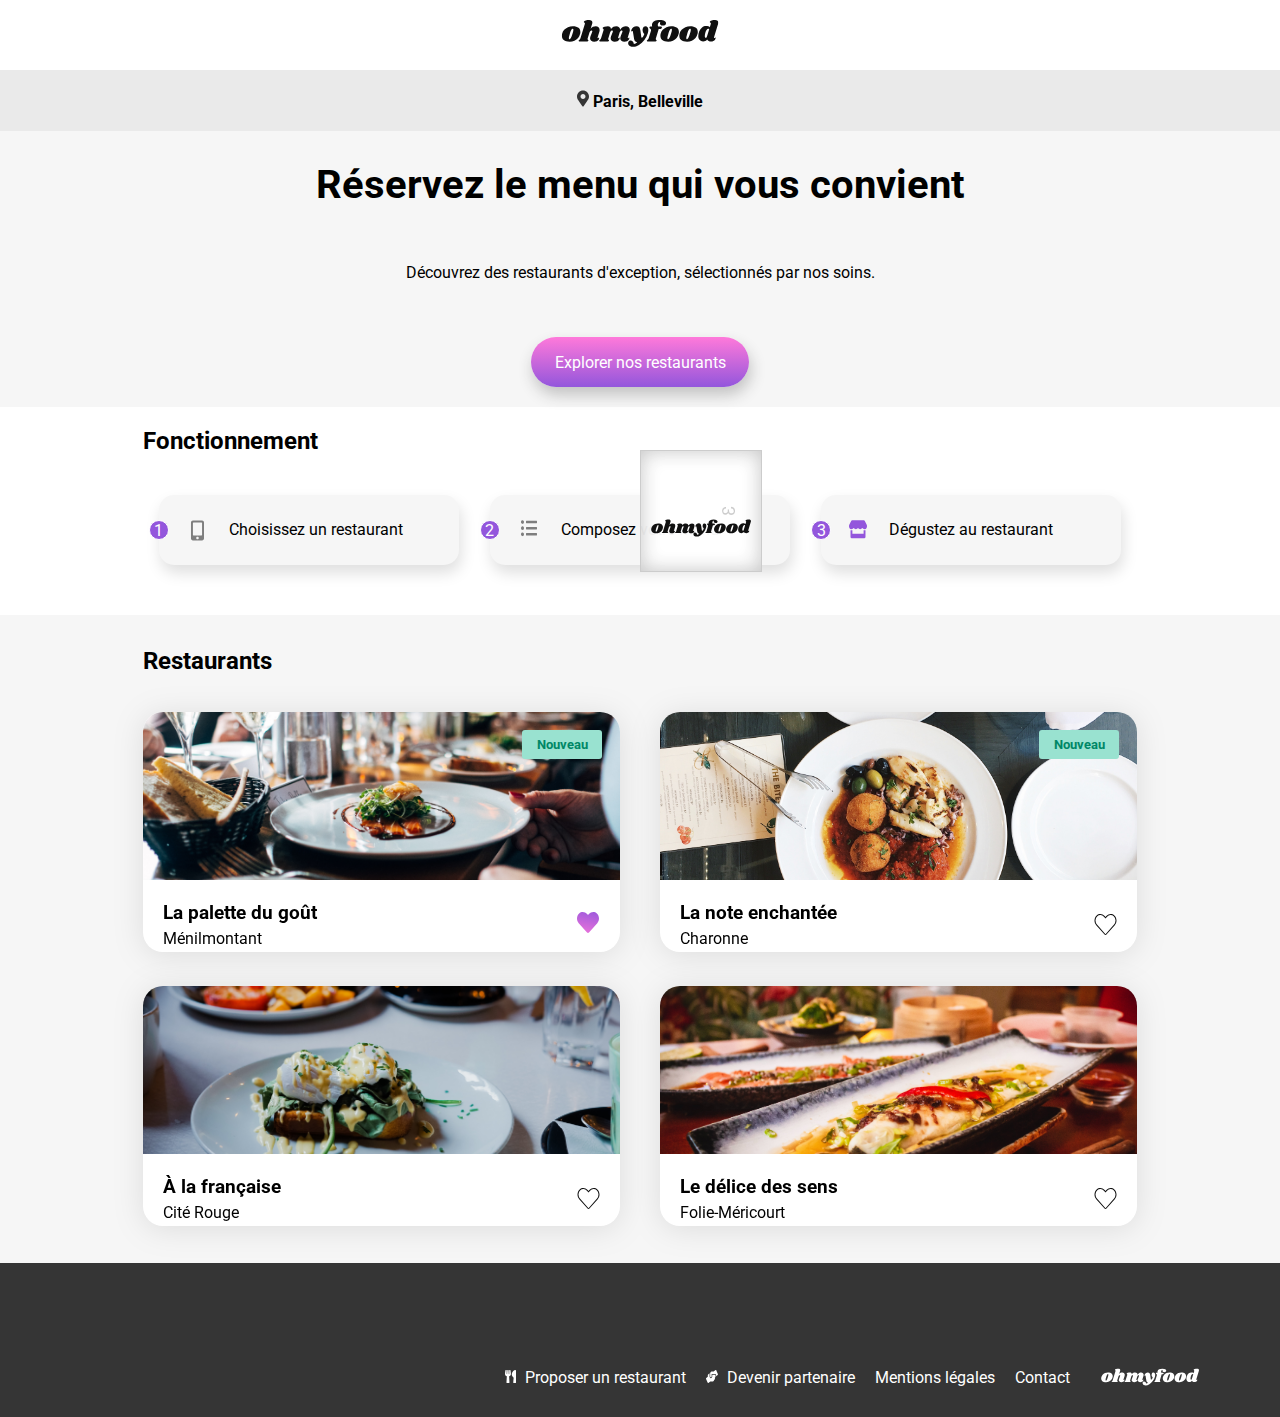
==== index.html @ 80d7685d "cube loading" ====
<!DOCTYPE html>
<html lang="en">
<head>
    <meta charset="UTF-8">
    <meta name="viewport" content="width=device-width, initial-scale=1.0">
    <link rel="stylesheet" href="assets/style/css/home.css">
    <title>Oh My Food !</title>
</head>
<body>
    <header>
        <nav class="navbar">
            <a href="index.html" class="navbar__home">
                <svg width="196" height="34" viewBox="0 0 196 34" fill="none" xmlns="http://www.w3.org/2000/svg">
                    <path d="M13.932 7.956C17.196 7.956 19.596 8.61599 21.132 9.936C22.692 11.256 23.472 12.984 23.472 15.12C23.472 15.84 23.376 16.644 23.184 17.532C22.728 19.5 21.876 21.228 20.628 22.716C19.38 24.18 17.844 25.32 16.02 26.136C14.22 26.928 12.264 27.324 10.152 27.324C6.81599 27.324 4.34399 26.664 2.73599 25.344C1.15199 24 0.359985 22.224 0.359985 20.016C0.359985 19.272 0.455985 18.444 0.647985 17.532C1.10399 15.66 1.96799 14.004 3.23999 12.564C4.53599 11.1 6.10799 9.972 7.95599 9.18C9.82799 8.364 11.82 7.956 13.932 7.956ZM13.824 11.16C13.32 11.16 12.78 11.616 12.204 12.528C11.652 13.416 10.992 15.108 10.224 17.604C9.45599 20.1 9.07199 21.852 9.07199 22.86C9.07199 23.388 9.15599 23.748 9.32399 23.94C9.49199 24.108 9.71999 24.192 10.008 24.192C10.512 24.24 11.028 23.808 11.556 22.896C12.108 21.984 12.792 20.208 13.608 17.568C14.352 15.24 14.724 13.548 14.724 12.492C14.724 11.988 14.64 11.64 14.472 11.448C14.328 11.256 14.112 11.16 13.824 11.16Z" fill="#101010"/>
                    <path d="M44.9899 22.032C44.9419 22.128 44.9179 22.272 44.9179 22.464C44.9179 22.632 44.9539 22.764 45.0259 22.86C45.1219 22.956 45.2419 23.004 45.3859 23.004C45.6739 23.004 45.9139 22.884 46.1059 22.644C46.3219 22.38 46.4659 22.248 46.5379 22.248C46.6579 22.248 46.7539 22.332 46.8259 22.5C46.8979 22.644 46.9339 22.824 46.9339 23.04C46.9579 23.736 46.7299 24.42 46.2499 25.092C45.7699 25.74 45.0619 26.28 44.1259 26.712C43.2139 27.12 42.1099 27.324 40.8139 27.324C39.2299 27.324 37.9699 26.964 37.0339 26.244C36.0979 25.5 35.6179 24.516 35.5939 23.292C35.5939 22.404 35.8099 21.408 36.2419 20.304L38.2219 15.12C38.3419 14.808 38.4019 14.556 38.4019 14.364C38.4019 14.052 38.2939 13.812 38.0779 13.644C37.8859 13.452 37.6459 13.356 37.3579 13.356C36.9019 13.356 36.4339 13.572 35.9539 14.004C35.4979 14.412 35.1259 15.084 34.8379 16.02V15.948L32.5699 23.256C32.4979 23.544 32.4619 23.796 32.4619 24.012C32.4619 24.324 32.5219 24.576 32.6419 24.768C32.7619 24.936 32.9299 25.104 33.1459 25.272C33.3139 25.44 33.4339 25.584 33.5059 25.704C33.5779 25.8 33.5899 25.932 33.5419 26.1C33.4219 26.412 33.1819 26.64 32.8219 26.784C32.4619 26.928 31.9099 27 31.1659 27H22.9579C22.3339 27 21.8779 26.904 21.5899 26.712C21.3019 26.496 21.2059 26.22 21.3019 25.884C21.3979 25.596 21.6499 25.344 22.0579 25.128C22.4179 24.936 22.7179 24.708 22.9579 24.444C23.1979 24.18 23.4019 23.76 23.5699 23.184L29.0419 5.22C29.1139 5.004 29.1499 4.824 29.1499 4.68C29.1499 4.416 29.0779 4.2 28.9339 4.032C28.8139 3.864 28.6459 3.696 28.4299 3.528C28.1899 3.336 28.0099 3.168 27.8899 3.024C27.7939 2.88 27.7819 2.688 27.8539 2.448C27.9979 1.896 28.7539 1.416 30.1219 1.00799C31.4899 0.599996 32.9179 0.395996 34.4059 0.395996C35.7979 0.395996 36.8179 0.659996 37.4659 1.188C38.1379 1.716 38.4739 2.436 38.4739 3.348C38.4739 3.876 38.3899 4.392 38.2219 4.896L36.2779 11.232C37.2139 10.008 38.1979 9.156 39.2299 8.676C40.2859 8.196 41.4259 7.956 42.6499 7.956C44.1139 7.956 45.2899 8.4 46.1779 9.288C47.0899 10.176 47.5459 11.328 47.5459 12.744C47.5459 13.488 47.4259 14.22 47.1859 14.94L44.9899 22.032Z" fill="#101010"/>
                    <path d="M82.7165 22.032C82.6685 22.128 82.6445 22.272 82.6445 22.464C82.6445 22.632 82.6805 22.764 82.7525 22.86C82.8485 22.956 82.9685 23.004 83.1125 23.004C83.4005 23.004 83.6405 22.884 83.8325 22.644C84.0485 22.38 84.1925 22.248 84.2645 22.248C84.3845 22.248 84.4805 22.332 84.5525 22.5C84.6245 22.644 84.6605 22.824 84.6605 23.04C84.6845 23.736 84.4565 24.42 83.9765 25.092C83.4965 25.74 82.7885 26.28 81.8525 26.712C80.9405 27.12 79.8365 27.324 78.5405 27.324C76.9565 27.324 75.6965 26.964 74.7605 26.244C73.8245 25.5 73.3445 24.516 73.3205 23.292C73.3205 22.404 73.5365 21.408 73.9685 20.304L75.9485 15.12C76.0685 14.808 76.1285 14.556 76.1285 14.364C76.1285 14.052 76.0205 13.812 75.8045 13.644C75.6125 13.452 75.3725 13.356 75.0845 13.356C74.6765 13.356 74.2565 13.536 73.8245 13.896C73.3925 14.256 73.0085 14.82 72.6725 15.588L70.6925 22.032C70.6445 22.128 70.6205 22.272 70.6205 22.464C70.6205 22.632 70.6565 22.764 70.7285 22.86C70.8245 22.956 70.9445 23.004 71.0885 23.004C71.3765 23.004 71.6165 22.884 71.8085 22.644C72.0245 22.38 72.1685 22.248 72.2405 22.248C72.3605 22.248 72.4565 22.332 72.5285 22.5C72.6005 22.644 72.6365 22.824 72.6365 23.04C72.6605 23.736 72.4325 24.42 71.9525 25.092C71.4725 25.74 70.7645 26.28 69.8285 26.712C68.9165 27.12 67.8125 27.324 66.5165 27.324C64.9325 27.324 63.6725 26.964 62.7365 26.244C61.8005 25.5 61.3205 24.516 61.2965 23.292C61.2965 22.404 61.5125 21.408 61.9445 20.304L63.9245 15.12C64.0445 14.808 64.1045 14.556 64.1045 14.364C64.1045 14.052 63.9965 13.812 63.7805 13.644C63.5885 13.452 63.3485 13.356 63.0605 13.356C62.6525 13.356 62.2325 13.536 61.8005 13.896C61.3685 14.232 61.0085 14.784 60.7205 15.552L58.3445 23.256C58.2485 23.52 58.2005 23.772 58.2005 24.012C58.2005 24.3 58.2605 24.54 58.3805 24.732C58.5005 24.9 58.6685 25.08 58.8845 25.272C59.0525 25.416 59.1725 25.548 59.2445 25.668C59.3165 25.788 59.3285 25.932 59.2805 26.1C59.1845 26.412 58.9565 26.64 58.5965 26.784C58.2365 26.928 57.6725 27 56.9045 27H48.6965C48.0725 27 47.6285 26.904 47.3645 26.712C47.0765 26.496 46.9685 26.22 47.0405 25.884C47.1365 25.596 47.3885 25.344 47.7965 25.128C48.1565 24.936 48.4565 24.708 48.6965 24.444C48.9365 24.18 49.1405 23.76 49.3085 23.184L52.5125 12.78C52.5605 12.66 52.5845 12.492 52.5845 12.276C52.5845 12.012 52.5245 11.808 52.4045 11.664C52.3085 11.52 52.1405 11.34 51.9005 11.124C51.6605 10.932 51.4925 10.764 51.3965 10.62C51.3005 10.476 51.2885 10.284 51.3605 10.044C51.5045 9.492 52.2605 9.012 53.6285 8.604C54.9965 8.172 56.4245 7.956 57.9125 7.956C59.0885 7.956 60.0125 8.28 60.6845 8.928C61.3805 9.576 61.7165 10.464 61.6925 11.592C62.6765 10.224 63.7085 9.276 64.7885 8.748C65.8925 8.22 67.0805 7.956 68.3525 7.956C69.7445 7.956 70.8725 8.364 71.7365 9.18C72.6245 9.972 73.1165 11.016 73.2125 12.312C74.2445 10.68 75.3485 9.552 76.5245 8.928C77.7005 8.28 78.9845 7.956 80.3765 7.956C81.8405 7.956 83.0165 8.4 83.9045 9.288C84.8165 10.176 85.2725 11.328 85.2725 12.744C85.2725 13.488 85.1525 14.22 84.9125 14.94L82.7165 22.032Z" fill="#101010"/>
                    <path d="M104.932 7.956C105.988 7.956 106.828 8.388 107.452 9.252C108.1 10.092 108.424 11.244 108.424 12.708C108.424 13.98 108.196 15.348 107.74 16.812C106.852 19.764 105.424 22.548 103.456 25.164C101.512 27.78 99.2675 29.88 96.7235 31.464C94.2035 33.048 91.6836 33.84 89.1636 33.84C87.9156 33.84 86.8355 33.624 85.9235 33.192C85.0355 32.76 84.3635 32.184 83.9075 31.464C83.4275 30.744 83.1875 29.976 83.1875 29.16C83.1875 28.8 83.2475 28.404 83.3675 27.972C83.5835 27.3 83.9435 26.784 84.4475 26.424C84.9515 26.064 85.5516 25.884 86.2476 25.884C87.3516 25.884 88.2515 26.256 88.9475 27C89.6675 27.768 90.1236 28.812 90.3156 30.132C91.8516 30.06 93.2675 29.4 94.5635 28.152C93.3395 27.936 92.4275 27.528 91.8275 26.928C91.2515 26.304 90.8555 25.344 90.6395 24.048L89.1995 15.228C89.1275 14.772 89.0195 14.46 88.8755 14.292C88.7555 14.1 88.5876 14.004 88.3716 14.004C88.2036 14.004 87.9995 14.088 87.7595 14.256C87.5435 14.424 87.3875 14.508 87.2915 14.508C87.0995 14.508 87.0035 14.304 87.0035 13.896C87.0035 13.56 87.0635 13.2 87.1835 12.816C87.6155 11.448 88.4196 10.296 89.5956 9.36C90.7716 8.4 92.1395 7.92 93.6995 7.92C95.2355 7.92 96.3635 8.376 97.0835 9.288C97.8275 10.2 98.3076 11.604 98.5236 13.5L99.6035 21.42C99.6755 22.02 99.8915 22.32 100.252 22.32C100.684 22.32 101.188 21.936 101.764 21.168C102.34 20.376 102.904 19.26 103.456 17.82C102.736 17.172 102.184 16.428 101.8 15.588C101.416 14.748 101.224 13.848 101.224 12.888C101.224 12.144 101.32 11.472 101.512 10.872C101.8 9.912 102.244 9.192 102.844 8.712C103.468 8.208 104.164 7.956 104.932 7.956Z" fill="#101010"/>
                    <path d="M122.864 0.395996C125.432 0.395996 127.352 0.791996 128.624 1.584C129.92 2.352 130.568 3.3 130.568 4.428C130.568 5.34 130.184 6.048 129.416 6.552C128.672 7.032 127.688 7.272 126.464 7.272C125.336 7.272 124.46 6.996 123.836 6.444C123.212 5.892 122.9 5.208 122.9 4.392C122.9 3.888 123.056 3.36 123.368 2.808C122.648 2.808 122.048 2.988 121.568 3.348C121.088 3.684 120.716 4.272 120.452 5.112C120.308 5.64 120.236 6.132 120.236 6.588C120.236 7.164 120.332 7.62 120.524 7.956C120.74 8.268 121.04 8.424 121.424 8.424H123.548C124.796 8.424 125.42 8.808 125.42 9.576C125.42 9.672 125.396 9.816 125.348 10.008C125.204 10.536 124.904 10.932 124.448 11.196C124.016 11.46 123.356 11.592 122.468 11.592H121.388L117.824 23.256C117.752 23.544 117.716 23.796 117.716 24.012C117.716 24.324 117.776 24.576 117.896 24.768C118.016 24.936 118.184 25.104 118.4 25.272C118.568 25.44 118.688 25.584 118.76 25.704C118.832 25.8 118.844 25.932 118.796 26.1C118.676 26.412 118.436 26.64 118.076 26.784C117.716 26.928 117.164 27 116.42 27H108.212C107.588 27 107.132 26.904 106.844 26.712C106.556 26.496 106.46 26.22 106.556 25.884C106.652 25.596 106.904 25.344 107.312 25.128C107.672 24.936 107.972 24.708 108.212 24.444C108.452 24.18 108.656 23.76 108.824 23.184L111.632 13.968C111.752 13.608 111.812 13.236 111.812 12.852C111.812 12.372 111.704 12 111.488 11.736C111.296 11.448 110.996 11.136 110.588 10.8C110.324 10.584 110.12 10.404 109.976 10.26C109.856 10.092 109.796 9.9 109.796 9.684C109.772 9.228 109.928 8.904 110.264 8.712C110.624 8.52 111.296 8.424 112.28 8.424H113.18C113.012 7.824 112.928 7.224 112.928 6.624C112.928 6.024 113.036 5.4 113.252 4.752C113.708 3.528 114.68 2.496 116.168 1.65599C117.68 0.815996 119.912 0.395996 122.864 0.395996Z" fill="#101010"/>
                    <path d="M137.084 7.956C140.348 7.956 142.748 8.61599 144.284 9.936C145.844 11.256 146.624 12.984 146.624 15.12C146.624 15.84 146.528 16.644 146.336 17.532C145.88 19.5 145.028 21.228 143.78 22.716C142.532 24.18 140.996 25.32 139.172 26.136C137.372 26.928 135.416 27.324 133.304 27.324C129.968 27.324 127.496 26.664 125.888 25.344C124.304 24 123.512 22.224 123.512 20.016C123.512 19.272 123.608 18.444 123.8 17.532C124.256 15.66 125.12 14.004 126.392 12.564C127.688 11.1 129.26 9.972 131.108 9.18C132.98 8.364 134.972 7.956 137.084 7.956ZM136.976 11.16C136.472 11.16 135.932 11.616 135.356 12.528C134.804 13.416 134.144 15.108 133.376 17.604C132.608 20.1 132.224 21.852 132.224 22.86C132.224 23.388 132.308 23.748 132.476 23.94C132.644 24.108 132.872 24.192 133.16 24.192C133.664 24.24 134.18 23.808 134.708 22.896C135.26 21.984 135.944 20.208 136.76 17.568C137.504 15.24 137.876 13.548 137.876 12.492C137.876 11.988 137.792 11.64 137.624 11.448C137.48 11.256 137.264 11.16 136.976 11.16Z" fill="#101010"/>
                    <path d="M160.709 7.956C163.973 7.956 166.373 8.61599 167.909 9.936C169.469 11.256 170.249 12.984 170.249 15.12C170.249 15.84 170.153 16.644 169.961 17.532C169.505 19.5 168.653 21.228 167.405 22.716C166.157 24.18 164.621 25.32 162.797 26.136C160.997 26.928 159.041 27.324 156.929 27.324C153.593 27.324 151.121 26.664 149.513 25.344C147.929 24 147.137 22.224 147.137 20.016C147.137 19.272 147.233 18.444 147.425 17.532C147.881 15.66 148.745 14.004 150.017 12.564C151.313 11.1 152.885 9.972 154.733 9.18C156.605 8.364 158.597 7.956 160.709 7.956ZM160.601 11.16C160.097 11.16 159.557 11.616 158.981 12.528C158.429 13.416 157.769 15.108 157.001 17.604C156.233 20.1 155.849 21.852 155.849 22.86C155.849 23.388 155.933 23.748 156.101 23.94C156.269 24.108 156.497 24.192 156.785 24.192C157.289 24.24 157.805 23.808 158.333 22.896C158.885 21.984 159.569 20.208 160.385 17.568C161.129 15.24 161.501 13.548 161.501 12.492C161.501 11.988 161.417 11.64 161.249 11.448C161.105 11.256 160.889 11.16 160.601 11.16Z" fill="#101010"/>
                    <path d="M190.526 21.816C190.478 22.008 190.454 22.14 190.454 22.212C190.454 22.38 190.502 22.512 190.598 22.608C190.694 22.704 190.814 22.752 190.958 22.752C191.246 22.752 191.486 22.632 191.678 22.392C191.894 22.128 192.038 21.996 192.11 21.996C192.23 21.996 192.326 22.08 192.398 22.248C192.47 22.416 192.506 22.608 192.506 22.824C192.53 23.472 192.278 24.132 191.75 24.804C191.246 25.476 190.562 26.028 189.698 26.46C188.834 26.892 187.898 27.108 186.89 27.108C185.69 27.108 184.646 26.88 183.758 26.424C182.87 25.968 182.258 25.368 181.922 24.624C181.274 25.464 180.53 26.088 179.69 26.496C178.85 26.904 177.962 27.108 177.026 27.108C175.922 27.108 174.89 26.832 173.93 26.28C172.994 25.728 172.238 24.948 171.662 23.94C171.11 22.908 170.834 21.744 170.834 20.448C170.834 18.264 171.242 16.212 172.058 14.292C172.898 12.348 174.062 10.788 175.55 9.612C177.038 8.412 178.73 7.812 180.626 7.812C181.658 7.812 182.534 7.932 183.254 8.172C183.998 8.412 184.67 8.772 185.27 9.252L186.494 5.22C186.566 5.004 186.602 4.824 186.602 4.68C186.602 4.416 186.53 4.2 186.386 4.032C186.266 3.864 186.098 3.696 185.882 3.528C185.642 3.336 185.462 3.168 185.342 3.024C185.246 2.88 185.234 2.688 185.306 2.448C185.45 1.896 186.206 1.416 187.574 1.00799C188.942 0.599996 190.37 0.395996 191.858 0.395996C193.25 0.395996 194.27 0.659996 194.918 1.188C195.59 1.716 195.926 2.436 195.926 3.348C195.926 3.876 195.842 4.392 195.674 4.896L190.526 21.816ZM184.514 11.7C184.13 11.364 183.71 11.196 183.254 11.196C182.558 11.196 181.874 11.712 181.202 12.744C180.53 13.776 179.99 15.024 179.582 16.488C179.174 17.952 178.982 19.272 179.006 20.448C179.006 21.768 179.438 22.428 180.302 22.428C180.614 22.428 180.878 22.308 181.094 22.068C181.31 21.804 181.514 21.384 181.706 20.808L184.514 11.7Z" fill="#101010"/>
                </svg>
            </a>
        </nav>
    </header>
    <main>
        <section>
            <input type="checkbox" id="loading-control" hidden>
            <label for="loading-control" class="loading">
                <div  class="loading__cube">
                    <div class="face1">
                        <svg class="loading__cube__logo" width="196" height="34" viewBox="0 0 196 34" fill="none" xmlns="http://www.w3.org/2000/svg">
                            <path d="M13.932 7.956C17.196 7.956 19.596 8.61599 21.132 9.936C22.692 11.256 23.472 12.984 23.472 15.12C23.472 15.84 23.376 16.644 23.184 17.532C22.728 19.5 21.876 21.228 20.628 22.716C19.38 24.18 17.844 25.32 16.02 26.136C14.22 26.928 12.264 27.324 10.152 27.324C6.81599 27.324 4.34399 26.664 2.73599 25.344C1.15199 24 0.359985 22.224 0.359985 20.016C0.359985 19.272 0.455985 18.444 0.647985 17.532C1.10399 15.66 1.96799 14.004 3.23999 12.564C4.53599 11.1 6.10799 9.972 7.95599 9.18C9.82799 8.364 11.82 7.956 13.932 7.956ZM13.824 11.16C13.32 11.16 12.78 11.616 12.204 12.528C11.652 13.416 10.992 15.108 10.224 17.604C9.45599 20.1 9.07199 21.852 9.07199 22.86C9.07199 23.388 9.15599 23.748 9.32399 23.94C9.49199 24.108 9.71999 24.192 10.008 24.192C10.512 24.24 11.028 23.808 11.556 22.896C12.108 21.984 12.792 20.208 13.608 17.568C14.352 15.24 14.724 13.548 14.724 12.492C14.724 11.988 14.64 11.64 14.472 11.448C14.328 11.256 14.112 11.16 13.824 11.16Z" fill="#101010"/>
                            <path d="M44.9899 22.032C44.9419 22.128 44.9179 22.272 44.9179 22.464C44.9179 22.632 44.9539 22.764 45.0259 22.86C45.1219 22.956 45.2419 23.004 45.3859 23.004C45.6739 23.004 45.9139 22.884 46.1059 22.644C46.3219 22.38 46.4659 22.248 46.5379 22.248C46.6579 22.248 46.7539 22.332 46.8259 22.5C46.8979 22.644 46.9339 22.824 46.9339 23.04C46.9579 23.736 46.7299 24.42 46.2499 25.092C45.7699 25.74 45.0619 26.28 44.1259 26.712C43.2139 27.12 42.1099 27.324 40.8139 27.324C39.2299 27.324 37.9699 26.964 37.0339 26.244C36.0979 25.5 35.6179 24.516 35.5939 23.292C35.5939 22.404 35.8099 21.408 36.2419 20.304L38.2219 15.12C38.3419 14.808 38.4019 14.556 38.4019 14.364C38.4019 14.052 38.2939 13.812 38.0779 13.644C37.8859 13.452 37.6459 13.356 37.3579 13.356C36.9019 13.356 36.4339 13.572 35.9539 14.004C35.4979 14.412 35.1259 15.084 34.8379 16.02V15.948L32.5699 23.256C32.4979 23.544 32.4619 23.796 32.4619 24.012C32.4619 24.324 32.5219 24.576 32.6419 24.768C32.7619 24.936 32.9299 25.104 33.1459 25.272C33.3139 25.44 33.4339 25.584 33.5059 25.704C33.5779 25.8 33.5899 25.932 33.5419 26.1C33.4219 26.412 33.1819 26.64 32.8219 26.784C32.4619 26.928 31.9099 27 31.1659 27H22.9579C22.3339 27 21.8779 26.904 21.5899 26.712C21.3019 26.496 21.2059 26.22 21.3019 25.884C21.3979 25.596 21.6499 25.344 22.0579 25.128C22.4179 24.936 22.7179 24.708 22.9579 24.444C23.1979 24.18 23.4019 23.76 23.5699 23.184L29.0419 5.22C29.1139 5.004 29.1499 4.824 29.1499 4.68C29.1499 4.416 29.0779 4.2 28.9339 4.032C28.8139 3.864 28.6459 3.696 28.4299 3.528C28.1899 3.336 28.0099 3.168 27.8899 3.024C27.7939 2.88 27.7819 2.688 27.8539 2.448C27.9979 1.896 28.7539 1.416 30.1219 1.00799C31.4899 0.599996 32.9179 0.395996 34.4059 0.395996C35.7979 0.395996 36.8179 0.659996 37.4659 1.188C38.1379 1.716 38.4739 2.436 38.4739 3.348C38.4739 3.876 38.3899 4.392 38.2219 4.896L36.2779 11.232C37.2139 10.008 38.1979 9.156 39.2299 8.676C40.2859 8.196 41.4259 7.956 42.6499 7.956C44.1139 7.956 45.2899 8.4 46.1779 9.288C47.0899 10.176 47.5459 11.328 47.5459 12.744C47.5459 13.488 47.4259 14.22 47.1859 14.94L44.9899 22.032Z" fill="#101010"/>
                            <path d="M82.7165 22.032C82.6685 22.128 82.6445 22.272 82.6445 22.464C82.6445 22.632 82.6805 22.764 82.7525 22.86C82.8485 22.956 82.9685 23.004 83.1125 23.004C83.4005 23.004 83.6405 22.884 83.8325 22.644C84.0485 22.38 84.1925 22.248 84.2645 22.248C84.3845 22.248 84.4805 22.332 84.5525 22.5C84.6245 22.644 84.6605 22.824 84.6605 23.04C84.6845 23.736 84.4565 24.42 83.9765 25.092C83.4965 25.74 82.7885 26.28 81.8525 26.712C80.9405 27.12 79.8365 27.324 78.5405 27.324C76.9565 27.324 75.6965 26.964 74.7605 26.244C73.8245 25.5 73.3445 24.516 73.3205 23.292C73.3205 22.404 73.5365 21.408 73.9685 20.304L75.9485 15.12C76.0685 14.808 76.1285 14.556 76.1285 14.364C76.1285 14.052 76.0205 13.812 75.8045 13.644C75.6125 13.452 75.3725 13.356 75.0845 13.356C74.6765 13.356 74.2565 13.536 73.8245 13.896C73.3925 14.256 73.0085 14.82 72.6725 15.588L70.6925 22.032C70.6445 22.128 70.6205 22.272 70.6205 22.464C70.6205 22.632 70.6565 22.764 70.7285 22.86C70.8245 22.956 70.9445 23.004 71.0885 23.004C71.3765 23.004 71.6165 22.884 71.8085 22.644C72.0245 22.38 72.1685 22.248 72.2405 22.248C72.3605 22.248 72.4565 22.332 72.5285 22.5C72.6005 22.644 72.6365 22.824 72.6365 23.04C72.6605 23.736 72.4325 24.42 71.9525 25.092C71.4725 25.74 70.7645 26.28 69.8285 26.712C68.9165 27.12 67.8125 27.324 66.5165 27.324C64.9325 27.324 63.6725 26.964 62.7365 26.244C61.8005 25.5 61.3205 24.516 61.2965 23.292C61.2965 22.404 61.5125 21.408 61.9445 20.304L63.9245 15.12C64.0445 14.808 64.1045 14.556 64.1045 14.364C64.1045 14.052 63.9965 13.812 63.7805 13.644C63.5885 13.452 63.3485 13.356 63.0605 13.356C62.6525 13.356 62.2325 13.536 61.8005 13.896C61.3685 14.232 61.0085 14.784 60.7205 15.552L58.3445 23.256C58.2485 23.52 58.2005 23.772 58.2005 24.012C58.2005 24.3 58.2605 24.54 58.3805 24.732C58.5005 24.9 58.6685 25.08 58.8845 25.272C59.0525 25.416 59.1725 25.548 59.2445 25.668C59.3165 25.788 59.3285 25.932 59.2805 26.1C59.1845 26.412 58.9565 26.64 58.5965 26.784C58.2365 26.928 57.6725 27 56.9045 27H48.6965C48.0725 27 47.6285 26.904 47.3645 26.712C47.0765 26.496 46.9685 26.22 47.0405 25.884C47.1365 25.596 47.3885 25.344 47.7965 25.128C48.1565 24.936 48.4565 24.708 48.6965 24.444C48.9365 24.18 49.1405 23.76 49.3085 23.184L52.5125 12.78C52.5605 12.66 52.5845 12.492 52.5845 12.276C52.5845 12.012 52.5245 11.808 52.4045 11.664C52.3085 11.52 52.1405 11.34 51.9005 11.124C51.6605 10.932 51.4925 10.764 51.3965 10.62C51.3005 10.476 51.2885 10.284 51.3605 10.044C51.5045 9.492 52.2605 9.012 53.6285 8.604C54.9965 8.172 56.4245 7.956 57.9125 7.956C59.0885 7.956 60.0125 8.28 60.6845 8.928C61.3805 9.576 61.7165 10.464 61.6925 11.592C62.6765 10.224 63.7085 9.276 64.7885 8.748C65.8925 8.22 67.0805 7.956 68.3525 7.956C69.7445 7.956 70.8725 8.364 71.7365 9.18C72.6245 9.972 73.1165 11.016 73.2125 12.312C74.2445 10.68 75.3485 9.552 76.5245 8.928C77.7005 8.28 78.9845 7.956 80.3765 7.956C81.8405 7.956 83.0165 8.4 83.9045 9.288C84.8165 10.176 85.2725 11.328 85.2725 12.744C85.2725 13.488 85.1525 14.22 84.9125 14.94L82.7165 22.032Z" fill="#101010"/>
                            <path d="M104.932 7.956C105.988 7.956 106.828 8.388 107.452 9.252C108.1 10.092 108.424 11.244 108.424 12.708C108.424 13.98 108.196 15.348 107.74 16.812C106.852 19.764 105.424 22.548 103.456 25.164C101.512 27.78 99.2675 29.88 96.7235 31.464C94.2035 33.048 91.6836 33.84 89.1636 33.84C87.9156 33.84 86.8355 33.624 85.9235 33.192C85.0355 32.76 84.3635 32.184 83.9075 31.464C83.4275 30.744 83.1875 29.976 83.1875 29.16C83.1875 28.8 83.2475 28.404 83.3675 27.972C83.5835 27.3 83.9435 26.784 84.4475 26.424C84.9515 26.064 85.5516 25.884 86.2476 25.884C87.3516 25.884 88.2515 26.256 88.9475 27C89.6675 27.768 90.1236 28.812 90.3156 30.132C91.8516 30.06 93.2675 29.4 94.5635 28.152C93.3395 27.936 92.4275 27.528 91.8275 26.928C91.2515 26.304 90.8555 25.344 90.6395 24.048L89.1995 15.228C89.1275 14.772 89.0195 14.46 88.8755 14.292C88.7555 14.1 88.5876 14.004 88.3716 14.004C88.2036 14.004 87.9995 14.088 87.7595 14.256C87.5435 14.424 87.3875 14.508 87.2915 14.508C87.0995 14.508 87.0035 14.304 87.0035 13.896C87.0035 13.56 87.0635 13.2 87.1835 12.816C87.6155 11.448 88.4196 10.296 89.5956 9.36C90.7716 8.4 92.1395 7.92 93.6995 7.92C95.2355 7.92 96.3635 8.376 97.0835 9.288C97.8275 10.2 98.3076 11.604 98.5236 13.5L99.6035 21.42C99.6755 22.02 99.8915 22.32 100.252 22.32C100.684 22.32 101.188 21.936 101.764 21.168C102.34 20.376 102.904 19.26 103.456 17.82C102.736 17.172 102.184 16.428 101.8 15.588C101.416 14.748 101.224 13.848 101.224 12.888C101.224 12.144 101.32 11.472 101.512 10.872C101.8 9.912 102.244 9.192 102.844 8.712C103.468 8.208 104.164 7.956 104.932 7.956Z" fill="#101010"/>
                            <path d="M122.864 0.395996C125.432 0.395996 127.352 0.791996 128.624 1.584C129.92 2.352 130.568 3.3 130.568 4.428C130.568 5.34 130.184 6.048 129.416 6.552C128.672 7.032 127.688 7.272 126.464 7.272C125.336 7.272 124.46 6.996 123.836 6.444C123.212 5.892 122.9 5.208 122.9 4.392C122.9 3.888 123.056 3.36 123.368 2.808C122.648 2.808 122.048 2.988 121.568 3.348C121.088 3.684 120.716 4.272 120.452 5.112C120.308 5.64 120.236 6.132 120.236 6.588C120.236 7.164 120.332 7.62 120.524 7.956C120.74 8.268 121.04 8.424 121.424 8.424H123.548C124.796 8.424 125.42 8.808 125.42 9.576C125.42 9.672 125.396 9.816 125.348 10.008C125.204 10.536 124.904 10.932 124.448 11.196C124.016 11.46 123.356 11.592 122.468 11.592H121.388L117.824 23.256C117.752 23.544 117.716 23.796 117.716 24.012C117.716 24.324 117.776 24.576 117.896 24.768C118.016 24.936 118.184 25.104 118.4 25.272C118.568 25.44 118.688 25.584 118.76 25.704C118.832 25.8 118.844 25.932 118.796 26.1C118.676 26.412 118.436 26.64 118.076 26.784C117.716 26.928 117.164 27 116.42 27H108.212C107.588 27 107.132 26.904 106.844 26.712C106.556 26.496 106.46 26.22 106.556 25.884C106.652 25.596 106.904 25.344 107.312 25.128C107.672 24.936 107.972 24.708 108.212 24.444C108.452 24.18 108.656 23.76 108.824 23.184L111.632 13.968C111.752 13.608 111.812 13.236 111.812 12.852C111.812 12.372 111.704 12 111.488 11.736C111.296 11.448 110.996 11.136 110.588 10.8C110.324 10.584 110.12 10.404 109.976 10.26C109.856 10.092 109.796 9.9 109.796 9.684C109.772 9.228 109.928 8.904 110.264 8.712C110.624 8.52 111.296 8.424 112.28 8.424H113.18C113.012 7.824 112.928 7.224 112.928 6.624C112.928 6.024 113.036 5.4 113.252 4.752C113.708 3.528 114.68 2.496 116.168 1.65599C117.68 0.815996 119.912 0.395996 122.864 0.395996Z" fill="#101010"/>
                            <path d="M137.084 7.956C140.348 7.956 142.748 8.61599 144.284 9.936C145.844 11.256 146.624 12.984 146.624 15.12C146.624 15.84 146.528 16.644 146.336 17.532C145.88 19.5 145.028 21.228 143.78 22.716C142.532 24.18 140.996 25.32 139.172 26.136C137.372 26.928 135.416 27.324 133.304 27.324C129.968 27.324 127.496 26.664 125.888 25.344C124.304 24 123.512 22.224 123.512 20.016C123.512 19.272 123.608 18.444 123.8 17.532C124.256 15.66 125.12 14.004 126.392 12.564C127.688 11.1 129.26 9.972 131.108 9.18C132.98 8.364 134.972 7.956 137.084 7.956ZM136.976 11.16C136.472 11.16 135.932 11.616 135.356 12.528C134.804 13.416 134.144 15.108 133.376 17.604C132.608 20.1 132.224 21.852 132.224 22.86C132.224 23.388 132.308 23.748 132.476 23.94C132.644 24.108 132.872 24.192 133.16 24.192C133.664 24.24 134.18 23.808 134.708 22.896C135.26 21.984 135.944 20.208 136.76 17.568C137.504 15.24 137.876 13.548 137.876 12.492C137.876 11.988 137.792 11.64 137.624 11.448C137.48 11.256 137.264 11.16 136.976 11.16Z" fill="#101010"/>
                            <path d="M160.709 7.956C163.973 7.956 166.373 8.61599 167.909 9.936C169.469 11.256 170.249 12.984 170.249 15.12C170.249 15.84 170.153 16.644 169.961 17.532C169.505 19.5 168.653 21.228 167.405 22.716C166.157 24.18 164.621 25.32 162.797 26.136C160.997 26.928 159.041 27.324 156.929 27.324C153.593 27.324 151.121 26.664 149.513 25.344C147.929 24 147.137 22.224 147.137 20.016C147.137 19.272 147.233 18.444 147.425 17.532C147.881 15.66 148.745 14.004 150.017 12.564C151.313 11.1 152.885 9.972 154.733 9.18C156.605 8.364 158.597 7.956 160.709 7.956ZM160.601 11.16C160.097 11.16 159.557 11.616 158.981 12.528C158.429 13.416 157.769 15.108 157.001 17.604C156.233 20.1 155.849 21.852 155.849 22.86C155.849 23.388 155.933 23.748 156.101 23.94C156.269 24.108 156.497 24.192 156.785 24.192C157.289 24.24 157.805 23.808 158.333 22.896C158.885 21.984 159.569 20.208 160.385 17.568C161.129 15.24 161.501 13.548 161.501 12.492C161.501 11.988 161.417 11.64 161.249 11.448C161.105 11.256 160.889 11.16 160.601 11.16Z" fill="#101010"/>
                            <path d="M190.526 21.816C190.478 22.008 190.454 22.14 190.454 22.212C190.454 22.38 190.502 22.512 190.598 22.608C190.694 22.704 190.814 22.752 190.958 22.752C191.246 22.752 191.486 22.632 191.678 22.392C191.894 22.128 192.038 21.996 192.11 21.996C192.23 21.996 192.326 22.08 192.398 22.248C192.47 22.416 192.506 22.608 192.506 22.824C192.53 23.472 192.278 24.132 191.75 24.804C191.246 25.476 190.562 26.028 189.698 26.46C188.834 26.892 187.898 27.108 186.89 27.108C185.69 27.108 184.646 26.88 183.758 26.424C182.87 25.968 182.258 25.368 181.922 24.624C181.274 25.464 180.53 26.088 179.69 26.496C178.85 26.904 177.962 27.108 177.026 27.108C175.922 27.108 174.89 26.832 173.93 26.28C172.994 25.728 172.238 24.948 171.662 23.94C171.11 22.908 170.834 21.744 170.834 20.448C170.834 18.264 171.242 16.212 172.058 14.292C172.898 12.348 174.062 10.788 175.55 9.612C177.038 8.412 178.73 7.812 180.626 7.812C181.658 7.812 182.534 7.932 183.254 8.172C183.998 8.412 184.67 8.772 185.27 9.252L186.494 5.22C186.566 5.004 186.602 4.824 186.602 4.68C186.602 4.416 186.53 4.2 186.386 4.032C186.266 3.864 186.098 3.696 185.882 3.528C185.642 3.336 185.462 3.168 185.342 3.024C185.246 2.88 185.234 2.688 185.306 2.448C185.45 1.896 186.206 1.416 187.574 1.00799C188.942 0.599996 190.37 0.395996 191.858 0.395996C193.25 0.395996 194.27 0.659996 194.918 1.188C195.59 1.716 195.926 2.436 195.926 3.348C195.926 3.876 195.842 4.392 195.674 4.896L190.526 21.816ZM184.514 11.7C184.13 11.364 183.71 11.196 183.254 11.196C182.558 11.196 181.874 11.712 181.202 12.744C180.53 13.776 179.99 15.024 179.582 16.488C179.174 17.952 178.982 19.272 179.006 20.448C179.006 21.768 179.438 22.428 180.302 22.428C180.614 22.428 180.878 22.308 181.094 22.068C181.31 21.804 181.514 21.384 181.706 20.808L184.514 11.7Z" fill="#101010"/>
                        </svg>
                    </div>
                    <div class="face2">
                        <span class="loading__cube__txt">is</span>
                    </div>
                    <div class="face3">
                        <span class="loading__cube__txt">loading</span>
                    </div>
                    <div class="face4">
                        <span class="loading__cube__txt">3</span>
                    </div>
                    <div class="face5">
                        <span class="loading__cube__txt">2</span>
                    </div> 
                    <div class="face6">
                    <span class="loading__cube__txt">1</span>
                    </div>
                </div>
            </label>
        </section>
        <section class="location">
            <svg class="location__icon" width="12" height="17" viewBox="0 0 12 17" fill="none" xmlns="http://www.w3.org/2000/svg">
                <path d="M5.38337 16.1772C0.842812 9.59472 0 8.91915 0 6.5C0 3.18628 2.68628 0.5 6 0.5C9.31372 0.5 12 3.18628 12 6.5C12 8.91915 11.1572 9.59472 6.61662 16.1772C6.31865 16.6076 5.68131 16.6076 5.38337 16.1772ZM6 9C7.38072 9 8.5 7.88072 8.5 6.5C8.5 5.11928 7.38072 4 6 4C4.61928 4 3.5 5.11928 3.5 6.5C3.5 7.88072 4.61928 9 6 9Z" fill="#353535"/>
            </svg>
            <span class="location__name">Paris, Belleville</span>
        </section>
        <section  class="reservation">
            <h1 class="reservation__title">Réservez le menu qui vous convient</h1>
            <p class="reservation__content">Découvrez des restaurants d'exception, sélectionnés par nos soins.</p>
            <a role="button" href="#mon_ancre" class="btn reservation__button"><span>Explorer nos restaurants</span> </a>
        </section>
        <section class="tutorial">
            <h2 class="tutorial__title">Fonctionnement</h2>
            <div class="tutorial__container">
                <div class="tutorial__container__stage">
                    <span class="tutorial__container__stage__number">1</span>
                    <div>
                        <svg class="tutorial__container__stage__logo" id="phone" width="15" height="21" viewBox="0 0 15 21" fill="none" xmlns="http://www.w3.org/2000/svg">
                        <path d="M12.0487 0.543091H2.9356C1.85748 0.543091 0.982788 1.37885 0.982788 2.40898V18.58C0.982788 19.6101 1.85748 20.4459 2.9356 20.4459H12.0487C13.1268 20.4459 14.0015 19.6101 14.0015 18.58V2.40898C14.0015 1.37885 13.1268 0.543091 12.0487 0.543091ZM7.49216 19.202C6.77206 19.202 6.19028 18.6461 6.19028 17.958C6.19028 17.27 6.77206 16.7141 7.49216 16.7141C8.21226 16.7141 8.79403 17.27 8.79403 17.958C8.79403 18.6461 8.21226 19.202 7.49216 19.202ZM12.0487 15.0037C12.0487 15.2603 11.829 15.4702 11.5605 15.4702H3.4238C3.15529 15.4702 2.9356 15.2603 2.9356 15.0037V2.87545C2.9356 2.61889 3.15529 2.40898 3.4238 2.40898H11.5605C11.829 2.40898 12.0487 2.61889 12.0487 2.87545V15.0037Z" fill="#7E7E7E"/>
                        </svg>
                        <span id="phone-txt">Choisissez un restaurant</span>
                    </div>
                </div>
                <div class="tutorial__container__stage">
                    <span class="tutorial__container__stage__number">2</span>
                    <div>
                        <svg class="tutorial__container__stage__logo" width="16" height="17" viewBox="0 0 16 17" fill="none" xmlns="http://www.w3.org/2000/svg">
                            <path d="M1.5 0.209595C1.20333 0.209595 0.913319 0.317343 0.666645 0.519215C0.419972 0.721087 0.227713 1.00802 0.114181 1.34372C0.000649929 1.67942 -0.0290551 2.04881 0.0288228 2.40519C0.0867006 2.76157 0.229562 3.08892 0.439341 3.34586C0.649119 3.60279 0.916394 3.77777 1.20737 3.84865C1.49834 3.91954 1.79994 3.88316 2.07403 3.74411C2.34811 3.60506 2.58238 3.36958 2.74721 3.06746C2.91203 2.76533 3 2.41013 3 2.04677C3 1.55952 2.84197 1.09223 2.56066 0.747692C2.27936 0.403154 1.89783 0.209595 1.5 0.209595ZM1.5 6.33353C1.20333 6.33353 0.913319 6.44128 0.666645 6.64315C0.419972 6.84502 0.227713 7.13195 0.114181 7.46765C0.000649929 7.80335 -0.0290551 8.17275 0.0288228 8.52912C0.0867006 8.8855 0.229562 9.21286 0.439341 9.46979C0.649119 9.72672 0.916394 9.9017 1.20737 9.97259C1.49834 10.0435 1.79994 10.0071 2.07403 9.86804C2.34811 9.72899 2.58238 9.49351 2.74721 9.19139C2.91203 8.88927 3 8.53407 3 8.17071C3 7.68346 2.84197 7.21616 2.56066 6.87163C2.27936 6.52709 1.89783 6.33353 1.5 6.33353ZM1.5 12.4575C1.20333 12.4575 0.913319 12.5652 0.666645 12.7671C0.419972 12.969 0.227713 13.2559 0.114181 13.5916C0.000649929 13.9273 -0.0290551 14.2967 0.0288228 14.6531C0.0867006 15.0094 0.229562 15.3368 0.439341 15.5937C0.649119 15.8507 0.916394 16.0256 1.20737 16.0965C1.49834 16.1674 1.79994 16.131 2.07403 15.992C2.34811 15.8529 2.58238 15.6174 2.74721 15.3153C2.91203 15.0132 3 14.658 3 14.2946C3 13.8074 2.84197 13.3401 2.56066 12.9956C2.27936 12.651 1.89783 12.4575 1.5 12.4575ZM15.5 13.0699H5.5C5.36739 13.0699 5.24022 13.1344 5.14645 13.2492C5.05268 13.3641 5 13.5198 5 13.6822V14.907C5 15.0695 5.05268 15.2252 5.14645 15.3401C5.24022 15.4549 5.36739 15.5194 5.5 15.5194H15.5C15.6326 15.5194 15.7598 15.4549 15.8536 15.3401C15.9473 15.2252 16 15.0695 16 14.907V13.6822C16 13.5198 15.9473 13.3641 15.8536 13.2492C15.7598 13.1344 15.6326 13.0699 15.5 13.0699ZM15.5 0.821988H5.5C5.36739 0.821988 5.24022 0.886508 5.14645 1.00135C5.05268 1.1162 5 1.27196 5 1.43438V2.65917C5 2.82158 5.05268 2.97735 5.14645 3.0922C5.24022 3.20704 5.36739 3.27156 5.5 3.27156H15.5C15.6326 3.27156 15.7598 3.20704 15.8536 3.0922C15.9473 2.97735 16 2.82158 16 2.65917V1.43438C16 1.27196 15.9473 1.1162 15.8536 1.00135C15.7598 0.886508 15.6326 0.821988 15.5 0.821988ZM15.5 6.94592H5.5C5.36739 6.94592 5.24022 7.01044 5.14645 7.12529C5.05268 7.24013 5 7.3959 5 7.55831V8.7831C5 8.94552 5.05268 9.10128 5.14645 9.21613C5.24022 9.33098 5.36739 9.39549 5.5 9.39549H15.5C15.6326 9.39549 15.7598 9.33098 15.8536 9.21613C15.9473 9.10128 16 8.94552 16 8.7831V7.55831C16 7.3959 15.9473 7.24013 15.8536 7.12529C15.7598 7.01044 15.6326 6.94592 15.5 6.94592Z" fill="#7E7E7E"/>
                        </svg>                            
                        <span>Composez votre menu</span>
                    </div>
                </div>
                <div class="tutorial__container__stage">
                    <span class="tutorial__container__stage__number">3</span>
                    <div>
                        <svg class="tutorial__container__stage__logo" width="18" height="19" viewBox="0 0 18 19" fill="none" xmlns="http://www.w3.org/2000/svg">
                            <path d="M17.5914 4.43686L15.6947 0.812378C15.5252 0.487014 15.2242 0.287598 14.9027 0.287598H3.09613C2.77466 0.287598 2.47365 0.487014 2.30415 0.812378L0.407495 4.43686C-0.571518 6.30858 0.296443 8.91149 2.12588 9.20887C2.25739 9.22986 2.39182 9.24035 2.52625 9.24035C3.39129 9.24035 4.15697 8.78554 4.683 8.08234C5.20904 8.78554 5.97764 9.24035 6.83976 9.24035C7.70479 9.24035 8.47047 8.78554 8.99651 8.08234C9.52254 8.78554 10.2911 9.24035 11.1533 9.24035C12.0183 9.24035 12.784 8.78554 13.31 8.08234C13.839 8.78554 14.6046 9.24035 15.4668 9.24035C15.6041 9.24035 15.7356 9.22986 15.8671 9.20887C17.7024 8.91499 18.5733 6.31208 17.5914 4.43686ZM15.4726 10.3634C15.1804 10.3634 14.891 10.3109 14.6105 10.2304V13.722H3.38837V10.2304C3.10782 10.3074 2.8185 10.3634 2.52625 10.3634C2.35091 10.3634 2.17264 10.3494 2.00022 10.3214C1.83656 10.2934 1.67583 10.2479 1.52094 10.1955V17.0806C1.52094 17.6998 1.93885 18.2001 2.45612 18.2001H15.5486C16.0659 18.2001 16.4838 17.6998 16.4838 17.0806V10.1955C16.326 10.2514 16.1681 10.2969 16.0045 10.3214C15.8262 10.3494 15.6509 10.3634 15.4726 10.3634Z" fill="#9356DC"/>
                        </svg>
                        <span>Dégustez au restaurant</span>
                    </div>
                </div>
            </div>
        </section>
        <section  class="restaurants">
            <h2 id="mon_ancre" class="restaurants__title">Restaurants</h2>
            <div class="restaurants__container">
                <article class="restaurants__container__card card">
                    <a href="restaurants/la_palette_du_gout.html">
                        <img class="card-image" src="assets/images/restaurants/jay-wennington-N_Y88TWmGwA-unsplash.jpg" alt="la palette du gout">
                        <div class="card-content">
                            <div class="card-txt">
                                <h3 class="card-title">La palette du goût</h3>
                                <p class="card-subtitle">Ménilmontant</p>
                            </div>
                            <div class="card-new">Nouveau</div>
                            
                            <div class="card-like">
                                <input type="checkbox"  name="like1" id="like1" hidden checked disabled>
                                <label  for="like1" class="menu__content__logo" >
                                    <svg class="heart unliked" width="23" height="21" viewBox="0 0 23 21" fill="none" xmlns="http://www.w3.org/2000/svg">
                                        <mask id="path-1-inside-1_25368_773" fill="white">
                                        <path d="M20.365 1.43593C18.0103 -0.753131 14.5083 -0.359381 12.347 2.07343L11.5005 3.02499L10.654 2.07343C8.49701 -0.359381 4.99076 -0.753131 2.63607 1.43593C-0.0623634 3.94843 -0.204161 8.45781 2.21068 11.1812L10.5251 20.5469C11.0622 21.1516 11.9345 21.1516 12.4716 20.5469L20.7861 11.1812C23.2052 8.45781 23.0634 3.94843 20.365 1.43593Z"/>
                                        </mask>
                                        <path d="M20.365 1.43593C18.0103 -0.753131 14.5083 -0.359381 12.347 2.07343L11.5005 3.02499L10.654 2.07343C8.49701 -0.359381 4.99076 -0.753131 2.63607 1.43593C-0.0623634 3.94843 -0.204161 8.45781 2.21068 11.1812L10.5251 20.5469C11.0622 21.1516 11.9345 21.1516 12.4716 20.5469L20.7861 11.1812C23.2052 8.45781 23.0634 3.94843 20.365 1.43593Z" stroke="#101010" stroke-width="2" mask="url(#path-1-inside-1_25368_773)"/>
                                    </svg>   
                                    <svg class="like liked" width="22" height="21" viewBox="0 0 22 21" fill="none" xmlns="http://www.w3.org/2000/svg">
                                        <path d="M19.865 1.43593C17.5103 -0.753131 14.0083 -0.359381 11.847 2.07343L11.0005 3.02499L10.154 2.07343C7.99701 -0.359381 4.49076 -0.753131 2.13607 1.43593C-0.562363 3.94843 -0.704161 8.45781 1.71068 11.1812L10.0251 20.5469C10.5622 21.1516 11.4345 21.1516 11.9716 20.5469L20.2861 11.1812C22.7052 8.45781 22.5634 3.94843 19.865 1.43593Z" fill="url(#paint0_linear_87783_528)"/>
                                        <defs>
                                        <linearGradient id="paint0_linear_87783_528" x1="11.0002" y1="-5.4601" x2="3.43443" y2="27.9923" gradientUnits="userSpaceOnUse">
                                        <stop stop-color="#9356DC"/>
                                        <stop offset="1" stop-color="#FF79DA"/>
                                        </linearGradient>
                                        </defs>
                                    </svg>
                                </label>                                
                            </div>
                        </div>
                    </a>
                </article>
                <article class="restaurants__container__card card">
                    <a href="restaurants/la_note_enchantee.html">
                        <img class="card-image" src="assets/images/restaurants/stil-u2Lp8tXIcjw-unsplash.jpg" alt="la palette du gout">
                        <div class="card-content">
                            <div class="card-txt">
                                <h3 class="card-title">La note enchantée</h3>
                                <p class="card-subtitle">Charonne</p>
                            </div>
                            <div class="card-new">Nouveau</div>
                            <div class="card-like">
                                <input type="checkbox" name="like2" id="like2" hidden>
                                <label for="like2" class="menu__content__logo" >
                                    <svg class="heart unliked" width="23" height="21" viewBox="0 0 23 21" fill="none" xmlns="http://www.w3.org/2000/svg">
                                        <mask id="path-1-inside-1_25368_773" fill="white">
                                        <path d="M20.365 1.43593C18.0103 -0.753131 14.5083 -0.359381 12.347 2.07343L11.5005 3.02499L10.654 2.07343C8.49701 -0.359381 4.99076 -0.753131 2.63607 1.43593C-0.0623634 3.94843 -0.204161 8.45781 2.21068 11.1812L10.5251 20.5469C11.0622 21.1516 11.9345 21.1516 12.4716 20.5469L20.7861 11.1812C23.2052 8.45781 23.0634 3.94843 20.365 1.43593Z"/>
                                        </mask>
                                        <path d="M20.365 1.43593C18.0103 -0.753131 14.5083 -0.359381 12.347 2.07343L11.5005 3.02499L10.654 2.07343C8.49701 -0.359381 4.99076 -0.753131 2.63607 1.43593C-0.0623634 3.94843 -0.204161 8.45781 2.21068 11.1812L10.5251 20.5469C11.0622 21.1516 11.9345 21.1516 12.4716 20.5469L20.7861 11.1812C23.2052 8.45781 23.0634 3.94843 20.365 1.43593Z" stroke="#101010" stroke-width="2" mask="url(#path-1-inside-1_25368_773)"/>
                                    </svg>   
                                    <svg class="like liked" width="22" height="21" viewBox="0 0 22 21" fill="none" xmlns="http://www.w3.org/2000/svg">
                                        <path d="M19.865 1.43593C17.5103 -0.753131 14.0083 -0.359381 11.847 2.07343L11.0005 3.02499L10.154 2.07343C7.99701 -0.359381 4.49076 -0.753131 2.13607 1.43593C-0.562363 3.94843 -0.704161 8.45781 1.71068 11.1812L10.0251 20.5469C10.5622 21.1516 11.4345 21.1516 11.9716 20.5469L20.2861 11.1812C22.7052 8.45781 22.5634 3.94843 19.865 1.43593Z" fill="url(#paint0_linear_87783_528)"/>
                                        <defs>
                                        <linearGradient id="paint0_linear_87783_528" x1="11.0002" y1="-5.4601" x2="3.43443" y2="27.9923" gradientUnits="userSpaceOnUse">
                                        <stop stop-color="#9356DC"/>
                                        <stop offset="1" stop-color="#FF79DA"/>
                                        </linearGradient>
                                        </defs>
                                    </svg>
                                </label>                                
                            </div>
                        </div>
                    </a>
                </article>
                <article class="restaurants__container__card card">
                    <a href="restaurants/a_la_francaise.html">
                        <img class="card-image" src="assets/images/restaurants/toa-heftiba-DQKerTsQwi0-unsplash.jpg" alt="la palette du gout">
                        <div class="card-content">
                            <div class="card-txt">
                                <h3 class="card-title">À la française</h3>
                                <p class="card-subtitle">Cité Rouge</p>
                            </div>
                            <div class="card-like">
                                <input type="checkbox" name="like3" id="like3" hidden>
                                <label for="like3" class="menu__content__logo" >
                                    <svg class="heart unliked" width="23" height="21" viewBox="0 0 23 21" fill="none" xmlns="http://www.w3.org/2000/svg">
                                        <mask id="path-1-inside-1_25368_773" fill="white">
                                        <path d="M20.365 1.43593C18.0103 -0.753131 14.5083 -0.359381 12.347 2.07343L11.5005 3.02499L10.654 2.07343C8.49701 -0.359381 4.99076 -0.753131 2.63607 1.43593C-0.0623634 3.94843 -0.204161 8.45781 2.21068 11.1812L10.5251 20.5469C11.0622 21.1516 11.9345 21.1516 12.4716 20.5469L20.7861 11.1812C23.2052 8.45781 23.0634 3.94843 20.365 1.43593Z"/>
                                        </mask>
                                        <path d="M20.365 1.43593C18.0103 -0.753131 14.5083 -0.359381 12.347 2.07343L11.5005 3.02499L10.654 2.07343C8.49701 -0.359381 4.99076 -0.753131 2.63607 1.43593C-0.0623634 3.94843 -0.204161 8.45781 2.21068 11.1812L10.5251 20.5469C11.0622 21.1516 11.9345 21.1516 12.4716 20.5469L20.7861 11.1812C23.2052 8.45781 23.0634 3.94843 20.365 1.43593Z" stroke="#101010" stroke-width="2" mask="url(#path-1-inside-1_25368_773)"/>
                                    </svg>   
                                    <svg class="like liked" width="22" height="21" viewBox="0 0 22 21" fill="none" xmlns="http://www.w3.org/2000/svg">
                                        <path d="M19.865 1.43593C17.5103 -0.753131 14.0083 -0.359381 11.847 2.07343L11.0005 3.02499L10.154 2.07343C7.99701 -0.359381 4.49076 -0.753131 2.13607 1.43593C-0.562363 3.94843 -0.704161 8.45781 1.71068 11.1812L10.0251 20.5469C10.5622 21.1516 11.4345 21.1516 11.9716 20.5469L20.2861 11.1812C22.7052 8.45781 22.5634 3.94843 19.865 1.43593Z" fill="url(#paint0_linear_87783_528)"/>
                                        <defs>
                                        <linearGradient id="paint0_linear_87783_528" x1="11.0002" y1="-5.4601" x2="3.43443" y2="27.9923" gradientUnits="userSpaceOnUse">
                                        <stop stop-color="#9356DC"/>
                                        <stop offset="1" stop-color="#FF79DA"/>
                                        </linearGradient>
                                        </defs>
                                    </svg>
                                </label>                                                               
                            </div>
                        </div>
                    </a>
                </article>
                <article class="restaurants__container__card card">
                    <a href="restaurants/le_delice_des_sens.html">
                        <img class="card-image" src="assets/images/restaurants/louis-hansel-shotsoflouis-qNBGVyOCY8Q-unsplash.jpg" alt="la palette du gout">
                        <div class="card-content">
                            <div class="card-txt">
                                <h3 class="card-title">Le délice des sens</h3>
                                <p class="card-subtitle">Folie-Méricourt</p>
                            </div>
                            <div class="card-like">
                                <input type="checkbox" name="like4" id="like4" hidden>
                                <label for="like4" class="menu__content__logo" >
                                    <svg class="heart unliked" width="23" height="21" viewBox="0 0 23 21" fill="none" xmlns="http://www.w3.org/2000/svg">
                                        <mask id="path-1-inside-1_25368_773" fill="white">
                                        <path d="M20.365 1.43593C18.0103 -0.753131 14.5083 -0.359381 12.347 2.07343L11.5005 3.02499L10.654 2.07343C8.49701 -0.359381 4.99076 -0.753131 2.63607 1.43593C-0.0623634 3.94843 -0.204161 8.45781 2.21068 11.1812L10.5251 20.5469C11.0622 21.1516 11.9345 21.1516 12.4716 20.5469L20.7861 11.1812C23.2052 8.45781 23.0634 3.94843 20.365 1.43593Z"/>
                                        </mask>
                                        <path d="M20.365 1.43593C18.0103 -0.753131 14.5083 -0.359381 12.347 2.07343L11.5005 3.02499L10.654 2.07343C8.49701 -0.359381 4.99076 -0.753131 2.63607 1.43593C-0.0623634 3.94843 -0.204161 8.45781 2.21068 11.1812L10.5251 20.5469C11.0622 21.1516 11.9345 21.1516 12.4716 20.5469L20.7861 11.1812C23.2052 8.45781 23.0634 3.94843 20.365 1.43593Z" stroke="#101010" stroke-width="2" mask="url(#path-1-inside-1_25368_773)"/>
                                    </svg>   
                                    <svg class="like liked" width="22" height="21" viewBox="0 0 22 21" fill="none" xmlns="http://www.w3.org/2000/svg">
                                        <path d="M19.865 1.43593C17.5103 -0.753131 14.0083 -0.359381 11.847 2.07343L11.0005 3.02499L10.154 2.07343C7.99701 -0.359381 4.49076 -0.753131 2.13607 1.43593C-0.562363 3.94843 -0.704161 8.45781 1.71068 11.1812L10.0251 20.5469C10.5622 21.1516 11.4345 21.1516 11.9716 20.5469L20.2861 11.1812C22.7052 8.45781 22.5634 3.94843 19.865 1.43593Z" fill="url(#paint0_linear_87783_528)"/>
                                        <defs>
                                        <linearGradient id="paint0_linear_87783_528" x1="11.0002" y1="-5.4601" x2="3.43443" y2="27.9923" gradientUnits="userSpaceOnUse">
                                        <stop stop-color="#9356DC"/>
                                        <stop offset="1" stop-color="#FF79DA"/>
                                        </linearGradient>
                                        </defs>
                                    </svg>
                                </label>
                            </div>
                        </div>
                    </a>
                </article>                                                               
            </div>
        </section>
    </main>
    <footer class="footer">
        <a href="index.html"><svg class="footer__logo" width="139" height="27" viewBox="0 0 139 27" fill="none" xmlns="http://www.w3.org/2000/svg">
        <path d="M6.966 8.478C8.598 8.478 9.798 8.808 10.566 9.468C11.346 10.128 11.736 10.992 11.736 12.06C11.736 12.42 11.688 12.822 11.592 13.266C11.364 14.25 10.938 15.114 10.314 15.858C9.69 16.59 8.922 17.16 8.01 17.568C7.11 17.964 6.132 18.162 5.076 18.162C3.408 18.162 2.172 17.832 1.368 17.172C0.576 16.5 0.18 15.612 0.18 14.508C0.18 14.136 0.228 13.722 0.324 13.266C0.552 12.33 0.984 11.502 1.62 10.782C2.268 10.05 3.054 9.486 3.978 9.09C4.914 8.682 5.91 8.478 6.966 8.478ZM6.912 10.08C6.66 10.08 6.39 10.308 6.102 10.764C5.826 11.208 5.496 12.054 5.112 13.302C4.728 14.55 4.536 15.426 4.536 15.93C4.536 16.194 4.578 16.374 4.662 16.47C4.746 16.554 4.86 16.596 5.004 16.596C5.256 16.62 5.514 16.404 5.778 15.948C6.054 15.492 6.396 14.604 6.804 13.284C7.176 12.12 7.362 11.274 7.362 10.746C7.362 10.494 7.32 10.32 7.236 10.224C7.164 10.128 7.056 10.08 6.912 10.08ZM22.4949 15.516C22.4709 15.564 22.4589 15.636 22.4589 15.732C22.4589 15.816 22.4769 15.882 22.5129 15.93C22.5609 15.978 22.6209 16.002 22.6929 16.002C22.8369 16.002 22.9569 15.942 23.0529 15.822C23.1609 15.69 23.2329 15.624 23.2689 15.624C23.3289 15.624 23.3769 15.666 23.4129 15.75C23.4489 15.822 23.4669 15.912 23.4669 16.02C23.4789 16.368 23.3649 16.71 23.1249 17.046C22.8849 17.37 22.5309 17.64 22.0629 17.856C21.6069 18.06 21.0549 18.162 20.4069 18.162C19.6149 18.162 18.9849 17.982 18.5169 17.622C18.0489 17.25 17.8089 16.758 17.7969 16.146C17.7969 15.702 17.9049 15.204 18.1209 14.652L19.1109 12.06C19.1709 11.904 19.2009 11.778 19.2009 11.682C19.2009 11.526 19.1469 11.406 19.0389 11.322C18.9429 11.226 18.8229 11.178 18.6789 11.178C18.4509 11.178 18.2169 11.286 17.9769 11.502C17.7489 11.706 17.5629 12.042 17.4189 12.51V12.474L16.2849 16.128C16.2489 16.272 16.2309 16.398 16.2309 16.506C16.2309 16.662 16.2609 16.788 16.3209 16.884C16.3809 16.968 16.4649 17.052 16.5729 17.136C16.6569 17.22 16.7169 17.292 16.7529 17.352C16.7889 17.4 16.7949 17.466 16.7709 17.55C16.7109 17.706 16.5909 17.82 16.4109 17.892C16.2309 17.964 15.9549 18 15.5829 18H11.4789C11.1669 18 10.9389 17.952 10.7949 17.856C10.6509 17.748 10.6029 17.61 10.6509 17.442C10.6989 17.298 10.8249 17.172 11.0289 17.064C11.2089 16.968 11.3589 16.854 11.4789 16.722C11.5989 16.59 11.7009 16.38 11.7849 16.092L14.5209 7.11C14.5569 7.002 14.5749 6.912 14.5749 6.84C14.5749 6.708 14.5389 6.6 14.4669 6.516C14.4069 6.432 14.3229 6.348 14.2149 6.264C14.0949 6.168 14.0049 6.084 13.9449 6.012C13.8969 5.94 13.8909 5.844 13.9269 5.724C13.9989 5.448 14.3769 5.208 15.0609 5.004C15.7449 4.8 16.4589 4.698 17.2029 4.698C17.8989 4.698 18.4089 4.83 18.7329 5.094C19.0689 5.358 19.2369 5.718 19.2369 6.174C19.2369 6.438 19.1949 6.696 19.1109 6.948L18.1389 10.116C18.6069 9.504 19.0989 9.078 19.6149 8.838C20.1429 8.598 20.7129 8.478 21.3249 8.478C22.0569 8.478 22.6449 8.7 23.0889 9.144C23.5449 9.588 23.7729 10.164 23.7729 10.872C23.7729 11.244 23.7129 11.61 23.5929 11.97L22.4949 15.516ZM41.3582 15.516C41.3342 15.564 41.3222 15.636 41.3222 15.732C41.3222 15.816 41.3402 15.882 41.3762 15.93C41.4242 15.978 41.4842 16.002 41.5562 16.002C41.7002 16.002 41.8202 15.942 41.9162 15.822C42.0242 15.69 42.0962 15.624 42.1322 15.624C42.1922 15.624 42.2402 15.666 42.2762 15.75C42.3122 15.822 42.3302 15.912 42.3302 16.02C42.3422 16.368 42.2282 16.71 41.9882 17.046C41.7482 17.37 41.3942 17.64 40.9262 17.856C40.4702 18.06 39.9182 18.162 39.2702 18.162C38.4782 18.162 37.8482 17.982 37.3802 17.622C36.9122 17.25 36.6722 16.758 36.6602 16.146C36.6602 15.702 36.7682 15.204 36.9842 14.652L37.9742 12.06C38.0342 11.904 38.0642 11.778 38.0642 11.682C38.0642 11.526 38.0102 11.406 37.9022 11.322C37.8062 11.226 37.6862 11.178 37.5422 11.178C37.3382 11.178 37.1282 11.268 36.9122 11.448C36.6962 11.628 36.5042 11.91 36.3362 12.294L35.3462 15.516C35.3222 15.564 35.3102 15.636 35.3102 15.732C35.3102 15.816 35.3282 15.882 35.3642 15.93C35.4122 15.978 35.4722 16.002 35.5442 16.002C35.6882 16.002 35.8082 15.942 35.9042 15.822C36.0122 15.69 36.0842 15.624 36.1202 15.624C36.1802 15.624 36.2282 15.666 36.2642 15.75C36.3002 15.822 36.3182 15.912 36.3182 16.02C36.3302 16.368 36.2162 16.71 35.9762 17.046C35.7362 17.37 35.3822 17.64 34.9142 17.856C34.4582 18.06 33.9062 18.162 33.2582 18.162C32.4662 18.162 31.8362 17.982 31.3682 17.622C30.9002 17.25 30.6602 16.758 30.6482 16.146C30.6482 15.702 30.7562 15.204 30.9722 14.652L31.9622 12.06C32.0222 11.904 32.0522 11.778 32.0522 11.682C32.0522 11.526 31.9982 11.406 31.8902 11.322C31.7942 11.226 31.6742 11.178 31.5302 11.178C31.3262 11.178 31.1162 11.268 30.9002 11.448C30.6842 11.616 30.5042 11.892 30.3602 12.276L29.1722 16.128C29.1242 16.26 29.1002 16.386 29.1002 16.506C29.1002 16.65 29.1302 16.77 29.1902 16.866C29.2502 16.95 29.3342 17.04 29.4422 17.136C29.5262 17.208 29.5862 17.274 29.6222 17.334C29.6582 17.394 29.6642 17.466 29.6402 17.55C29.5922 17.706 29.4782 17.82 29.2982 17.892C29.1182 17.964 28.8362 18 28.4522 18H24.3482C24.0362 18 23.8142 17.952 23.6822 17.856C23.5382 17.748 23.4842 17.61 23.5202 17.442C23.5682 17.298 23.6942 17.172 23.8982 17.064C24.0782 16.968 24.2282 16.854 24.3482 16.722C24.4682 16.59 24.5702 16.38 24.6542 16.092L26.2562 10.89C26.2802 10.83 26.2922 10.746 26.2922 10.638C26.2922 10.506 26.2622 10.404 26.2022 10.332C26.1542 10.26 26.0702 10.17 25.9502 10.062C25.8302 9.966 25.7462 9.882 25.6982 9.81C25.6502 9.738 25.6442 9.642 25.6802 9.522C25.7522 9.246 26.1302 9.006 26.8142 8.802C27.4982 8.586 28.2122 8.478 28.9562 8.478C29.5442 8.478 30.0062 8.64 30.3422 8.964C30.6902 9.288 30.8582 9.732 30.8462 10.296C31.3382 9.612 31.8542 9.138 32.3942 8.874C32.9462 8.61 33.5402 8.478 34.1762 8.478C34.8722 8.478 35.4362 8.682 35.8682 9.09C36.3122 9.486 36.5582 10.008 36.6062 10.656C37.1222 9.84 37.6742 9.276 38.2622 8.964C38.8502 8.64 39.4922 8.478 40.1882 8.478C40.9202 8.478 41.5082 8.7 41.9522 9.144C42.4082 9.588 42.6362 10.164 42.6362 10.872C42.6362 11.244 42.5762 11.61 42.4562 11.97L41.3582 15.516ZM52.4658 8.478C52.9938 8.478 53.4138 8.694 53.7258 9.126C54.0498 9.546 54.2118 10.122 54.2118 10.854C54.2118 11.49 54.0978 12.174 53.8698 12.906C53.4258 14.382 52.7118 15.774 51.7278 17.082C50.7558 18.39 49.6338 19.44 48.3618 20.232C47.1018 21.024 45.8418 21.42 44.5818 21.42C43.9578 21.42 43.4178 21.312 42.9618 21.096C42.5178 20.88 42.1818 20.592 41.9538 20.232C41.7138 19.872 41.5938 19.488 41.5938 19.08C41.5938 18.9 41.6238 18.702 41.6838 18.486C41.7918 18.15 41.9718 17.892 42.2238 17.712C42.4758 17.532 42.7758 17.442 43.1238 17.442C43.6758 17.442 44.1258 17.628 44.4738 18C44.8338 18.384 45.0618 18.906 45.1578 19.566C45.9258 19.53 46.6338 19.2 47.2818 18.576C46.6698 18.468 46.2138 18.264 45.9138 17.964C45.6258 17.652 45.4278 17.172 45.3198 16.524L44.5998 12.114C44.5638 11.886 44.5098 11.73 44.4378 11.646C44.3778 11.55 44.2938 11.502 44.1858 11.502C44.1018 11.502 43.9998 11.544 43.8798 11.628C43.7718 11.712 43.6938 11.754 43.6458 11.754C43.5498 11.754 43.5018 11.652 43.5018 11.448C43.5018 11.28 43.5318 11.1 43.5918 10.908C43.8078 10.224 44.2098 9.648 44.7978 9.18C45.3858 8.7 46.0698 8.46 46.8498 8.46C47.6178 8.46 48.1818 8.688 48.5418 9.144C48.9138 9.6 49.1538 10.302 49.2618 11.25L49.8018 15.21C49.8378 15.51 49.9458 15.66 50.1258 15.66C50.3418 15.66 50.5938 15.468 50.8818 15.084C51.1698 14.688 51.4518 14.13 51.7278 13.41C51.3678 13.086 51.0918 12.714 50.8998 12.294C50.7078 11.874 50.6118 11.424 50.6118 10.944C50.6118 10.572 50.6598 10.236 50.7558 9.936C50.8998 9.456 51.1218 9.096 51.4218 8.856C51.7338 8.604 52.0818 8.478 52.4658 8.478ZM61.4319 4.698C62.7159 4.698 63.6759 4.896 64.3119 5.292C64.9599 5.676 65.2839 6.15 65.2839 6.714C65.2839 7.17 65.0919 7.524 64.7079 7.776C64.3359 8.016 63.8439 8.136 63.2319 8.136C62.6679 8.136 62.2299 7.998 61.9179 7.722C61.6059 7.446 61.4499 7.104 61.4499 6.696C61.4499 6.444 61.5279 6.18 61.6839 5.904C61.3239 5.904 61.0239 5.994 60.7839 6.174C60.5439 6.342 60.3579 6.636 60.2259 7.056C60.1539 7.32 60.1179 7.566 60.1179 7.794C60.1179 8.082 60.1659 8.31 60.2619 8.478C60.3699 8.634 60.5199 8.712 60.7119 8.712H61.7739C62.3979 8.712 62.7099 8.904 62.7099 9.288C62.7099 9.336 62.6979 9.408 62.6739 9.504C62.6019 9.768 62.4519 9.966 62.2239 10.098C62.0079 10.23 61.6779 10.296 61.2339 10.296H60.6939L58.9119 16.128C58.8759 16.272 58.8579 16.398 58.8579 16.506C58.8579 16.662 58.8879 16.788 58.9479 16.884C59.0079 16.968 59.0919 17.052 59.1999 17.136C59.2839 17.22 59.3439 17.292 59.3799 17.352C59.4159 17.4 59.4219 17.466 59.3979 17.55C59.3379 17.706 59.2179 17.82 59.0379 17.892C58.8579 17.964 58.5819 18 58.2099 18H54.1059C53.7939 18 53.5659 17.952 53.4219 17.856C53.2779 17.748 53.2299 17.61 53.2779 17.442C53.3259 17.298 53.4519 17.172 53.6559 17.064C53.8359 16.968 53.9859 16.854 54.1059 16.722C54.2259 16.59 54.3279 16.38 54.4119 16.092L55.8159 11.484C55.8759 11.304 55.9059 11.118 55.9059 10.926C55.9059 10.686 55.8519 10.5 55.7439 10.368C55.6479 10.224 55.4979 10.068 55.2939 9.9C55.1619 9.792 55.0599 9.702 54.9879 9.63C54.9279 9.546 54.8979 9.45 54.8979 9.342C54.8859 9.114 54.9639 8.952 55.1319 8.856C55.3119 8.76 55.6479 8.712 56.1399 8.712H56.5899C56.5059 8.412 56.4639 8.112 56.4639 7.812C56.4639 7.512 56.5179 7.2 56.6259 6.876C56.8539 6.264 57.3399 5.748 58.0839 5.328C58.8399 4.908 59.9559 4.698 61.4319 4.698ZM68.5422 8.478C70.1742 8.478 71.3742 8.808 72.1422 9.468C72.9222 10.128 73.3122 10.992 73.3122 12.06C73.3122 12.42 73.2642 12.822 73.1682 13.266C72.9402 14.25 72.5142 15.114 71.8902 15.858C71.2662 16.59 70.4982 17.16 69.5862 17.568C68.6862 17.964 67.7082 18.162 66.6522 18.162C64.9842 18.162 63.7482 17.832 62.9442 17.172C62.1522 16.5 61.7562 15.612 61.7562 14.508C61.7562 14.136 61.8042 13.722 61.9002 13.266C62.1282 12.33 62.5602 11.502 63.1962 10.782C63.8442 10.05 64.6302 9.486 65.5542 9.09C66.4902 8.682 67.4862 8.478 68.5422 8.478ZM68.4882 10.08C68.2362 10.08 67.9662 10.308 67.6782 10.764C67.4022 11.208 67.0722 12.054 66.6882 13.302C66.3042 14.55 66.1122 15.426 66.1122 15.93C66.1122 16.194 66.1542 16.374 66.2382 16.47C66.3222 16.554 66.4362 16.596 66.5802 16.596C66.8322 16.62 67.0902 16.404 67.3542 15.948C67.6302 15.492 67.9722 14.604 68.3802 13.284C68.7522 12.12 68.9382 11.274 68.9382 10.746C68.9382 10.494 68.8962 10.32 68.8122 10.224C68.7402 10.128 68.6322 10.08 68.4882 10.08ZM80.3547 8.478C81.9867 8.478 83.1867 8.808 83.9547 9.468C84.7347 10.128 85.1247 10.992 85.1247 12.06C85.1247 12.42 85.0767 12.822 84.9807 13.266C84.7527 14.25 84.3267 15.114 83.7027 15.858C83.0787 16.59 82.3107 17.16 81.3987 17.568C80.4987 17.964 79.5207 18.162 78.4647 18.162C76.7967 18.162 75.5607 17.832 74.7567 17.172C73.9647 16.5 73.5687 15.612 73.5687 14.508C73.5687 14.136 73.6167 13.722 73.7127 13.266C73.9407 12.33 74.3727 11.502 75.0087 10.782C75.6567 10.05 76.4427 9.486 77.3667 9.09C78.3027 8.682 79.2987 8.478 80.3547 8.478ZM80.3007 10.08C80.0487 10.08 79.7787 10.308 79.4907 10.764C79.2147 11.208 78.8847 12.054 78.5007 13.302C78.1167 14.55 77.9247 15.426 77.9247 15.93C77.9247 16.194 77.9667 16.374 78.0507 16.47C78.1347 16.554 78.2487 16.596 78.3927 16.596C78.6447 16.62 78.9027 16.404 79.1667 15.948C79.4427 15.492 79.7847 14.604 80.1927 13.284C80.5647 12.12 80.7507 11.274 80.7507 10.746C80.7507 10.494 80.7087 10.32 80.6247 10.224C80.5527 10.128 80.4447 10.08 80.3007 10.08ZM95.2632 15.408C95.2392 15.504 95.2272 15.57 95.2272 15.606C95.2272 15.69 95.2512 15.756 95.2992 15.804C95.3472 15.852 95.4072 15.876 95.4792 15.876C95.6232 15.876 95.7432 15.816 95.8392 15.696C95.9472 15.564 96.0192 15.498 96.0552 15.498C96.1152 15.498 96.1632 15.54 96.1992 15.624C96.2352 15.708 96.2532 15.804 96.2532 15.912C96.2652 16.236 96.1392 16.566 95.8752 16.902C95.6232 17.238 95.2812 17.514 94.8492 17.73C94.4172 17.946 93.9492 18.054 93.4452 18.054C92.8452 18.054 92.3232 17.94 91.8792 17.712C91.4352 17.484 91.1292 17.184 90.9612 16.812C90.6372 17.232 90.2652 17.544 89.8452 17.748C89.4252 17.952 88.9812 18.054 88.5132 18.054C87.9612 18.054 87.4452 17.916 86.9652 17.64C86.4972 17.364 86.1192 16.974 85.8312 16.47C85.5552 15.954 85.4172 15.372 85.4172 14.724C85.4172 13.632 85.6212 12.606 86.0292 11.646C86.4492 10.674 87.0312 9.894 87.7752 9.306C88.5192 8.706 89.3652 8.406 90.3132 8.406C90.8292 8.406 91.2672 8.466 91.6272 8.586C91.9992 8.706 92.3352 8.886 92.6352 9.126L93.2472 7.11C93.2832 7.002 93.3012 6.912 93.3012 6.84C93.3012 6.708 93.2652 6.6 93.1932 6.516C93.1332 6.432 93.0492 6.348 92.9412 6.264C92.8212 6.168 92.7312 6.084 92.6712 6.012C92.6232 5.94 92.6172 5.844 92.6532 5.724C92.7252 5.448 93.1032 5.208 93.7872 5.004C94.4712 4.8 95.1852 4.698 95.9292 4.698C96.6252 4.698 97.1352 4.83 97.4592 5.094C97.7952 5.358 97.9632 5.718 97.9632 6.174C97.9632 6.438 97.9212 6.696 97.8372 6.948L95.2632 15.408ZM92.2572 10.35C92.0652 10.182 91.8552 10.098 91.6272 10.098C91.2792 10.098 90.9372 10.356 90.6012 10.872C90.2652 11.388 89.9952 12.012 89.7912 12.744C89.5872 13.476 89.4912 14.136 89.5032 14.724C89.5032 15.384 89.7192 15.714 90.1512 15.714C90.3072 15.714 90.4392 15.654 90.5472 15.534C90.6552 15.402 90.7572 15.192 90.8532 14.904L92.2572 10.35Z" fill="white"/>
        </svg>
        </a>
        <div>
            <svg width="11" height="13" viewBox="0 0 11 13" fill="none" xmlns="http://www.w3.org/2000/svg">
                <path d="M5.49736 0.385973C5.51851 0.505308 5.92308 2.78538 5.92308 3.65628C5.92308 4.9842 5.18798 5.93127 4.1012 6.31213L4.44231 12.3576C4.46082 12.7055 4.1726 13 3.80769 13H2.11538C1.75313 13 1.46226 12.708 1.48077 12.3576L1.82188 6.31213C0.732452 5.93127 0 4.98166 0 3.65628C0 2.78284 0.404567 0.505308 0.425721 0.385973C0.510337 -0.129456 1.62356 -0.137073 1.69231 0.413902V3.99905C1.72668 4.08538 2.09159 4.0803 2.11538 3.99905C2.1524 3.35667 2.32428 0.464683 2.32692 0.398668C2.41418 -0.129456 3.50889 -0.129456 3.59351 0.398668C3.5988 0.467223 3.76803 3.35667 3.80505 3.99905C3.82885 4.0803 4.19639 4.08538 4.22813 3.99905V0.413902C4.29688 -0.134534 5.41274 -0.129456 5.49736 0.385973ZM8.64928 7.64005L8.25264 12.3398C8.22091 12.6953 8.51442 13 8.88462 13H10.3654C10.7171 13 11 12.7283 11 12.3906V0.60941C11 0.274254 10.7171 3.62896e-05 10.3654 3.62896e-05C8.18389 3.62896e-05 4.51106 4.53225 8.64928 7.64005Z" fill="white"/>
            </svg>
            <span>Proposer un restaurant</span>
        </div>
        <div>
            <svg width="12" height="13" viewBox="0 0 12 13" fill="none" xmlns="http://www.w3.org/2000/svg">
                <path d="M9.08765 4.87486H6.2572V6.29686C6.2572 7.30495 5.65573 8.12514 4.91646 8.12514C4.1772 8.12514 3.57573 7.30495 3.57573 6.29686V3.2091L2.3672 4.19941C2.00781 4.49143 1.78808 5.02214 1.78808 5.59094V6.79202L0.298367 7.96516C0.0134597 8.18862 -0.0852336 8.68632 0.0804966 9.07483L1.57021 12.5943C1.73407 12.9828 2.09905 13.1148 2.38396 12.8914L4.30941 11.3754H6.85309C7.51042 11.3754 8.04485 10.6466 8.04485 9.75027H8.3428C8.67239 9.75027 8.93868 9.38716 8.93868 8.93771V7.31257H9.08765C9.33531 7.31257 9.53456 7.04087 9.53456 6.70314V5.48429C9.53456 5.14656 9.33531 4.87486 9.08765 4.87486ZM11.838 3.92517L10.3483 0.405735C10.1844 0.0172256 9.81947 -0.114817 9.53456 0.10864L7.60911 1.62459H5.70601C5.48255 1.62459 5.26468 1.71092 5.07475 1.8709L4.45093 2.40161C4.27589 2.54888 4.17161 2.81043 4.17161 3.08975V6.29686C4.17161 6.85804 4.50493 7.31257 4.91646 7.31257C5.328 7.31257 5.66132 6.85804 5.66132 6.29686V4.06229H9.08765C9.66305 4.06229 10.1304 4.69965 10.1304 5.48429V6.20798L11.6202 5.03484C11.9051 4.80884 12.0019 4.31368 11.838 3.92517Z" fill="white"/>
            </svg>
            <span>Devenir partenaire</span>
        </div>
        <div>Mentions légales</div>
        <a href="mailto:contact@gmail.com"><div>Contact</div></a>
    </footer>
</body>
</html>
---- assets/style/css/home.css ----
@import url("https://fonts.googleapis.com/css2?family=Roboto&display=swap");
.btn {
  font-family: "Roboto", sans-serif;
  cursor: pointer;
  background: linear-gradient(#FF79DA, #9356DC);
  border-radius: 25px;
  width: 218px;
  height: 50px;
  border: none;
  color: white;
  margin: 30px auto 0 auto;
  font-size: medium;
  transition: opacity 0.5s ease-in-out, box-shadow 0.5s ease-in-out;
  box-shadow: 2px 8px 15px #c2c2c2;
}

.btn:hover {
  opacity: 85%;
  box-shadow: 2px 8px 25px #838383;
}

.heart {
  flex-shrink: 0;
  cursor: pointer;
}

.like {
  display: block;
  display: none;
  position: absolute;
  top: 37.5px;
  cursor: pointer;
}

@keyframes pulse {
  0% {
    filter: opacity(20%);
  }
  75% {
    filter: opacity(50%);
    transform: scale(1.2);
  }
}
@keyframes check {
  75% {
    transform: scale(1.2);
  }
}
body {
  font-family: "Roboto", sans-serif;
  margin: 0;
  max-width: 1440px;
  margin-inline: auto;
}
body main {
  background-color: white;
}

.navbar {
  display: flex;
  margin-block: 1rem;
}
.navbar__home {
  margin-inline: auto;
  transform: scale(0.7);
}
@media (min-width: 1024px) {
  .navbar__home {
    transform: scale(0.8);
  }
}
.navbar__previous {
  position: absolute;
  margin-left: 1rem;
}

.footer {
  background-color: #353535;
  color: white;
  display: flex;
  flex-direction: column;
  justify-content: space-around;
  padding: 20px;
  height: 186px;
}
.footer a {
  text-decoration: none;
  color: white;
}
.footer svg {
  margin-right: 5px;
}
@media (min-width: 1024px) {
  .footer {
    height: 114px;
    flex-direction: row;
    justify-content: flex-end;
    padding-right: 200px;
    align-items: flex-end;
  }
  .footer div {
    margin: 10px;
  }
  .footer__logo {
    position: relative;
    right: -750px;
    top: -2px;
  }
}

#loading-control:checked + label {
  display: none;
}

.loading {
  animation: load-display 3s forwards;
  position: absolute;
  display: flex;
  justify-content: center;
  align-items: center;
  left: 0;
  top: 0;
  width: 100%;
  height: 100%;
  z-index: 300;
}
.loading__cube {
  position: relative;
  -webkit-animation-name: spincube;
  -webkit-animation-timing-function: ease-in-out;
  -webkit-animation-iteration-count: initial;
  -webkit-animation-duration: 3s;
  -webkit-transform-style: preserve-3d;
  -webkit-transform-origin: 60px 60px 0;
}
.loading__cube__logo {
  width: 100px;
}
.loading__cube__txt {
  font-size: 1.1rem;
}
.loading__cube div {
  position: absolute;
  width: 120px;
  height: 120px;
  border: 1px solid #ccc;
  background: rgba(255, 255, 255, 0.8);
  box-shadow: inset 0 0 20px rgba(0, 0, 0, 0.2);
  text-align: center;
  line-height: 120px;
  font-size: 100px;
}
@media (hover: hover) {
  .loading__cube div:hover {
    background-color: #003A68;
  }
}
.loading__cube .face1 {
  -webkit-transform: translateZ(60px);
}
.loading__cube .face2 {
  -webkit-transform: rotateY(90deg) translateZ(60px);
}
.loading__cube .face3 {
  -webkit-transform: rotateY(90deg) rotateX(90deg) translateZ(60px);
}
.loading__cube .face4 {
  -webkit-transform: rotateY(180deg) rotateZ(90deg) translateZ(60px);
}
.loading__cube .face5 {
  -webkit-transform: rotateY(-90deg) rotateZ(90deg) translateZ(60px);
}
.loading__cube .face6 {
  -webkit-transform: rotateX(-90deg) translateZ(60px);
}
.loading__cube:hover {
  -webkit-transform-origin: 120px 120px 0;
}
.loading__cube:hover div {
  width: 240px;
  height: 240px;
  line-height: 240px;
}
.loading__cube:hover .face1 {
  -webkit-transform: translateZ(120px);
}
.loading__cube:hover .face2 {
  -webkit-transform: rotateY(90deg) translateZ(120px);
}
.loading__cube:hover .face3 {
  -webkit-transform: rotateY(90deg) rotateX(90deg) translateZ(120px);
}
.loading__cube:hover .face4 {
  -webkit-transform: rotateY(180deg) rotateZ(90deg) translateZ(120px);
}
.loading__cube:hover .face5 {
  -webkit-transform: rotateY(-90deg) rotateZ(90deg) translateZ(120px);
}
.loading__cube:hover .face6 {
  -webkit-transform: rotateX(-90deg) translateZ(120px);
}

@-webkit-keyframes spincube {
  from, to {
    -webkit-transform: rotateX(0deg) rotateY(0deg) rotateZ(0deg);
  }
  16% {
    -webkit-transform: rotateY(-90deg);
  }
  33% {
    -webkit-transform: rotateY(-90deg) rotateZ(90deg);
  }
  50% {
    -webkit-transform: rotateY(-180deg) rotateZ(90deg);
  }
  66% {
    -webkit-transform: rotateY(90deg) rotateX(90deg);
  }
  83% {
    -webkit-transform: rotateX(90deg);
  }
}
@keyframes load-display {
  98% {
    max-height: 100%;
    width: 100%;
    opacity: 1;
  }
  99% {
    max-height: 100%;
    width: 100%;
    opacity: 0;
  }
  to {
    max-height: 0;
    width: 0;
    opacity: 0;
  }
}
.location {
  background-color: #EAEAEA;
  text-align: center;
  padding-block: 20px;
  font-weight: bold;
}

.reservation {
  display: flex;
  flex-direction: column;
  text-align: center;
  background-color: #F6F6F6;
  padding-bottom: 20px;
}
.reservation__title {
  margin: 30px;
}
@media (min-width: 1024px) {
  .reservation__title {
    font-size: 2.5rem;
    font-weight: bolder;
  }
}
.reservation__content {
  margin: 25px;
}
.reservation__button {
  text-decoration: none;
  display: flex;
  flex-direction: column;
  justify-content: center;
}

.tutorial {
  padding-inline: 15px;
}
.tutorial__container {
  display: flex;
  flex-direction: column;
  text-align: center;
  margin-bottom: 30px;
}
@media (min-width: 1024px) {
  .tutorial__container {
    flex-direction: row;
  }
}
.tutorial__container__stage {
  display: flex;
  justify-content: space-around;
  align-items: center;
  background-color: #F6F6F6;
  border-radius: 15px;
  width: 300px;
  height: 50px;
  margin: auto;
  padding: 10px 0 10px 0;
  margin-block: 20px;
  box-shadow: 2px 8px 15px #dfdfdf;
}
.tutorial__container__stage__logo {
  position: absolute;
  transform: translateX(-40px);
}
.tutorial__container__stage #phone {
  transform: translateX(-32px);
}
.tutorial__container__stage #phone-txt {
  position: relative;
  left: 7.5px;
}
.tutorial__container__stage__number {
  position: absolute;
  transform: translateX(-150px);
  border: 1px solid;
  border-radius: 50%;
  width: 18px;
  height: 18px;
  background-color: #9356DC;
  color: white;
}

@media (min-width: 1024px) {
  .restaurants, .tutorial {
    width: 994px;
    margin-inline: auto;
  }
}

.restaurants {
  padding-top: 12px;
  padding-inline: 15px;
  padding-bottom: 20px;
  background-color: #F6F6F6;
  box-shadow: #F6F6F6 -207.8px 0px, #F6F6F6 207.8px 0px;
}

.restaurants__container {
  display: flex;
  flex-direction: column;
}
@media (min-width: 665px) {
  .restaurants__container {
    width: 100%;
    flex-direction: row;
    justify-content: space-between;
    flex-wrap: wrap;
  }
  .restaurants__container__card {
    width: 48%;
  }
}
.restaurants__container a {
  text-decoration: none;
  color: black;
}

.card {
  background-color: white;
  height: 15rem;
  border-radius: 20px;
  margin-block: 17px;
  filter: drop-shadow(0px 3px 15px rgba(0, 0, 0, 0.1));
  position: relative;
}
.card .card-image {
  object-fit: cover;
  width: 100%;
  height: 70%;
  border-radius: 20px 20px 0 0;
}
.card .card-content {
  display: flex;
  justify-content: space-between;
}
.card .card-content .card-txt {
  display: flex;
  flex-direction: column;
  margin-left: 20px;
  margin-bottom: 5px;
}
.card .card-content .card-txt h3 {
  margin-bottom: 0;
}
.card .card-content .card-txt p {
  margin-top: 5px;
}
.card .card-content .card-new {
  position: absolute;
  top: 0;
  right: 0;
  background-color: #99E2D0;
  text-align: center;
  width: 80px;
  height: 29px;
  line-height: 29px;
  color: #008766;
  font-weight: bold;
  font-size: 0.8rem;
  margin: 18px;
  border-radius: 3px;
}
.card .card-content .card-like {
  margin-block: auto;
  margin-right: 20px;
}
.card .card-content .card-like input[type=checkbox]:checked + label .liked {
  display: block;
  animation: check 0.5s normal;
  top: 200px;
}
.card .card-content .card-like input[type=checkbox]:checked + label .unliked {
  opacity: 0%;
}

/*# sourceMappingURL=home.css.map */
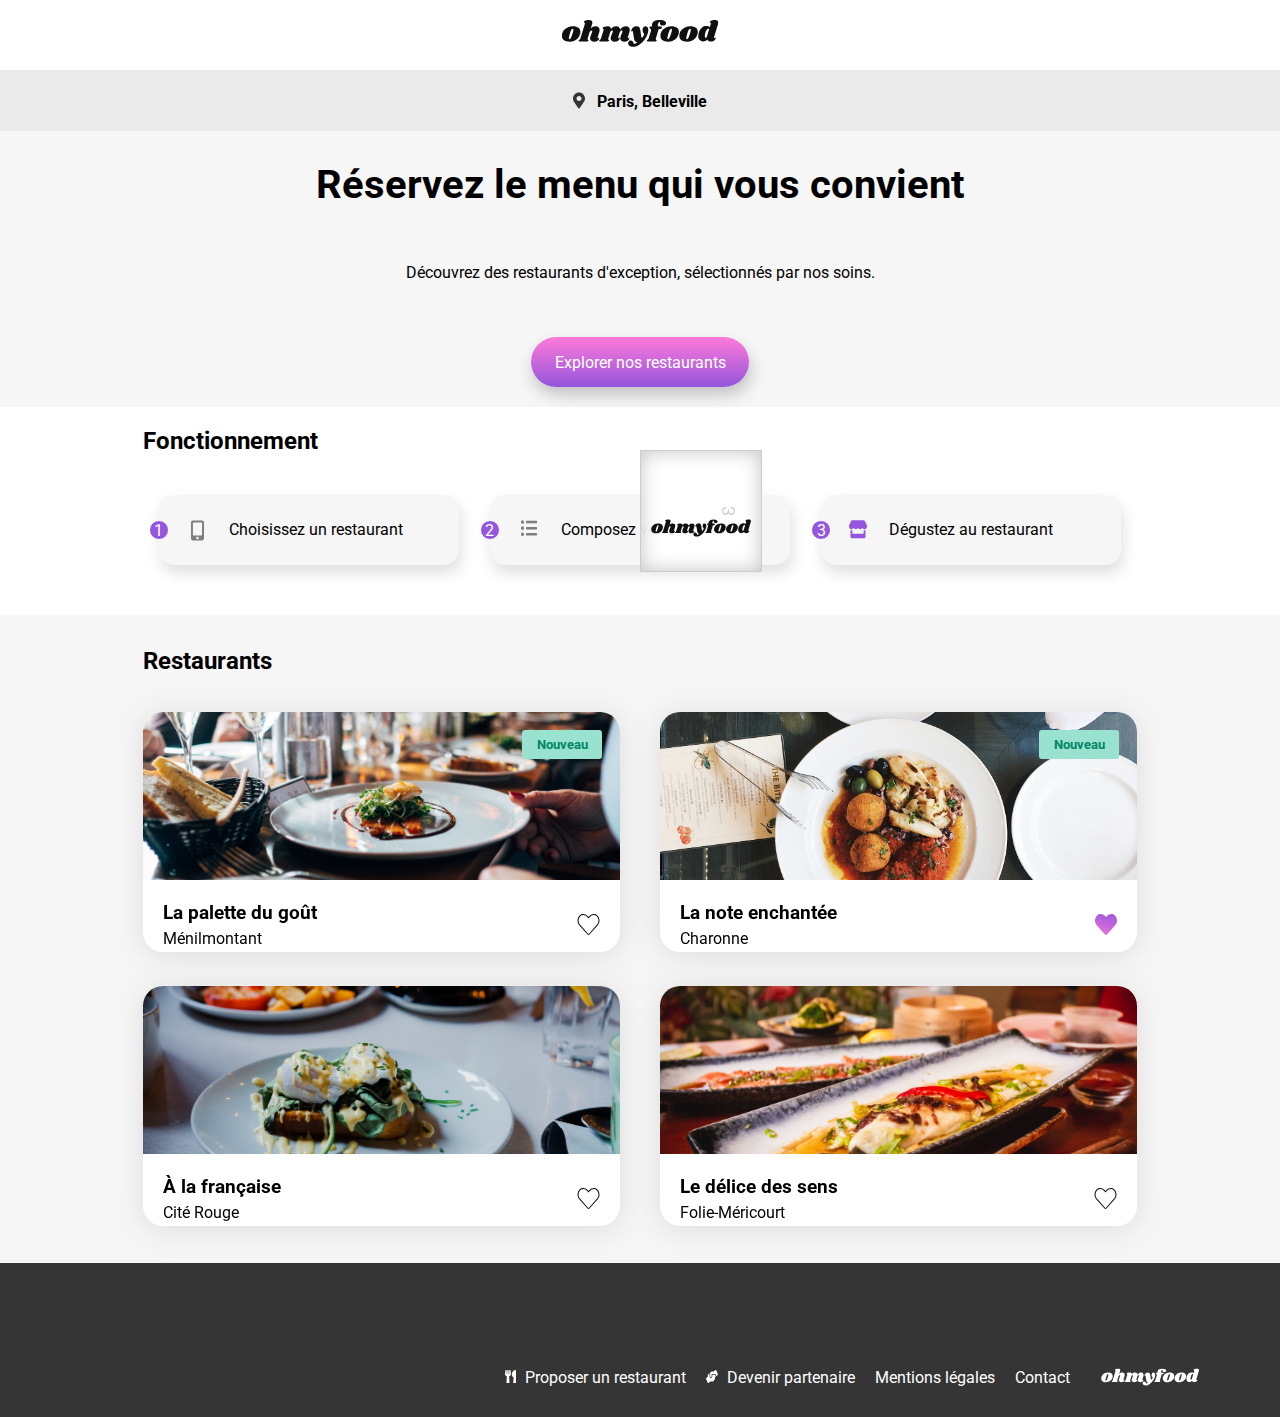
==== commit 1fe8f4c7: "like homepage bug fixed" ====
--- a/index.html
+++ b/index.html
@@ -115,7 +115,7 @@
                             <div class="card-new">Nouveau</div>
                             
                             <div class="card-like">
-                                <input type="checkbox"  name="like1" id="like1" hidden checked disabled>
+                                <input type="checkbox"  name="like1" id="like1" hidden/>
                                 <label  for="like1" class="menu__content__logo" >
                                     <svg class="heart unliked" width="23" height="21" viewBox="0 0 23 21" fill="none" xmlns="http://www.w3.org/2000/svg">
                                         <mask id="path-1-inside-1_25368_773" fill="white">
@@ -132,7 +132,8 @@
                                         </linearGradient>
                                         </defs>
                                     </svg>
-                                </label>                                
+                                </label>
+                                                     
                             </div>
                         </div>
                     </a>
@@ -147,7 +148,7 @@
                             </div>
                             <div class="card-new">Nouveau</div>
                             <div class="card-like">
-                                <input type="checkbox" name="like2" id="like2" hidden>
+                                <input type="checkbox" name="like2" id="like2" hidden checked/>
                                 <label for="like2" class="menu__content__logo" >
                                     <svg class="heart unliked" width="23" height="21" viewBox="0 0 23 21" fill="none" xmlns="http://www.w3.org/2000/svg">
                                         <mask id="path-1-inside-1_25368_773" fill="white">
--- a/assets/style/css/home.css
+++ b/assets/style/css/home.css
@@ -26,7 +26,6 @@
 
 .like {
   display: block;
-  display: none;
   position: absolute;
   top: 37.5px;
   cursor: pointer;
@@ -242,6 +241,10 @@
   text-align: center;
   padding-block: 20px;
   font-weight: bold;
+}
+.location__icon {
+  margin-right: 8px;
+  transform: translateY(2px);
 }
 
 .reservation {
@@ -404,12 +407,17 @@
   margin-right: 20px;
 }
 .card .card-content .card-like input[type=checkbox]:checked + label .liked {
-  display: block;
   animation: check 0.5s normal;
-  top: 200px;
+  top: 202.5px;
+  right: 20.5px;
 }
 .card .card-content .card-like input[type=checkbox]:checked + label .unliked {
   opacity: 0%;
 }
+.card .card-content .card-like input[type=checkbox]:not(:checked) + label .liked {
+  top: 202.5px;
+  right: 20.5px;
+  opacity: 0;
+}
 
 /*# sourceMappingURL=home.css.map */
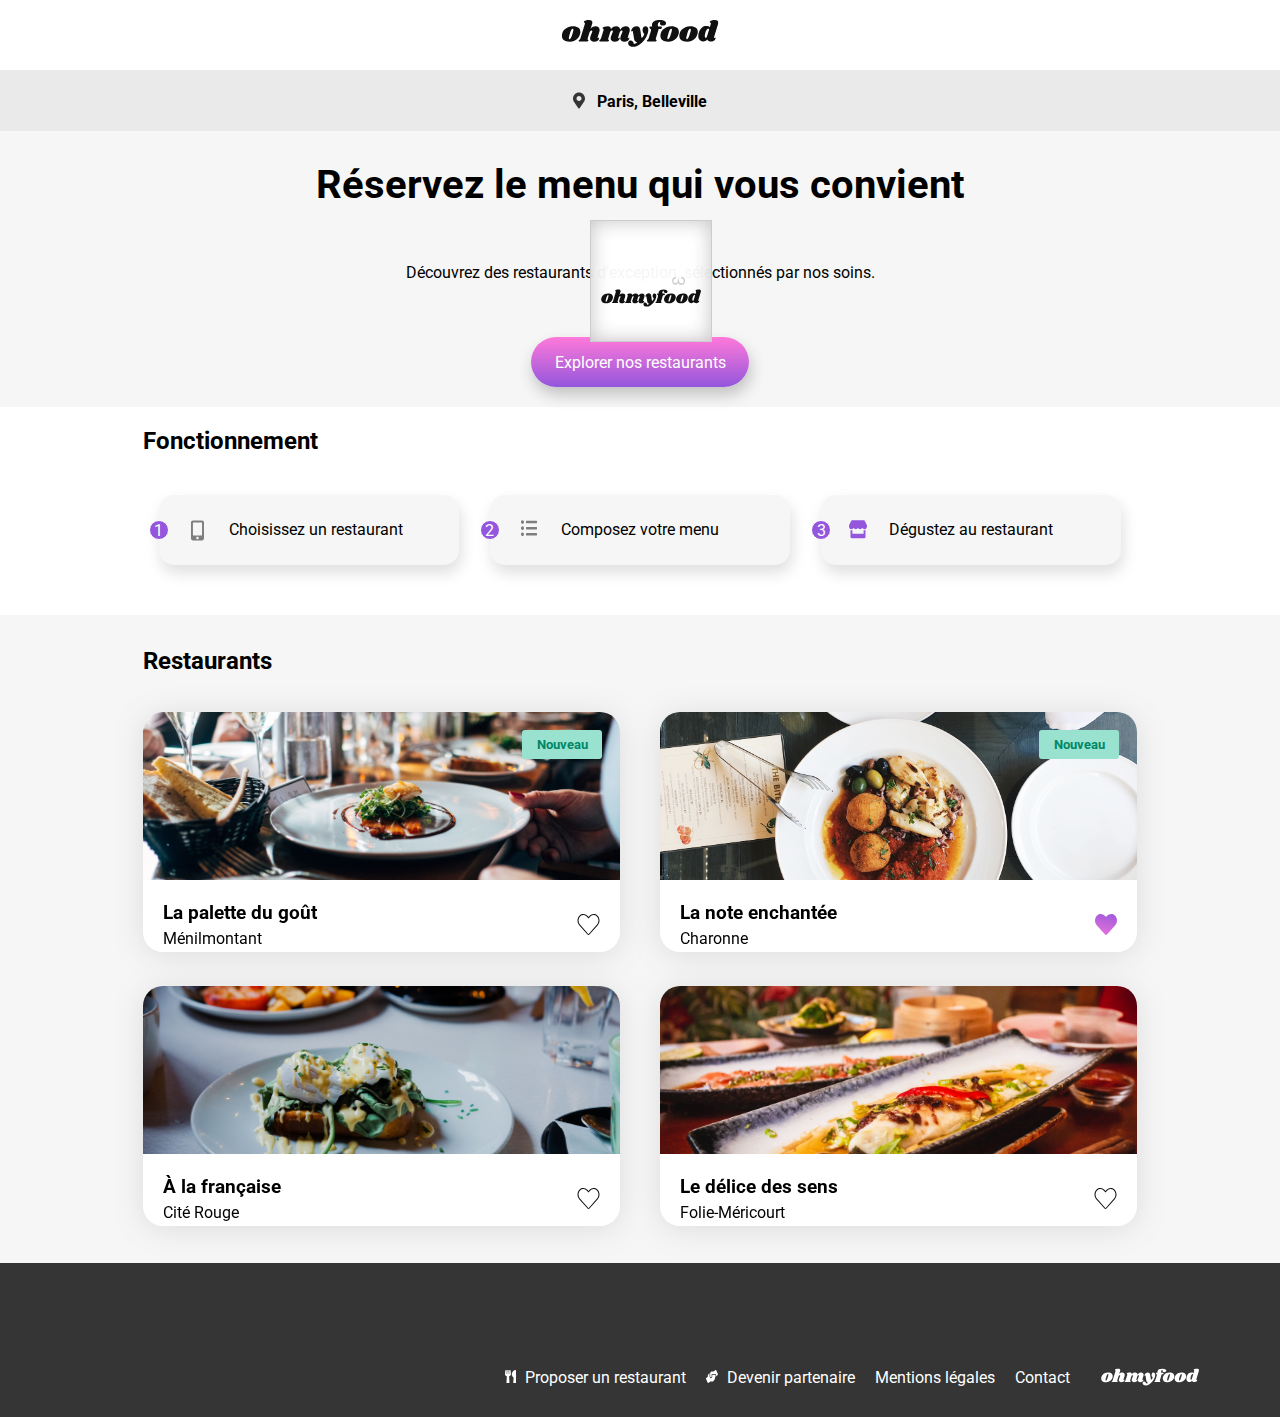
==== commit 57e4c421: "improve" ====
--- a/index.html
+++ b/index.html
@@ -115,7 +115,7 @@
                             <div class="card-new">Nouveau</div>
                             
                             <div class="card-like">
-                                <input type="checkbox"  name="like1" id="like1" hidden/>
+                                <input type="checkbox"  name="like1" id="like1" />
                                 <label  for="like1" class="menu__content__logo" >
                                     <svg class="heart unliked" width="23" height="21" viewBox="0 0 23 21" fill="none" xmlns="http://www.w3.org/2000/svg">
                                         <mask id="path-1-inside-1_25368_773" fill="white">
@@ -148,7 +148,7 @@
                             </div>
                             <div class="card-new">Nouveau</div>
                             <div class="card-like">
-                                <input type="checkbox" name="like2" id="like2" hidden checked/>
+                                <input type="checkbox" name="like2" id="like2"  checked/>
                                 <label for="like2" class="menu__content__logo" >
                                     <svg class="heart unliked" width="23" height="21" viewBox="0 0 23 21" fill="none" xmlns="http://www.w3.org/2000/svg">
                                         <mask id="path-1-inside-1_25368_773" fill="white">
@@ -179,7 +179,7 @@
                                 <p class="card-subtitle">Cité Rouge</p>
                             </div>
                             <div class="card-like">
-                                <input type="checkbox" name="like3" id="like3" hidden>
+                                <input type="checkbox" name="like3" id="like3" >
                                 <label for="like3" class="menu__content__logo" >
                                     <svg class="heart unliked" width="23" height="21" viewBox="0 0 23 21" fill="none" xmlns="http://www.w3.org/2000/svg">
                                         <mask id="path-1-inside-1_25368_773" fill="white">
@@ -210,7 +210,7 @@
                                 <p class="card-subtitle">Folie-Méricourt</p>
                             </div>
                             <div class="card-like">
-                                <input type="checkbox" name="like4" id="like4" hidden>
+                                <input type="checkbox" name="like4" id="like4" >
                                 <label for="like4" class="menu__content__logo" >
                                     <svg class="heart unliked" width="23" height="21" viewBox="0 0 23 21" fill="none" xmlns="http://www.w3.org/2000/svg">
                                         <mask id="path-1-inside-1_25368_773" fill="white">
--- a/assets/style/css/home.css
+++ b/assets/style/css/home.css
@@ -113,7 +113,7 @@
 
 .loading {
   animation: load-display 3s forwards;
-  position: absolute;
+  position: relative;
   display: flex;
   justify-content: center;
   align-items: center;
@@ -124,6 +124,10 @@
   z-index: 300;
 }
 .loading__cube {
+  position: absolute;
+  margin: auto;
+  top: 150px;
+  right: 50px;
   position: relative;
   -webkit-animation-name: spincube;
   -webkit-animation-timing-function: ease-in-out;
@@ -406,6 +410,10 @@
   margin-block: auto;
   margin-right: 20px;
 }
+.card .card-content .card-like input[type=checkbox] {
+  opacity: 0;
+  position: absolute;
+}
 .card .card-content .card-like input[type=checkbox]:checked + label .liked {
   animation: check 0.5s normal;
   top: 202.5px;
@@ -417,7 +425,25 @@
 .card .card-content .card-like input[type=checkbox]:not(:checked) + label .liked {
   top: 202.5px;
   right: 20.5px;
-  opacity: 0;
+  transform: scale(0);
+  transition: transform 0.5s ease-in-out;
+}
+@media (hover: hover) {
+  .card .card-content .card-like input[type=checkbox]:not(:checked):not(:focus) + label:hover .liked {
+    transform: scale(1);
+    opacity: 100%;
+  }
+  .card .card-content .card-like input[type=checkbox]:not(:checked):not(:focus) + label:hover .unliked {
+    animation: disappear 0.5s forwards;
+  }
+}
+@keyframes disappear {
+  50% {
+    opacity: 1;
+  }
+  to {
+    opacity: 0;
+  }
 }
 
 /*# sourceMappingURL=home.css.map */
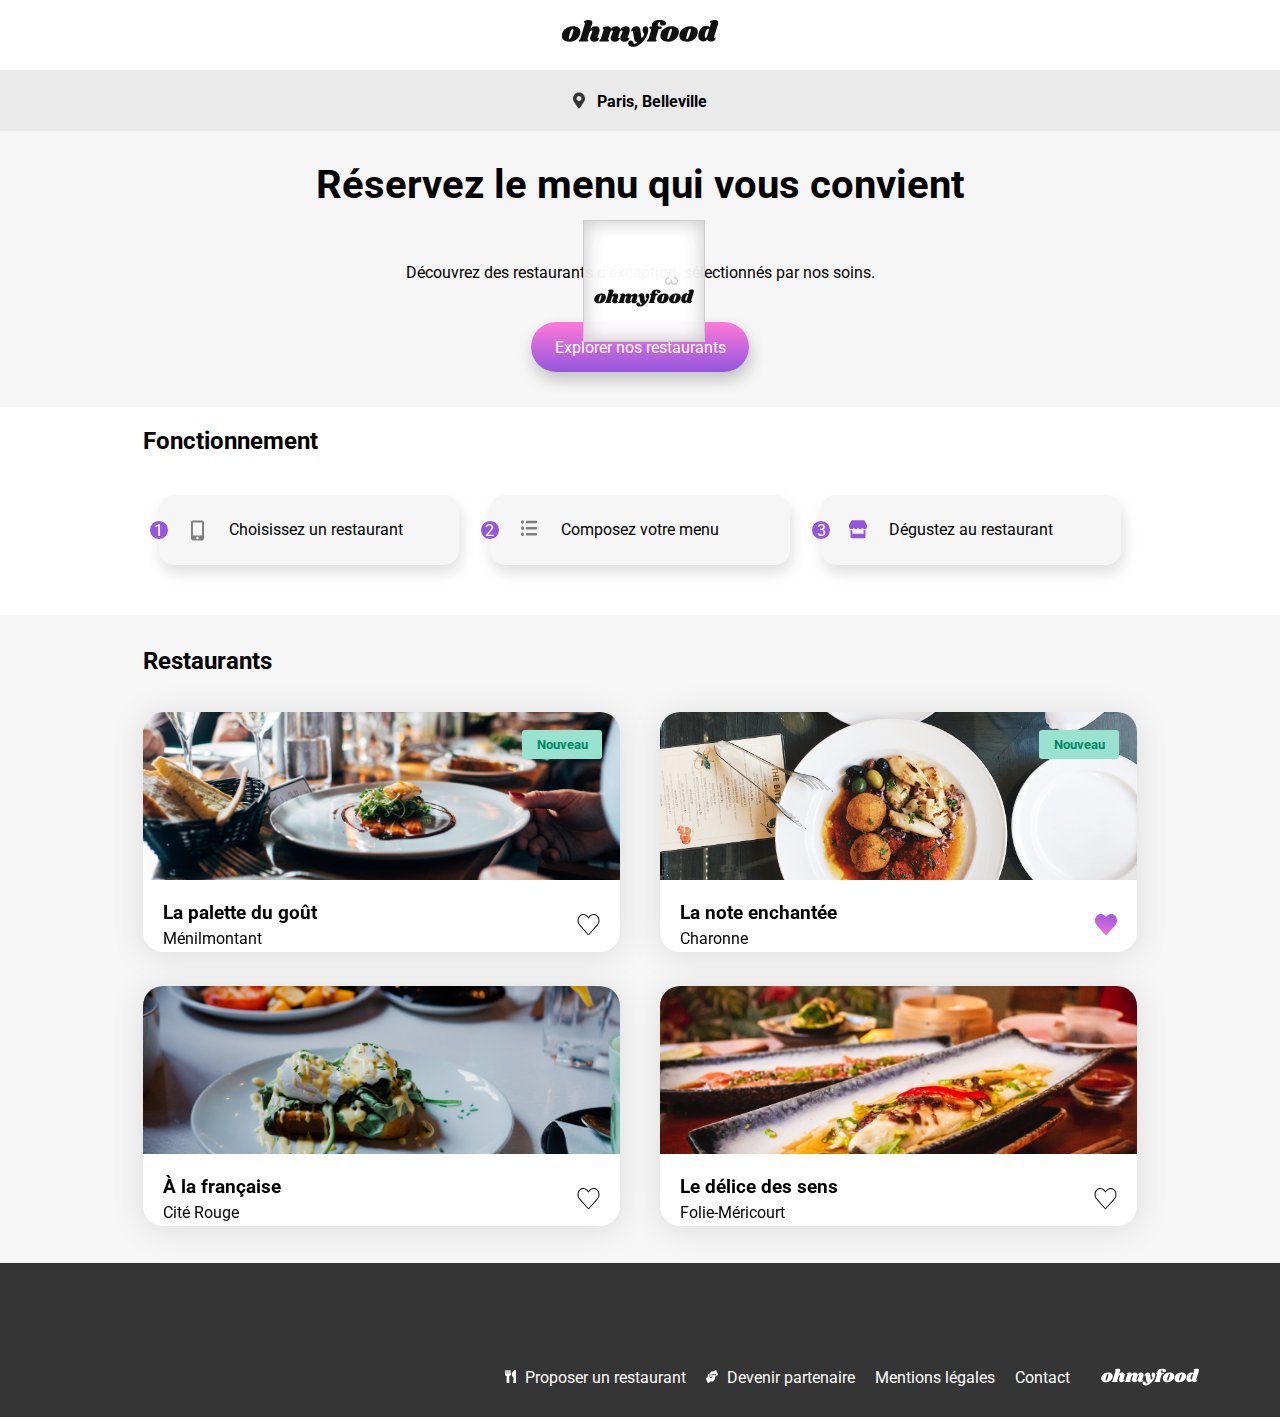
==== commit d7a59cab: "homepage ok" ====
--- a/index.html
+++ b/index.html
@@ -24,39 +24,38 @@
         </nav>
     </header>
     <main>
-        <section>
+        <section class="loading">
             <input type="checkbox" id="loading-control" hidden>
-            <label for="loading-control" class="loading">
-                <div  class="loading__cube">
-                    <div class="face1">
-                        <svg class="loading__cube__logo" width="196" height="34" viewBox="0 0 196 34" fill="none" xmlns="http://www.w3.org/2000/svg">
-                            <path d="M13.932 7.956C17.196 7.956 19.596 8.61599 21.132 9.936C22.692 11.256 23.472 12.984 23.472 15.12C23.472 15.84 23.376 16.644 23.184 17.532C22.728 19.5 21.876 21.228 20.628 22.716C19.38 24.18 17.844 25.32 16.02 26.136C14.22 26.928 12.264 27.324 10.152 27.324C6.81599 27.324 4.34399 26.664 2.73599 25.344C1.15199 24 0.359985 22.224 0.359985 20.016C0.359985 19.272 0.455985 18.444 0.647985 17.532C1.10399 15.66 1.96799 14.004 3.23999 12.564C4.53599 11.1 6.10799 9.972 7.95599 9.18C9.82799 8.364 11.82 7.956 13.932 7.956ZM13.824 11.16C13.32 11.16 12.78 11.616 12.204 12.528C11.652 13.416 10.992 15.108 10.224 17.604C9.45599 20.1 9.07199 21.852 9.07199 22.86C9.07199 23.388 9.15599 23.748 9.32399 23.94C9.49199 24.108 9.71999 24.192 10.008 24.192C10.512 24.24 11.028 23.808 11.556 22.896C12.108 21.984 12.792 20.208 13.608 17.568C14.352 15.24 14.724 13.548 14.724 12.492C14.724 11.988 14.64 11.64 14.472 11.448C14.328 11.256 14.112 11.16 13.824 11.16Z" fill="#101010"/>
-                            <path d="M44.9899 22.032C44.9419 22.128 44.9179 22.272 44.9179 22.464C44.9179 22.632 44.9539 22.764 45.0259 22.86C45.1219 22.956 45.2419 23.004 45.3859 23.004C45.6739 23.004 45.9139 22.884 46.1059 22.644C46.3219 22.38 46.4659 22.248 46.5379 22.248C46.6579 22.248 46.7539 22.332 46.8259 22.5C46.8979 22.644 46.9339 22.824 46.9339 23.04C46.9579 23.736 46.7299 24.42 46.2499 25.092C45.7699 25.74 45.0619 26.28 44.1259 26.712C43.2139 27.12 42.1099 27.324 40.8139 27.324C39.2299 27.324 37.9699 26.964 37.0339 26.244C36.0979 25.5 35.6179 24.516 35.5939 23.292C35.5939 22.404 35.8099 21.408 36.2419 20.304L38.2219 15.12C38.3419 14.808 38.4019 14.556 38.4019 14.364C38.4019 14.052 38.2939 13.812 38.0779 13.644C37.8859 13.452 37.6459 13.356 37.3579 13.356C36.9019 13.356 36.4339 13.572 35.9539 14.004C35.4979 14.412 35.1259 15.084 34.8379 16.02V15.948L32.5699 23.256C32.4979 23.544 32.4619 23.796 32.4619 24.012C32.4619 24.324 32.5219 24.576 32.6419 24.768C32.7619 24.936 32.9299 25.104 33.1459 25.272C33.3139 25.44 33.4339 25.584 33.5059 25.704C33.5779 25.8 33.5899 25.932 33.5419 26.1C33.4219 26.412 33.1819 26.64 32.8219 26.784C32.4619 26.928 31.9099 27 31.1659 27H22.9579C22.3339 27 21.8779 26.904 21.5899 26.712C21.3019 26.496 21.2059 26.22 21.3019 25.884C21.3979 25.596 21.6499 25.344 22.0579 25.128C22.4179 24.936 22.7179 24.708 22.9579 24.444C23.1979 24.18 23.4019 23.76 23.5699 23.184L29.0419 5.22C29.1139 5.004 29.1499 4.824 29.1499 4.68C29.1499 4.416 29.0779 4.2 28.9339 4.032C28.8139 3.864 28.6459 3.696 28.4299 3.528C28.1899 3.336 28.0099 3.168 27.8899 3.024C27.7939 2.88 27.7819 2.688 27.8539 2.448C27.9979 1.896 28.7539 1.416 30.1219 1.00799C31.4899 0.599996 32.9179 0.395996 34.4059 0.395996C35.7979 0.395996 36.8179 0.659996 37.4659 1.188C38.1379 1.716 38.4739 2.436 38.4739 3.348C38.4739 3.876 38.3899 4.392 38.2219 4.896L36.2779 11.232C37.2139 10.008 38.1979 9.156 39.2299 8.676C40.2859 8.196 41.4259 7.956 42.6499 7.956C44.1139 7.956 45.2899 8.4 46.1779 9.288C47.0899 10.176 47.5459 11.328 47.5459 12.744C47.5459 13.488 47.4259 14.22 47.1859 14.94L44.9899 22.032Z" fill="#101010"/>
-                            <path d="M82.7165 22.032C82.6685 22.128 82.6445 22.272 82.6445 22.464C82.6445 22.632 82.6805 22.764 82.7525 22.86C82.8485 22.956 82.9685 23.004 83.1125 23.004C83.4005 23.004 83.6405 22.884 83.8325 22.644C84.0485 22.38 84.1925 22.248 84.2645 22.248C84.3845 22.248 84.4805 22.332 84.5525 22.5C84.6245 22.644 84.6605 22.824 84.6605 23.04C84.6845 23.736 84.4565 24.42 83.9765 25.092C83.4965 25.74 82.7885 26.28 81.8525 26.712C80.9405 27.12 79.8365 27.324 78.5405 27.324C76.9565 27.324 75.6965 26.964 74.7605 26.244C73.8245 25.5 73.3445 24.516 73.3205 23.292C73.3205 22.404 73.5365 21.408 73.9685 20.304L75.9485 15.12C76.0685 14.808 76.1285 14.556 76.1285 14.364C76.1285 14.052 76.0205 13.812 75.8045 13.644C75.6125 13.452 75.3725 13.356 75.0845 13.356C74.6765 13.356 74.2565 13.536 73.8245 13.896C73.3925 14.256 73.0085 14.82 72.6725 15.588L70.6925 22.032C70.6445 22.128 70.6205 22.272 70.6205 22.464C70.6205 22.632 70.6565 22.764 70.7285 22.86C70.8245 22.956 70.9445 23.004 71.0885 23.004C71.3765 23.004 71.6165 22.884 71.8085 22.644C72.0245 22.38 72.1685 22.248 72.2405 22.248C72.3605 22.248 72.4565 22.332 72.5285 22.5C72.6005 22.644 72.6365 22.824 72.6365 23.04C72.6605 23.736 72.4325 24.42 71.9525 25.092C71.4725 25.74 70.7645 26.28 69.8285 26.712C68.9165 27.12 67.8125 27.324 66.5165 27.324C64.9325 27.324 63.6725 26.964 62.7365 26.244C61.8005 25.5 61.3205 24.516 61.2965 23.292C61.2965 22.404 61.5125 21.408 61.9445 20.304L63.9245 15.12C64.0445 14.808 64.1045 14.556 64.1045 14.364C64.1045 14.052 63.9965 13.812 63.7805 13.644C63.5885 13.452 63.3485 13.356 63.0605 13.356C62.6525 13.356 62.2325 13.536 61.8005 13.896C61.3685 14.232 61.0085 14.784 60.7205 15.552L58.3445 23.256C58.2485 23.52 58.2005 23.772 58.2005 24.012C58.2005 24.3 58.2605 24.54 58.3805 24.732C58.5005 24.9 58.6685 25.08 58.8845 25.272C59.0525 25.416 59.1725 25.548 59.2445 25.668C59.3165 25.788 59.3285 25.932 59.2805 26.1C59.1845 26.412 58.9565 26.64 58.5965 26.784C58.2365 26.928 57.6725 27 56.9045 27H48.6965C48.0725 27 47.6285 26.904 47.3645 26.712C47.0765 26.496 46.9685 26.22 47.0405 25.884C47.1365 25.596 47.3885 25.344 47.7965 25.128C48.1565 24.936 48.4565 24.708 48.6965 24.444C48.9365 24.18 49.1405 23.76 49.3085 23.184L52.5125 12.78C52.5605 12.66 52.5845 12.492 52.5845 12.276C52.5845 12.012 52.5245 11.808 52.4045 11.664C52.3085 11.52 52.1405 11.34 51.9005 11.124C51.6605 10.932 51.4925 10.764 51.3965 10.62C51.3005 10.476 51.2885 10.284 51.3605 10.044C51.5045 9.492 52.2605 9.012 53.6285 8.604C54.9965 8.172 56.4245 7.956 57.9125 7.956C59.0885 7.956 60.0125 8.28 60.6845 8.928C61.3805 9.576 61.7165 10.464 61.6925 11.592C62.6765 10.224 63.7085 9.276 64.7885 8.748C65.8925 8.22 67.0805 7.956 68.3525 7.956C69.7445 7.956 70.8725 8.364 71.7365 9.18C72.6245 9.972 73.1165 11.016 73.2125 12.312C74.2445 10.68 75.3485 9.552 76.5245 8.928C77.7005 8.28 78.9845 7.956 80.3765 7.956C81.8405 7.956 83.0165 8.4 83.9045 9.288C84.8165 10.176 85.2725 11.328 85.2725 12.744C85.2725 13.488 85.1525 14.22 84.9125 14.94L82.7165 22.032Z" fill="#101010"/>
-                            <path d="M104.932 7.956C105.988 7.956 106.828 8.388 107.452 9.252C108.1 10.092 108.424 11.244 108.424 12.708C108.424 13.98 108.196 15.348 107.74 16.812C106.852 19.764 105.424 22.548 103.456 25.164C101.512 27.78 99.2675 29.88 96.7235 31.464C94.2035 33.048 91.6836 33.84 89.1636 33.84C87.9156 33.84 86.8355 33.624 85.9235 33.192C85.0355 32.76 84.3635 32.184 83.9075 31.464C83.4275 30.744 83.1875 29.976 83.1875 29.16C83.1875 28.8 83.2475 28.404 83.3675 27.972C83.5835 27.3 83.9435 26.784 84.4475 26.424C84.9515 26.064 85.5516 25.884 86.2476 25.884C87.3516 25.884 88.2515 26.256 88.9475 27C89.6675 27.768 90.1236 28.812 90.3156 30.132C91.8516 30.06 93.2675 29.4 94.5635 28.152C93.3395 27.936 92.4275 27.528 91.8275 26.928C91.2515 26.304 90.8555 25.344 90.6395 24.048L89.1995 15.228C89.1275 14.772 89.0195 14.46 88.8755 14.292C88.7555 14.1 88.5876 14.004 88.3716 14.004C88.2036 14.004 87.9995 14.088 87.7595 14.256C87.5435 14.424 87.3875 14.508 87.2915 14.508C87.0995 14.508 87.0035 14.304 87.0035 13.896C87.0035 13.56 87.0635 13.2 87.1835 12.816C87.6155 11.448 88.4196 10.296 89.5956 9.36C90.7716 8.4 92.1395 7.92 93.6995 7.92C95.2355 7.92 96.3635 8.376 97.0835 9.288C97.8275 10.2 98.3076 11.604 98.5236 13.5L99.6035 21.42C99.6755 22.02 99.8915 22.32 100.252 22.32C100.684 22.32 101.188 21.936 101.764 21.168C102.34 20.376 102.904 19.26 103.456 17.82C102.736 17.172 102.184 16.428 101.8 15.588C101.416 14.748 101.224 13.848 101.224 12.888C101.224 12.144 101.32 11.472 101.512 10.872C101.8 9.912 102.244 9.192 102.844 8.712C103.468 8.208 104.164 7.956 104.932 7.956Z" fill="#101010"/>
-                            <path d="M122.864 0.395996C125.432 0.395996 127.352 0.791996 128.624 1.584C129.92 2.352 130.568 3.3 130.568 4.428C130.568 5.34 130.184 6.048 129.416 6.552C128.672 7.032 127.688 7.272 126.464 7.272C125.336 7.272 124.46 6.996 123.836 6.444C123.212 5.892 122.9 5.208 122.9 4.392C122.9 3.888 123.056 3.36 123.368 2.808C122.648 2.808 122.048 2.988 121.568 3.348C121.088 3.684 120.716 4.272 120.452 5.112C120.308 5.64 120.236 6.132 120.236 6.588C120.236 7.164 120.332 7.62 120.524 7.956C120.74 8.268 121.04 8.424 121.424 8.424H123.548C124.796 8.424 125.42 8.808 125.42 9.576C125.42 9.672 125.396 9.816 125.348 10.008C125.204 10.536 124.904 10.932 124.448 11.196C124.016 11.46 123.356 11.592 122.468 11.592H121.388L117.824 23.256C117.752 23.544 117.716 23.796 117.716 24.012C117.716 24.324 117.776 24.576 117.896 24.768C118.016 24.936 118.184 25.104 118.4 25.272C118.568 25.44 118.688 25.584 118.76 25.704C118.832 25.8 118.844 25.932 118.796 26.1C118.676 26.412 118.436 26.64 118.076 26.784C117.716 26.928 117.164 27 116.42 27H108.212C107.588 27 107.132 26.904 106.844 26.712C106.556 26.496 106.46 26.22 106.556 25.884C106.652 25.596 106.904 25.344 107.312 25.128C107.672 24.936 107.972 24.708 108.212 24.444C108.452 24.18 108.656 23.76 108.824 23.184L111.632 13.968C111.752 13.608 111.812 13.236 111.812 12.852C111.812 12.372 111.704 12 111.488 11.736C111.296 11.448 110.996 11.136 110.588 10.8C110.324 10.584 110.12 10.404 109.976 10.26C109.856 10.092 109.796 9.9 109.796 9.684C109.772 9.228 109.928 8.904 110.264 8.712C110.624 8.52 111.296 8.424 112.28 8.424H113.18C113.012 7.824 112.928 7.224 112.928 6.624C112.928 6.024 113.036 5.4 113.252 4.752C113.708 3.528 114.68 2.496 116.168 1.65599C117.68 0.815996 119.912 0.395996 122.864 0.395996Z" fill="#101010"/>
-                            <path d="M137.084 7.956C140.348 7.956 142.748 8.61599 144.284 9.936C145.844 11.256 146.624 12.984 146.624 15.12C146.624 15.84 146.528 16.644 146.336 17.532C145.88 19.5 145.028 21.228 143.78 22.716C142.532 24.18 140.996 25.32 139.172 26.136C137.372 26.928 135.416 27.324 133.304 27.324C129.968 27.324 127.496 26.664 125.888 25.344C124.304 24 123.512 22.224 123.512 20.016C123.512 19.272 123.608 18.444 123.8 17.532C124.256 15.66 125.12 14.004 126.392 12.564C127.688 11.1 129.26 9.972 131.108 9.18C132.98 8.364 134.972 7.956 137.084 7.956ZM136.976 11.16C136.472 11.16 135.932 11.616 135.356 12.528C134.804 13.416 134.144 15.108 133.376 17.604C132.608 20.1 132.224 21.852 132.224 22.86C132.224 23.388 132.308 23.748 132.476 23.94C132.644 24.108 132.872 24.192 133.16 24.192C133.664 24.24 134.18 23.808 134.708 22.896C135.26 21.984 135.944 20.208 136.76 17.568C137.504 15.24 137.876 13.548 137.876 12.492C137.876 11.988 137.792 11.64 137.624 11.448C137.48 11.256 137.264 11.16 136.976 11.16Z" fill="#101010"/>
-                            <path d="M160.709 7.956C163.973 7.956 166.373 8.61599 167.909 9.936C169.469 11.256 170.249 12.984 170.249 15.12C170.249 15.84 170.153 16.644 169.961 17.532C169.505 19.5 168.653 21.228 167.405 22.716C166.157 24.18 164.621 25.32 162.797 26.136C160.997 26.928 159.041 27.324 156.929 27.324C153.593 27.324 151.121 26.664 149.513 25.344C147.929 24 147.137 22.224 147.137 20.016C147.137 19.272 147.233 18.444 147.425 17.532C147.881 15.66 148.745 14.004 150.017 12.564C151.313 11.1 152.885 9.972 154.733 9.18C156.605 8.364 158.597 7.956 160.709 7.956ZM160.601 11.16C160.097 11.16 159.557 11.616 158.981 12.528C158.429 13.416 157.769 15.108 157.001 17.604C156.233 20.1 155.849 21.852 155.849 22.86C155.849 23.388 155.933 23.748 156.101 23.94C156.269 24.108 156.497 24.192 156.785 24.192C157.289 24.24 157.805 23.808 158.333 22.896C158.885 21.984 159.569 20.208 160.385 17.568C161.129 15.24 161.501 13.548 161.501 12.492C161.501 11.988 161.417 11.64 161.249 11.448C161.105 11.256 160.889 11.16 160.601 11.16Z" fill="#101010"/>
-                            <path d="M190.526 21.816C190.478 22.008 190.454 22.14 190.454 22.212C190.454 22.38 190.502 22.512 190.598 22.608C190.694 22.704 190.814 22.752 190.958 22.752C191.246 22.752 191.486 22.632 191.678 22.392C191.894 22.128 192.038 21.996 192.11 21.996C192.23 21.996 192.326 22.08 192.398 22.248C192.47 22.416 192.506 22.608 192.506 22.824C192.53 23.472 192.278 24.132 191.75 24.804C191.246 25.476 190.562 26.028 189.698 26.46C188.834 26.892 187.898 27.108 186.89 27.108C185.69 27.108 184.646 26.88 183.758 26.424C182.87 25.968 182.258 25.368 181.922 24.624C181.274 25.464 180.53 26.088 179.69 26.496C178.85 26.904 177.962 27.108 177.026 27.108C175.922 27.108 174.89 26.832 173.93 26.28C172.994 25.728 172.238 24.948 171.662 23.94C171.11 22.908 170.834 21.744 170.834 20.448C170.834 18.264 171.242 16.212 172.058 14.292C172.898 12.348 174.062 10.788 175.55 9.612C177.038 8.412 178.73 7.812 180.626 7.812C181.658 7.812 182.534 7.932 183.254 8.172C183.998 8.412 184.67 8.772 185.27 9.252L186.494 5.22C186.566 5.004 186.602 4.824 186.602 4.68C186.602 4.416 186.53 4.2 186.386 4.032C186.266 3.864 186.098 3.696 185.882 3.528C185.642 3.336 185.462 3.168 185.342 3.024C185.246 2.88 185.234 2.688 185.306 2.448C185.45 1.896 186.206 1.416 187.574 1.00799C188.942 0.599996 190.37 0.395996 191.858 0.395996C193.25 0.395996 194.27 0.659996 194.918 1.188C195.59 1.716 195.926 2.436 195.926 3.348C195.926 3.876 195.842 4.392 195.674 4.896L190.526 21.816ZM184.514 11.7C184.13 11.364 183.71 11.196 183.254 11.196C182.558 11.196 181.874 11.712 181.202 12.744C180.53 13.776 179.99 15.024 179.582 16.488C179.174 17.952 178.982 19.272 179.006 20.448C179.006 21.768 179.438 22.428 180.302 22.428C180.614 22.428 180.878 22.308 181.094 22.068C181.31 21.804 181.514 21.384 181.706 20.808L184.514 11.7Z" fill="#101010"/>
-                        </svg>
-                    </div>
-                    <div class="face2">
-                        <span class="loading__cube__txt">is</span>
-                    </div>
-                    <div class="face3">
-                        <span class="loading__cube__txt">loading</span>
-                    </div>
-                    <div class="face4">
-                        <span class="loading__cube__txt">3</span>
-                    </div>
-                    <div class="face5">
-                        <span class="loading__cube__txt">2</span>
-                    </div> 
-                    <div class="face6">
-                    <span class="loading__cube__txt">1</span>
-                    </div>
-                </div>
-            </label>
+            <label for="loading-control"></label>
+            <div  class="loading__cube">
+                <div class="face1">
+                    <svg class="loading__cube__logo" width="196" height="34" viewBox="0 0 196 34" fill="none" xmlns="http://www.w3.org/2000/svg">
+                        <path d="M13.932 7.956C17.196 7.956 19.596 8.61599 21.132 9.936C22.692 11.256 23.472 12.984 23.472 15.12C23.472 15.84 23.376 16.644 23.184 17.532C22.728 19.5 21.876 21.228 20.628 22.716C19.38 24.18 17.844 25.32 16.02 26.136C14.22 26.928 12.264 27.324 10.152 27.324C6.81599 27.324 4.34399 26.664 2.73599 25.344C1.15199 24 0.359985 22.224 0.359985 20.016C0.359985 19.272 0.455985 18.444 0.647985 17.532C1.10399 15.66 1.96799 14.004 3.23999 12.564C4.53599 11.1 6.10799 9.972 7.95599 9.18C9.82799 8.364 11.82 7.956 13.932 7.956ZM13.824 11.16C13.32 11.16 12.78 11.616 12.204 12.528C11.652 13.416 10.992 15.108 10.224 17.604C9.45599 20.1 9.07199 21.852 9.07199 22.86C9.07199 23.388 9.15599 23.748 9.32399 23.94C9.49199 24.108 9.71999 24.192 10.008 24.192C10.512 24.24 11.028 23.808 11.556 22.896C12.108 21.984 12.792 20.208 13.608 17.568C14.352 15.24 14.724 13.548 14.724 12.492C14.724 11.988 14.64 11.64 14.472 11.448C14.328 11.256 14.112 11.16 13.824 11.16Z" fill="#101010"/>
+                        <path d="M44.9899 22.032C44.9419 22.128 44.9179 22.272 44.9179 22.464C44.9179 22.632 44.9539 22.764 45.0259 22.86C45.1219 22.956 45.2419 23.004 45.3859 23.004C45.6739 23.004 45.9139 22.884 46.1059 22.644C46.3219 22.38 46.4659 22.248 46.5379 22.248C46.6579 22.248 46.7539 22.332 46.8259 22.5C46.8979 22.644 46.9339 22.824 46.9339 23.04C46.9579 23.736 46.7299 24.42 46.2499 25.092C45.7699 25.74 45.0619 26.28 44.1259 26.712C43.2139 27.12 42.1099 27.324 40.8139 27.324C39.2299 27.324 37.9699 26.964 37.0339 26.244C36.0979 25.5 35.6179 24.516 35.5939 23.292C35.5939 22.404 35.8099 21.408 36.2419 20.304L38.2219 15.12C38.3419 14.808 38.4019 14.556 38.4019 14.364C38.4019 14.052 38.2939 13.812 38.0779 13.644C37.8859 13.452 37.6459 13.356 37.3579 13.356C36.9019 13.356 36.4339 13.572 35.9539 14.004C35.4979 14.412 35.1259 15.084 34.8379 16.02V15.948L32.5699 23.256C32.4979 23.544 32.4619 23.796 32.4619 24.012C32.4619 24.324 32.5219 24.576 32.6419 24.768C32.7619 24.936 32.9299 25.104 33.1459 25.272C33.3139 25.44 33.4339 25.584 33.5059 25.704C33.5779 25.8 33.5899 25.932 33.5419 26.1C33.4219 26.412 33.1819 26.64 32.8219 26.784C32.4619 26.928 31.9099 27 31.1659 27H22.9579C22.3339 27 21.8779 26.904 21.5899 26.712C21.3019 26.496 21.2059 26.22 21.3019 25.884C21.3979 25.596 21.6499 25.344 22.0579 25.128C22.4179 24.936 22.7179 24.708 22.9579 24.444C23.1979 24.18 23.4019 23.76 23.5699 23.184L29.0419 5.22C29.1139 5.004 29.1499 4.824 29.1499 4.68C29.1499 4.416 29.0779 4.2 28.9339 4.032C28.8139 3.864 28.6459 3.696 28.4299 3.528C28.1899 3.336 28.0099 3.168 27.8899 3.024C27.7939 2.88 27.7819 2.688 27.8539 2.448C27.9979 1.896 28.7539 1.416 30.1219 1.00799C31.4899 0.599996 32.9179 0.395996 34.4059 0.395996C35.7979 0.395996 36.8179 0.659996 37.4659 1.188C38.1379 1.716 38.4739 2.436 38.4739 3.348C38.4739 3.876 38.3899 4.392 38.2219 4.896L36.2779 11.232C37.2139 10.008 38.1979 9.156 39.2299 8.676C40.2859 8.196 41.4259 7.956 42.6499 7.956C44.1139 7.956 45.2899 8.4 46.1779 9.288C47.0899 10.176 47.5459 11.328 47.5459 12.744C47.5459 13.488 47.4259 14.22 47.1859 14.94L44.9899 22.032Z" fill="#101010"/>
+                        <path d="M82.7165 22.032C82.6685 22.128 82.6445 22.272 82.6445 22.464C82.6445 22.632 82.6805 22.764 82.7525 22.86C82.8485 22.956 82.9685 23.004 83.1125 23.004C83.4005 23.004 83.6405 22.884 83.8325 22.644C84.0485 22.38 84.1925 22.248 84.2645 22.248C84.3845 22.248 84.4805 22.332 84.5525 22.5C84.6245 22.644 84.6605 22.824 84.6605 23.04C84.6845 23.736 84.4565 24.42 83.9765 25.092C83.4965 25.74 82.7885 26.28 81.8525 26.712C80.9405 27.12 79.8365 27.324 78.5405 27.324C76.9565 27.324 75.6965 26.964 74.7605 26.244C73.8245 25.5 73.3445 24.516 73.3205 23.292C73.3205 22.404 73.5365 21.408 73.9685 20.304L75.9485 15.12C76.0685 14.808 76.1285 14.556 76.1285 14.364C76.1285 14.052 76.0205 13.812 75.8045 13.644C75.6125 13.452 75.3725 13.356 75.0845 13.356C74.6765 13.356 74.2565 13.536 73.8245 13.896C73.3925 14.256 73.0085 14.82 72.6725 15.588L70.6925 22.032C70.6445 22.128 70.6205 22.272 70.6205 22.464C70.6205 22.632 70.6565 22.764 70.7285 22.86C70.8245 22.956 70.9445 23.004 71.0885 23.004C71.3765 23.004 71.6165 22.884 71.8085 22.644C72.0245 22.38 72.1685 22.248 72.2405 22.248C72.3605 22.248 72.4565 22.332 72.5285 22.5C72.6005 22.644 72.6365 22.824 72.6365 23.04C72.6605 23.736 72.4325 24.42 71.9525 25.092C71.4725 25.74 70.7645 26.28 69.8285 26.712C68.9165 27.12 67.8125 27.324 66.5165 27.324C64.9325 27.324 63.6725 26.964 62.7365 26.244C61.8005 25.5 61.3205 24.516 61.2965 23.292C61.2965 22.404 61.5125 21.408 61.9445 20.304L63.9245 15.12C64.0445 14.808 64.1045 14.556 64.1045 14.364C64.1045 14.052 63.9965 13.812 63.7805 13.644C63.5885 13.452 63.3485 13.356 63.0605 13.356C62.6525 13.356 62.2325 13.536 61.8005 13.896C61.3685 14.232 61.0085 14.784 60.7205 15.552L58.3445 23.256C58.2485 23.52 58.2005 23.772 58.2005 24.012C58.2005 24.3 58.2605 24.54 58.3805 24.732C58.5005 24.9 58.6685 25.08 58.8845 25.272C59.0525 25.416 59.1725 25.548 59.2445 25.668C59.3165 25.788 59.3285 25.932 59.2805 26.1C59.1845 26.412 58.9565 26.64 58.5965 26.784C58.2365 26.928 57.6725 27 56.9045 27H48.6965C48.0725 27 47.6285 26.904 47.3645 26.712C47.0765 26.496 46.9685 26.22 47.0405 25.884C47.1365 25.596 47.3885 25.344 47.7965 25.128C48.1565 24.936 48.4565 24.708 48.6965 24.444C48.9365 24.18 49.1405 23.76 49.3085 23.184L52.5125 12.78C52.5605 12.66 52.5845 12.492 52.5845 12.276C52.5845 12.012 52.5245 11.808 52.4045 11.664C52.3085 11.52 52.1405 11.34 51.9005 11.124C51.6605 10.932 51.4925 10.764 51.3965 10.62C51.3005 10.476 51.2885 10.284 51.3605 10.044C51.5045 9.492 52.2605 9.012 53.6285 8.604C54.9965 8.172 56.4245 7.956 57.9125 7.956C59.0885 7.956 60.0125 8.28 60.6845 8.928C61.3805 9.576 61.7165 10.464 61.6925 11.592C62.6765 10.224 63.7085 9.276 64.7885 8.748C65.8925 8.22 67.0805 7.956 68.3525 7.956C69.7445 7.956 70.8725 8.364 71.7365 9.18C72.6245 9.972 73.1165 11.016 73.2125 12.312C74.2445 10.68 75.3485 9.552 76.5245 8.928C77.7005 8.28 78.9845 7.956 80.3765 7.956C81.8405 7.956 83.0165 8.4 83.9045 9.288C84.8165 10.176 85.2725 11.328 85.2725 12.744C85.2725 13.488 85.1525 14.22 84.9125 14.94L82.7165 22.032Z" fill="#101010"/>
+                        <path d="M104.932 7.956C105.988 7.956 106.828 8.388 107.452 9.252C108.1 10.092 108.424 11.244 108.424 12.708C108.424 13.98 108.196 15.348 107.74 16.812C106.852 19.764 105.424 22.548 103.456 25.164C101.512 27.78 99.2675 29.88 96.7235 31.464C94.2035 33.048 91.6836 33.84 89.1636 33.84C87.9156 33.84 86.8355 33.624 85.9235 33.192C85.0355 32.76 84.3635 32.184 83.9075 31.464C83.4275 30.744 83.1875 29.976 83.1875 29.16C83.1875 28.8 83.2475 28.404 83.3675 27.972C83.5835 27.3 83.9435 26.784 84.4475 26.424C84.9515 26.064 85.5516 25.884 86.2476 25.884C87.3516 25.884 88.2515 26.256 88.9475 27C89.6675 27.768 90.1236 28.812 90.3156 30.132C91.8516 30.06 93.2675 29.4 94.5635 28.152C93.3395 27.936 92.4275 27.528 91.8275 26.928C91.2515 26.304 90.8555 25.344 90.6395 24.048L89.1995 15.228C89.1275 14.772 89.0195 14.46 88.8755 14.292C88.7555 14.1 88.5876 14.004 88.3716 14.004C88.2036 14.004 87.9995 14.088 87.7595 14.256C87.5435 14.424 87.3875 14.508 87.2915 14.508C87.0995 14.508 87.0035 14.304 87.0035 13.896C87.0035 13.56 87.0635 13.2 87.1835 12.816C87.6155 11.448 88.4196 10.296 89.5956 9.36C90.7716 8.4 92.1395 7.92 93.6995 7.92C95.2355 7.92 96.3635 8.376 97.0835 9.288C97.8275 10.2 98.3076 11.604 98.5236 13.5L99.6035 21.42C99.6755 22.02 99.8915 22.32 100.252 22.32C100.684 22.32 101.188 21.936 101.764 21.168C102.34 20.376 102.904 19.26 103.456 17.82C102.736 17.172 102.184 16.428 101.8 15.588C101.416 14.748 101.224 13.848 101.224 12.888C101.224 12.144 101.32 11.472 101.512 10.872C101.8 9.912 102.244 9.192 102.844 8.712C103.468 8.208 104.164 7.956 104.932 7.956Z" fill="#101010"/>
+                        <path d="M122.864 0.395996C125.432 0.395996 127.352 0.791996 128.624 1.584C129.92 2.352 130.568 3.3 130.568 4.428C130.568 5.34 130.184 6.048 129.416 6.552C128.672 7.032 127.688 7.272 126.464 7.272C125.336 7.272 124.46 6.996 123.836 6.444C123.212 5.892 122.9 5.208 122.9 4.392C122.9 3.888 123.056 3.36 123.368 2.808C122.648 2.808 122.048 2.988 121.568 3.348C121.088 3.684 120.716 4.272 120.452 5.112C120.308 5.64 120.236 6.132 120.236 6.588C120.236 7.164 120.332 7.62 120.524 7.956C120.74 8.268 121.04 8.424 121.424 8.424H123.548C124.796 8.424 125.42 8.808 125.42 9.576C125.42 9.672 125.396 9.816 125.348 10.008C125.204 10.536 124.904 10.932 124.448 11.196C124.016 11.46 123.356 11.592 122.468 11.592H121.388L117.824 23.256C117.752 23.544 117.716 23.796 117.716 24.012C117.716 24.324 117.776 24.576 117.896 24.768C118.016 24.936 118.184 25.104 118.4 25.272C118.568 25.44 118.688 25.584 118.76 25.704C118.832 25.8 118.844 25.932 118.796 26.1C118.676 26.412 118.436 26.64 118.076 26.784C117.716 26.928 117.164 27 116.42 27H108.212C107.588 27 107.132 26.904 106.844 26.712C106.556 26.496 106.46 26.22 106.556 25.884C106.652 25.596 106.904 25.344 107.312 25.128C107.672 24.936 107.972 24.708 108.212 24.444C108.452 24.18 108.656 23.76 108.824 23.184L111.632 13.968C111.752 13.608 111.812 13.236 111.812 12.852C111.812 12.372 111.704 12 111.488 11.736C111.296 11.448 110.996 11.136 110.588 10.8C110.324 10.584 110.12 10.404 109.976 10.26C109.856 10.092 109.796 9.9 109.796 9.684C109.772 9.228 109.928 8.904 110.264 8.712C110.624 8.52 111.296 8.424 112.28 8.424H113.18C113.012 7.824 112.928 7.224 112.928 6.624C112.928 6.024 113.036 5.4 113.252 4.752C113.708 3.528 114.68 2.496 116.168 1.65599C117.68 0.815996 119.912 0.395996 122.864 0.395996Z" fill="#101010"/>
+                        <path d="M137.084 7.956C140.348 7.956 142.748 8.61599 144.284 9.936C145.844 11.256 146.624 12.984 146.624 15.12C146.624 15.84 146.528 16.644 146.336 17.532C145.88 19.5 145.028 21.228 143.78 22.716C142.532 24.18 140.996 25.32 139.172 26.136C137.372 26.928 135.416 27.324 133.304 27.324C129.968 27.324 127.496 26.664 125.888 25.344C124.304 24 123.512 22.224 123.512 20.016C123.512 19.272 123.608 18.444 123.8 17.532C124.256 15.66 125.12 14.004 126.392 12.564C127.688 11.1 129.26 9.972 131.108 9.18C132.98 8.364 134.972 7.956 137.084 7.956ZM136.976 11.16C136.472 11.16 135.932 11.616 135.356 12.528C134.804 13.416 134.144 15.108 133.376 17.604C132.608 20.1 132.224 21.852 132.224 22.86C132.224 23.388 132.308 23.748 132.476 23.94C132.644 24.108 132.872 24.192 133.16 24.192C133.664 24.24 134.18 23.808 134.708 22.896C135.26 21.984 135.944 20.208 136.76 17.568C137.504 15.24 137.876 13.548 137.876 12.492C137.876 11.988 137.792 11.64 137.624 11.448C137.48 11.256 137.264 11.16 136.976 11.16Z" fill="#101010"/>
+                        <path d="M160.709 7.956C163.973 7.956 166.373 8.61599 167.909 9.936C169.469 11.256 170.249 12.984 170.249 15.12C170.249 15.84 170.153 16.644 169.961 17.532C169.505 19.5 168.653 21.228 167.405 22.716C166.157 24.18 164.621 25.32 162.797 26.136C160.997 26.928 159.041 27.324 156.929 27.324C153.593 27.324 151.121 26.664 149.513 25.344C147.929 24 147.137 22.224 147.137 20.016C147.137 19.272 147.233 18.444 147.425 17.532C147.881 15.66 148.745 14.004 150.017 12.564C151.313 11.1 152.885 9.972 154.733 9.18C156.605 8.364 158.597 7.956 160.709 7.956ZM160.601 11.16C160.097 11.16 159.557 11.616 158.981 12.528C158.429 13.416 157.769 15.108 157.001 17.604C156.233 20.1 155.849 21.852 155.849 22.86C155.849 23.388 155.933 23.748 156.101 23.94C156.269 24.108 156.497 24.192 156.785 24.192C157.289 24.24 157.805 23.808 158.333 22.896C158.885 21.984 159.569 20.208 160.385 17.568C161.129 15.24 161.501 13.548 161.501 12.492C161.501 11.988 161.417 11.64 161.249 11.448C161.105 11.256 160.889 11.16 160.601 11.16Z" fill="#101010"/>
+                        <path d="M190.526 21.816C190.478 22.008 190.454 22.14 190.454 22.212C190.454 22.38 190.502 22.512 190.598 22.608C190.694 22.704 190.814 22.752 190.958 22.752C191.246 22.752 191.486 22.632 191.678 22.392C191.894 22.128 192.038 21.996 192.11 21.996C192.23 21.996 192.326 22.08 192.398 22.248C192.47 22.416 192.506 22.608 192.506 22.824C192.53 23.472 192.278 24.132 191.75 24.804C191.246 25.476 190.562 26.028 189.698 26.46C188.834 26.892 187.898 27.108 186.89 27.108C185.69 27.108 184.646 26.88 183.758 26.424C182.87 25.968 182.258 25.368 181.922 24.624C181.274 25.464 180.53 26.088 179.69 26.496C178.85 26.904 177.962 27.108 177.026 27.108C175.922 27.108 174.89 26.832 173.93 26.28C172.994 25.728 172.238 24.948 171.662 23.94C171.11 22.908 170.834 21.744 170.834 20.448C170.834 18.264 171.242 16.212 172.058 14.292C172.898 12.348 174.062 10.788 175.55 9.612C177.038 8.412 178.73 7.812 180.626 7.812C181.658 7.812 182.534 7.932 183.254 8.172C183.998 8.412 184.67 8.772 185.27 9.252L186.494 5.22C186.566 5.004 186.602 4.824 186.602 4.68C186.602 4.416 186.53 4.2 186.386 4.032C186.266 3.864 186.098 3.696 185.882 3.528C185.642 3.336 185.462 3.168 185.342 3.024C185.246 2.88 185.234 2.688 185.306 2.448C185.45 1.896 186.206 1.416 187.574 1.00799C188.942 0.599996 190.37 0.395996 191.858 0.395996C193.25 0.395996 194.27 0.659996 194.918 1.188C195.59 1.716 195.926 2.436 195.926 3.348C195.926 3.876 195.842 4.392 195.674 4.896L190.526 21.816ZM184.514 11.7C184.13 11.364 183.71 11.196 183.254 11.196C182.558 11.196 181.874 11.712 181.202 12.744C180.53 13.776 179.99 15.024 179.582 16.488C179.174 17.952 178.982 19.272 179.006 20.448C179.006 21.768 179.438 22.428 180.302 22.428C180.614 22.428 180.878 22.308 181.094 22.068C181.31 21.804 181.514 21.384 181.706 20.808L184.514 11.7Z" fill="#101010"/>
+                    </svg>
+                </div>
+                <div class="face2">
+                    <span class="loading__cube__txt">is</span>
+                </div>
+                <div class="face3">
+                    <span class="loading__cube__txt">loading</span>
+                </div>
+                <div class="face4">
+                    <span class="loading__cube__txt">3</span>
+                </div>
+                <div class="face5">
+                    <span class="loading__cube__txt">2</span>
+                </div> 
+                <div class="face6">
+                <span class="loading__cube__txt">1</span>
+                </div>
+            </div>
         </section>
         <section class="location">
             <svg class="location__icon" width="12" height="17" viewBox="0 0 12 17" fill="none" xmlns="http://www.w3.org/2000/svg">
@@ -105,7 +104,7 @@
             <h2 id="mon_ancre" class="restaurants__title">Restaurants</h2>
             <div class="restaurants__container">
                 <article class="restaurants__container__card card">
-                    <a href="restaurants/la_palette_du_gout.html">
+                    <a  href="restaurants/la_palette_du_gout.html">
                         <img class="card-image" src="assets/images/restaurants/jay-wennington-N_Y88TWmGwA-unsplash.jpg" alt="la palette du gout">
                         <div class="card-content">
                             <div class="card-txt">
@@ -113,30 +112,28 @@
                                 <p class="card-subtitle">Ménilmontant</p>
                             </div>
                             <div class="card-new">Nouveau</div>
-                            
-                            <div class="card-like">
-                                <input type="checkbox"  name="like1" id="like1" />
-                                <label  for="like1" class="menu__content__logo" >
-                                    <svg class="heart unliked" width="23" height="21" viewBox="0 0 23 21" fill="none" xmlns="http://www.w3.org/2000/svg">
-                                        <mask id="path-1-inside-1_25368_773" fill="white">
-                                        <path d="M20.365 1.43593C18.0103 -0.753131 14.5083 -0.359381 12.347 2.07343L11.5005 3.02499L10.654 2.07343C8.49701 -0.359381 4.99076 -0.753131 2.63607 1.43593C-0.0623634 3.94843 -0.204161 8.45781 2.21068 11.1812L10.5251 20.5469C11.0622 21.1516 11.9345 21.1516 12.4716 20.5469L20.7861 11.1812C23.2052 8.45781 23.0634 3.94843 20.365 1.43593Z"/>
-                                        </mask>
-                                        <path d="M20.365 1.43593C18.0103 -0.753131 14.5083 -0.359381 12.347 2.07343L11.5005 3.02499L10.654 2.07343C8.49701 -0.359381 4.99076 -0.753131 2.63607 1.43593C-0.0623634 3.94843 -0.204161 8.45781 2.21068 11.1812L10.5251 20.5469C11.0622 21.1516 11.9345 21.1516 12.4716 20.5469L20.7861 11.1812C23.2052 8.45781 23.0634 3.94843 20.365 1.43593Z" stroke="#101010" stroke-width="2" mask="url(#path-1-inside-1_25368_773)"/>
-                                    </svg>   
-                                    <svg class="like liked" width="22" height="21" viewBox="0 0 22 21" fill="none" xmlns="http://www.w3.org/2000/svg">
-                                        <path d="M19.865 1.43593C17.5103 -0.753131 14.0083 -0.359381 11.847 2.07343L11.0005 3.02499L10.154 2.07343C7.99701 -0.359381 4.49076 -0.753131 2.13607 1.43593C-0.562363 3.94843 -0.704161 8.45781 1.71068 11.1812L10.0251 20.5469C10.5622 21.1516 11.4345 21.1516 11.9716 20.5469L20.2861 11.1812C22.7052 8.45781 22.5634 3.94843 19.865 1.43593Z" fill="url(#paint0_linear_87783_528)"/>
-                                        <defs>
-                                        <linearGradient id="paint0_linear_87783_528" x1="11.0002" y1="-5.4601" x2="3.43443" y2="27.9923" gradientUnits="userSpaceOnUse">
-                                        <stop stop-color="#9356DC"/>
-                                        <stop offset="1" stop-color="#FF79DA"/>
-                                        </linearGradient>
-                                        </defs>
-                                    </svg>
-                                </label>
-                                                     
-                            </div>
-                        </div>
-                    </a>
+                        </div>
+                    </a>
+                    <div class="card-like">
+                        <input type="checkbox"  name="like1" id="like1" />
+                        <label  for="like1" class="menu__content__logo" >
+                            <svg class="heart unliked" width="23" height="21" viewBox="0 0 23 21" fill="none" xmlns="http://www.w3.org/2000/svg">
+                                <mask id="path-1-inside-1_25368_773" fill="white">
+                                <path d="M20.365 1.43593C18.0103 -0.753131 14.5083 -0.359381 12.347 2.07343L11.5005 3.02499L10.654 2.07343C8.49701 -0.359381 4.99076 -0.753131 2.63607 1.43593C-0.0623634 3.94843 -0.204161 8.45781 2.21068 11.1812L10.5251 20.5469C11.0622 21.1516 11.9345 21.1516 12.4716 20.5469L20.7861 11.1812C23.2052 8.45781 23.0634 3.94843 20.365 1.43593Z"/>
+                                </mask>
+                                <path d="M20.365 1.43593C18.0103 -0.753131 14.5083 -0.359381 12.347 2.07343L11.5005 3.02499L10.654 2.07343C8.49701 -0.359381 4.99076 -0.753131 2.63607 1.43593C-0.0623634 3.94843 -0.204161 8.45781 2.21068 11.1812L10.5251 20.5469C11.0622 21.1516 11.9345 21.1516 12.4716 20.5469L20.7861 11.1812C23.2052 8.45781 23.0634 3.94843 20.365 1.43593Z" stroke="#101010" stroke-width="2" mask="url(#path-1-inside-1_25368_773)"/>
+                            </svg>   
+                            <svg class="like liked" width="22" height="21" viewBox="0 0 22 21" fill="none" xmlns="http://www.w3.org/2000/svg">
+                                <path d="M19.865 1.43593C17.5103 -0.753131 14.0083 -0.359381 11.847 2.07343L11.0005 3.02499L10.154 2.07343C7.99701 -0.359381 4.49076 -0.753131 2.13607 1.43593C-0.562363 3.94843 -0.704161 8.45781 1.71068 11.1812L10.0251 20.5469C10.5622 21.1516 11.4345 21.1516 11.9716 20.5469L20.2861 11.1812C22.7052 8.45781 22.5634 3.94843 19.865 1.43593Z" fill="url(#paint0_linear_87783_528)"/>
+                                <defs>
+                                <linearGradient id="paint0_linear_87783_528" x1="11.0002" y1="-5.4601" x2="3.43443" y2="27.9923" gradientUnits="userSpaceOnUse">
+                                <stop offset="0" stop-color="#9356DC"/>
+                                <stop offset="1" stop-color="#FF79DA"/>
+                                </linearGradient>
+                                </defs>
+                            </svg>
+                        </label>
+                    </div>
                 </article>
                 <article class="restaurants__container__card card">
                     <a href="restaurants/la_note_enchantee.html">
@@ -147,28 +144,28 @@
                                 <p class="card-subtitle">Charonne</p>
                             </div>
                             <div class="card-new">Nouveau</div>
-                            <div class="card-like">
-                                <input type="checkbox" name="like2" id="like2"  checked/>
-                                <label for="like2" class="menu__content__logo" >
-                                    <svg class="heart unliked" width="23" height="21" viewBox="0 0 23 21" fill="none" xmlns="http://www.w3.org/2000/svg">
-                                        <mask id="path-1-inside-1_25368_773" fill="white">
-                                        <path d="M20.365 1.43593C18.0103 -0.753131 14.5083 -0.359381 12.347 2.07343L11.5005 3.02499L10.654 2.07343C8.49701 -0.359381 4.99076 -0.753131 2.63607 1.43593C-0.0623634 3.94843 -0.204161 8.45781 2.21068 11.1812L10.5251 20.5469C11.0622 21.1516 11.9345 21.1516 12.4716 20.5469L20.7861 11.1812C23.2052 8.45781 23.0634 3.94843 20.365 1.43593Z"/>
-                                        </mask>
-                                        <path d="M20.365 1.43593C18.0103 -0.753131 14.5083 -0.359381 12.347 2.07343L11.5005 3.02499L10.654 2.07343C8.49701 -0.359381 4.99076 -0.753131 2.63607 1.43593C-0.0623634 3.94843 -0.204161 8.45781 2.21068 11.1812L10.5251 20.5469C11.0622 21.1516 11.9345 21.1516 12.4716 20.5469L20.7861 11.1812C23.2052 8.45781 23.0634 3.94843 20.365 1.43593Z" stroke="#101010" stroke-width="2" mask="url(#path-1-inside-1_25368_773)"/>
-                                    </svg>   
-                                    <svg class="like liked" width="22" height="21" viewBox="0 0 22 21" fill="none" xmlns="http://www.w3.org/2000/svg">
-                                        <path d="M19.865 1.43593C17.5103 -0.753131 14.0083 -0.359381 11.847 2.07343L11.0005 3.02499L10.154 2.07343C7.99701 -0.359381 4.49076 -0.753131 2.13607 1.43593C-0.562363 3.94843 -0.704161 8.45781 1.71068 11.1812L10.0251 20.5469C10.5622 21.1516 11.4345 21.1516 11.9716 20.5469L20.2861 11.1812C22.7052 8.45781 22.5634 3.94843 19.865 1.43593Z" fill="url(#paint0_linear_87783_528)"/>
-                                        <defs>
-                                        <linearGradient id="paint0_linear_87783_528" x1="11.0002" y1="-5.4601" x2="3.43443" y2="27.9923" gradientUnits="userSpaceOnUse">
-                                        <stop stop-color="#9356DC"/>
-                                        <stop offset="1" stop-color="#FF79DA"/>
-                                        </linearGradient>
-                                        </defs>
-                                    </svg>
-                                </label>                                
-                            </div>
-                        </div>
-                    </a>
+                        </div>
+                    </a>
+                    <div class="card-like">
+                        <input type="checkbox" name="like2" id="like2"  checked/>
+                        <label for="like2" class="menu__content__logo" >
+                            <svg class="heart unliked" width="23" height="21" viewBox="0 0 23 21" fill="none" xmlns="http://www.w3.org/2000/svg">
+                                <mask id="path-1-inside-1_25368_773" fill="white">
+                                <path d="M20.365 1.43593C18.0103 -0.753131 14.5083 -0.359381 12.347 2.07343L11.5005 3.02499L10.654 2.07343C8.49701 -0.359381 4.99076 -0.753131 2.63607 1.43593C-0.0623634 3.94843 -0.204161 8.45781 2.21068 11.1812L10.5251 20.5469C11.0622 21.1516 11.9345 21.1516 12.4716 20.5469L20.7861 11.1812C23.2052 8.45781 23.0634 3.94843 20.365 1.43593Z"/>
+                                </mask>
+                                <path d="M20.365 1.43593C18.0103 -0.753131 14.5083 -0.359381 12.347 2.07343L11.5005 3.02499L10.654 2.07343C8.49701 -0.359381 4.99076 -0.753131 2.63607 1.43593C-0.0623634 3.94843 -0.204161 8.45781 2.21068 11.1812L10.5251 20.5469C11.0622 21.1516 11.9345 21.1516 12.4716 20.5469L20.7861 11.1812C23.2052 8.45781 23.0634 3.94843 20.365 1.43593Z" stroke="#101010" stroke-width="2" mask="url(#path-1-inside-1_25368_773)"/>
+                            </svg>   
+                            <svg class="like liked" width="22" height="21" viewBox="0 0 22 21" fill="none" xmlns="http://www.w3.org/2000/svg">
+                                <path d="M19.865 1.43593C17.5103 -0.753131 14.0083 -0.359381 11.847 2.07343L11.0005 3.02499L10.154 2.07343C7.99701 -0.359381 4.49076 -0.753131 2.13607 1.43593C-0.562363 3.94843 -0.704161 8.45781 1.71068 11.1812L10.0251 20.5469C10.5622 21.1516 11.4345 21.1516 11.9716 20.5469L20.2861 11.1812C22.7052 8.45781 22.5634 3.94843 19.865 1.43593Z" fill="url(#paint0_linear_87783_528)"/>
+                                <defs>
+                                <linearGradient id="paint0_linear_87783_528" x1="11.0002" y1="-5.4601" x2="3.43443" y2="27.9923" gradientUnits="userSpaceOnUse">
+                                <stop offset="0" stop-color="#9356DC"/>
+                                <stop offset="1" stop-color="#FF79DA"/>
+                                </linearGradient>
+                                </defs>
+                            </svg>
+                        </label>                                
+                    </div>
                 </article>
                 <article class="restaurants__container__card card">
                     <a href="restaurants/a_la_francaise.html">
@@ -178,28 +175,28 @@
                                 <h3 class="card-title">À la française</h3>
                                 <p class="card-subtitle">Cité Rouge</p>
                             </div>
-                            <div class="card-like">
-                                <input type="checkbox" name="like3" id="like3" >
-                                <label for="like3" class="menu__content__logo" >
-                                    <svg class="heart unliked" width="23" height="21" viewBox="0 0 23 21" fill="none" xmlns="http://www.w3.org/2000/svg">
-                                        <mask id="path-1-inside-1_25368_773" fill="white">
-                                        <path d="M20.365 1.43593C18.0103 -0.753131 14.5083 -0.359381 12.347 2.07343L11.5005 3.02499L10.654 2.07343C8.49701 -0.359381 4.99076 -0.753131 2.63607 1.43593C-0.0623634 3.94843 -0.204161 8.45781 2.21068 11.1812L10.5251 20.5469C11.0622 21.1516 11.9345 21.1516 12.4716 20.5469L20.7861 11.1812C23.2052 8.45781 23.0634 3.94843 20.365 1.43593Z"/>
-                                        </mask>
-                                        <path d="M20.365 1.43593C18.0103 -0.753131 14.5083 -0.359381 12.347 2.07343L11.5005 3.02499L10.654 2.07343C8.49701 -0.359381 4.99076 -0.753131 2.63607 1.43593C-0.0623634 3.94843 -0.204161 8.45781 2.21068 11.1812L10.5251 20.5469C11.0622 21.1516 11.9345 21.1516 12.4716 20.5469L20.7861 11.1812C23.2052 8.45781 23.0634 3.94843 20.365 1.43593Z" stroke="#101010" stroke-width="2" mask="url(#path-1-inside-1_25368_773)"/>
-                                    </svg>   
-                                    <svg class="like liked" width="22" height="21" viewBox="0 0 22 21" fill="none" xmlns="http://www.w3.org/2000/svg">
-                                        <path d="M19.865 1.43593C17.5103 -0.753131 14.0083 -0.359381 11.847 2.07343L11.0005 3.02499L10.154 2.07343C7.99701 -0.359381 4.49076 -0.753131 2.13607 1.43593C-0.562363 3.94843 -0.704161 8.45781 1.71068 11.1812L10.0251 20.5469C10.5622 21.1516 11.4345 21.1516 11.9716 20.5469L20.2861 11.1812C22.7052 8.45781 22.5634 3.94843 19.865 1.43593Z" fill="url(#paint0_linear_87783_528)"/>
-                                        <defs>
-                                        <linearGradient id="paint0_linear_87783_528" x1="11.0002" y1="-5.4601" x2="3.43443" y2="27.9923" gradientUnits="userSpaceOnUse">
-                                        <stop stop-color="#9356DC"/>
-                                        <stop offset="1" stop-color="#FF79DA"/>
-                                        </linearGradient>
-                                        </defs>
-                                    </svg>
-                                </label>                                                               
-                            </div>
-                        </div>
-                    </a>
+                        </div>
+                    </a>
+                    <div class="card-like">
+                        <input type="checkbox" name="like3" id="like3" >
+                        <label for="like3" class="menu__content__logo" >
+                            <svg class="heart unliked" width="23" height="21" viewBox="0 0 23 21" fill="none" xmlns="http://www.w3.org/2000/svg">
+                                <mask id="path-1-inside-1_25368_773" fill="white">
+                                <path d="M20.365 1.43593C18.0103 -0.753131 14.5083 -0.359381 12.347 2.07343L11.5005 3.02499L10.654 2.07343C8.49701 -0.359381 4.99076 -0.753131 2.63607 1.43593C-0.0623634 3.94843 -0.204161 8.45781 2.21068 11.1812L10.5251 20.5469C11.0622 21.1516 11.9345 21.1516 12.4716 20.5469L20.7861 11.1812C23.2052 8.45781 23.0634 3.94843 20.365 1.43593Z"/>
+                                </mask>
+                                <path d="M20.365 1.43593C18.0103 -0.753131 14.5083 -0.359381 12.347 2.07343L11.5005 3.02499L10.654 2.07343C8.49701 -0.359381 4.99076 -0.753131 2.63607 1.43593C-0.0623634 3.94843 -0.204161 8.45781 2.21068 11.1812L10.5251 20.5469C11.0622 21.1516 11.9345 21.1516 12.4716 20.5469L20.7861 11.1812C23.2052 8.45781 23.0634 3.94843 20.365 1.43593Z" stroke="#101010" stroke-width="2" mask="url(#path-1-inside-1_25368_773)"/>
+                            </svg>   
+                            <svg class="like liked" width="22" height="21" viewBox="0 0 22 21" fill="none" xmlns="http://www.w3.org/2000/svg">
+                                <path d="M19.865 1.43593C17.5103 -0.753131 14.0083 -0.359381 11.847 2.07343L11.0005 3.02499L10.154 2.07343C7.99701 -0.359381 4.49076 -0.753131 2.13607 1.43593C-0.562363 3.94843 -0.704161 8.45781 1.71068 11.1812L10.0251 20.5469C10.5622 21.1516 11.4345 21.1516 11.9716 20.5469L20.2861 11.1812C22.7052 8.45781 22.5634 3.94843 19.865 1.43593Z" fill="url(#paint0_linear_87783_528)"/>
+                                <defs>
+                                <linearGradient id="paint0_linear_87783_528" x1="11.0002" y1="-5.4601" x2="3.43443" y2="27.9923" gradientUnits="userSpaceOnUse">
+                                <stop offset="0" stop-color="#9356DC"/>
+                                <stop offset="1" stop-color="#FF79DA"/>
+                                </linearGradient>
+                                </defs>
+                            </svg>
+                        </label>                                                               
+                    </div>
                 </article>
                 <article class="restaurants__container__card card">
                     <a href="restaurants/le_delice_des_sens.html">
@@ -209,28 +206,28 @@
                                 <h3 class="card-title">Le délice des sens</h3>
                                 <p class="card-subtitle">Folie-Méricourt</p>
                             </div>
-                            <div class="card-like">
-                                <input type="checkbox" name="like4" id="like4" >
-                                <label for="like4" class="menu__content__logo" >
-                                    <svg class="heart unliked" width="23" height="21" viewBox="0 0 23 21" fill="none" xmlns="http://www.w3.org/2000/svg">
-                                        <mask id="path-1-inside-1_25368_773" fill="white">
-                                        <path d="M20.365 1.43593C18.0103 -0.753131 14.5083 -0.359381 12.347 2.07343L11.5005 3.02499L10.654 2.07343C8.49701 -0.359381 4.99076 -0.753131 2.63607 1.43593C-0.0623634 3.94843 -0.204161 8.45781 2.21068 11.1812L10.5251 20.5469C11.0622 21.1516 11.9345 21.1516 12.4716 20.5469L20.7861 11.1812C23.2052 8.45781 23.0634 3.94843 20.365 1.43593Z"/>
-                                        </mask>
-                                        <path d="M20.365 1.43593C18.0103 -0.753131 14.5083 -0.359381 12.347 2.07343L11.5005 3.02499L10.654 2.07343C8.49701 -0.359381 4.99076 -0.753131 2.63607 1.43593C-0.0623634 3.94843 -0.204161 8.45781 2.21068 11.1812L10.5251 20.5469C11.0622 21.1516 11.9345 21.1516 12.4716 20.5469L20.7861 11.1812C23.2052 8.45781 23.0634 3.94843 20.365 1.43593Z" stroke="#101010" stroke-width="2" mask="url(#path-1-inside-1_25368_773)"/>
-                                    </svg>   
-                                    <svg class="like liked" width="22" height="21" viewBox="0 0 22 21" fill="none" xmlns="http://www.w3.org/2000/svg">
-                                        <path d="M19.865 1.43593C17.5103 -0.753131 14.0083 -0.359381 11.847 2.07343L11.0005 3.02499L10.154 2.07343C7.99701 -0.359381 4.49076 -0.753131 2.13607 1.43593C-0.562363 3.94843 -0.704161 8.45781 1.71068 11.1812L10.0251 20.5469C10.5622 21.1516 11.4345 21.1516 11.9716 20.5469L20.2861 11.1812C22.7052 8.45781 22.5634 3.94843 19.865 1.43593Z" fill="url(#paint0_linear_87783_528)"/>
-                                        <defs>
-                                        <linearGradient id="paint0_linear_87783_528" x1="11.0002" y1="-5.4601" x2="3.43443" y2="27.9923" gradientUnits="userSpaceOnUse">
-                                        <stop stop-color="#9356DC"/>
-                                        <stop offset="1" stop-color="#FF79DA"/>
-                                        </linearGradient>
-                                        </defs>
-                                    </svg>
-                                </label>
-                            </div>
-                        </div>
-                    </a>
+                        </div>
+                    </a>
+                    <div class="card-like">
+                        <input type="checkbox" name="like4" id="like4" >
+                        <label for="like4" class="menu__content__logo" >
+                            <svg class="heart unliked" width="23" height="21" viewBox="0 0 23 21" fill="none" xmlns="http://www.w3.org/2000/svg">
+                                <mask id="path-1-inside-1_25368_773" fill="white">
+                                <path d="M20.365 1.43593C18.0103 -0.753131 14.5083 -0.359381 12.347 2.07343L11.5005 3.02499L10.654 2.07343C8.49701 -0.359381 4.99076 -0.753131 2.63607 1.43593C-0.0623634 3.94843 -0.204161 8.45781 2.21068 11.1812L10.5251 20.5469C11.0622 21.1516 11.9345 21.1516 12.4716 20.5469L20.7861 11.1812C23.2052 8.45781 23.0634 3.94843 20.365 1.43593Z"/>
+                                </mask>
+                                <path d="M20.365 1.43593C18.0103 -0.753131 14.5083 -0.359381 12.347 2.07343L11.5005 3.02499L10.654 2.07343C8.49701 -0.359381 4.99076 -0.753131 2.63607 1.43593C-0.0623634 3.94843 -0.204161 8.45781 2.21068 11.1812L10.5251 20.5469C11.0622 21.1516 11.9345 21.1516 12.4716 20.5469L20.7861 11.1812C23.2052 8.45781 23.0634 3.94843 20.365 1.43593Z" stroke="#101010" stroke-width="2" mask="url(#path-1-inside-1_25368_773)"/>
+                            </svg>   
+                            <svg class="like liked" width="22" height="21" viewBox="0 0 22 21" fill="none" xmlns="http://www.w3.org/2000/svg">
+                                <path d="M19.865 1.43593C17.5103 -0.753131 14.0083 -0.359381 11.847 2.07343L11.0005 3.02499L10.154 2.07343C7.99701 -0.359381 4.49076 -0.753131 2.13607 1.43593C-0.562363 3.94843 -0.704161 8.45781 1.71068 11.1812L10.0251 20.5469C10.5622 21.1516 11.4345 21.1516 11.9716 20.5469L20.2861 11.1812C22.7052 8.45781 22.5634 3.94843 19.865 1.43593Z" fill="url(#paint0_linear_87783_528)"/>
+                                <defs>
+                                <linearGradient id="paint0_linear_87783_528" x1="11.0002" y1="-5.4601" x2="3.43443" y2="27.9923" gradientUnits="userSpaceOnUse">
+                                <stop offset="0" stop-color="#9356DC"/>
+                                <stop offset="1" stop-color="#FF79DA"/>
+                                </linearGradient>
+                                </defs>
+                            </svg>
+                        </label>
+                    </div>
                 </article>                                                               
             </div>
         </section>
--- a/assets/style/css/home.css
+++ b/assets/style/css/home.css
@@ -107,8 +107,19 @@
   }
 }
 
+#loading-control:checked ~ .loading__cube {
+  display: none;
+}
+
 #loading-control:checked + label {
   display: none;
+}
+
+#loading-control + label {
+  position: absolute;
+  width: 100%;
+  height: 2700px;
+  z-index: 300;
 }
 
 .loading {
@@ -124,10 +135,11 @@
   z-index: 300;
 }
 .loading__cube {
+  z-index: 301;
   position: absolute;
   margin: auto;
   top: 150px;
-  right: 50px;
+  right: 57px;
   position: relative;
   -webkit-animation-name: spincube;
   -webkit-animation-timing-function: ease-in-out;
@@ -153,11 +165,6 @@
   line-height: 120px;
   font-size: 100px;
 }
-@media (hover: hover) {
-  .loading__cube div:hover {
-    background-color: #003A68;
-  }
-}
 .loading__cube .face1 {
   -webkit-transform: translateZ(60px);
 }
@@ -175,32 +182,6 @@
 }
 .loading__cube .face6 {
   -webkit-transform: rotateX(-90deg) translateZ(60px);
-}
-.loading__cube:hover {
-  -webkit-transform-origin: 120px 120px 0;
-}
-.loading__cube:hover div {
-  width: 240px;
-  height: 240px;
-  line-height: 240px;
-}
-.loading__cube:hover .face1 {
-  -webkit-transform: translateZ(120px);
-}
-.loading__cube:hover .face2 {
-  -webkit-transform: rotateY(90deg) translateZ(120px);
-}
-.loading__cube:hover .face3 {
-  -webkit-transform: rotateY(90deg) rotateX(90deg) translateZ(120px);
-}
-.loading__cube:hover .face4 {
-  -webkit-transform: rotateY(180deg) rotateZ(90deg) translateZ(120px);
-}
-.loading__cube:hover .face5 {
-  -webkit-transform: rotateY(-90deg) rotateZ(90deg) translateZ(120px);
-}
-.loading__cube:hover .face6 {
-  -webkit-transform: rotateX(-90deg) translateZ(120px);
 }
 
 @-webkit-keyframes spincube {
@@ -224,15 +205,18 @@
   }
 }
 @keyframes load-display {
-  98% {
-    max-height: 100%;
-    width: 100%;
+  70% {
     opacity: 1;
+  }
+  83% {
+    opacity: 0.5;
+  }
+  84% {
+    opacity: 0;
   }
   99% {
     max-height: 100%;
     width: 100%;
-    opacity: 0;
   }
   to {
     max-height: 0;
@@ -275,6 +259,8 @@
   display: flex;
   flex-direction: column;
   justify-content: center;
+  position: relative;
+  top: -15px;
 }
 
 .tutorial {
@@ -406,34 +392,39 @@
   margin: 18px;
   border-radius: 3px;
 }
-.card .card-content .card-like {
+.card .card-like {
   margin-block: auto;
   margin-right: 20px;
 }
-.card .card-content .card-like input[type=checkbox] {
+.card .card-like input[type=checkbox] {
   opacity: 0;
   position: absolute;
 }
-.card .card-content .card-like input[type=checkbox]:checked + label .liked {
-  animation: check 0.5s normal;
+.card .card-like input[type=checkbox] + label .unliked {
+  position: absolute;
   top: 202.5px;
   right: 20.5px;
 }
-.card .card-content .card-like input[type=checkbox]:checked + label .unliked {
-  opacity: 0%;
-}
-.card .card-content .card-like input[type=checkbox]:not(:checked) + label .liked {
+.card .card-like input[type=checkbox] + label .liked {
   top: 202.5px;
   right: 20.5px;
+}
+.card .card-like input[type=checkbox]:checked + label .liked {
+  animation: check 0.5s normal;
+}
+.card .card-like input[type=checkbox]:checked + label .unliked {
+  opacity: 0%;
+}
+.card .card-like input[type=checkbox]:not(:checked) + label .liked {
   transform: scale(0);
   transition: transform 0.5s ease-in-out;
 }
 @media (hover: hover) {
-  .card .card-content .card-like input[type=checkbox]:not(:checked):not(:focus) + label:hover .liked {
+  .card .card-like input[type=checkbox]:not(:checked) + label:hover .liked {
     transform: scale(1);
     opacity: 100%;
   }
-  .card .card-content .card-like input[type=checkbox]:not(:checked):not(:focus) + label:hover .unliked {
+  .card .card-like input[type=checkbox]:not(:checked) + label:hover .unliked {
     animation: disappear 0.5s forwards;
   }
 }
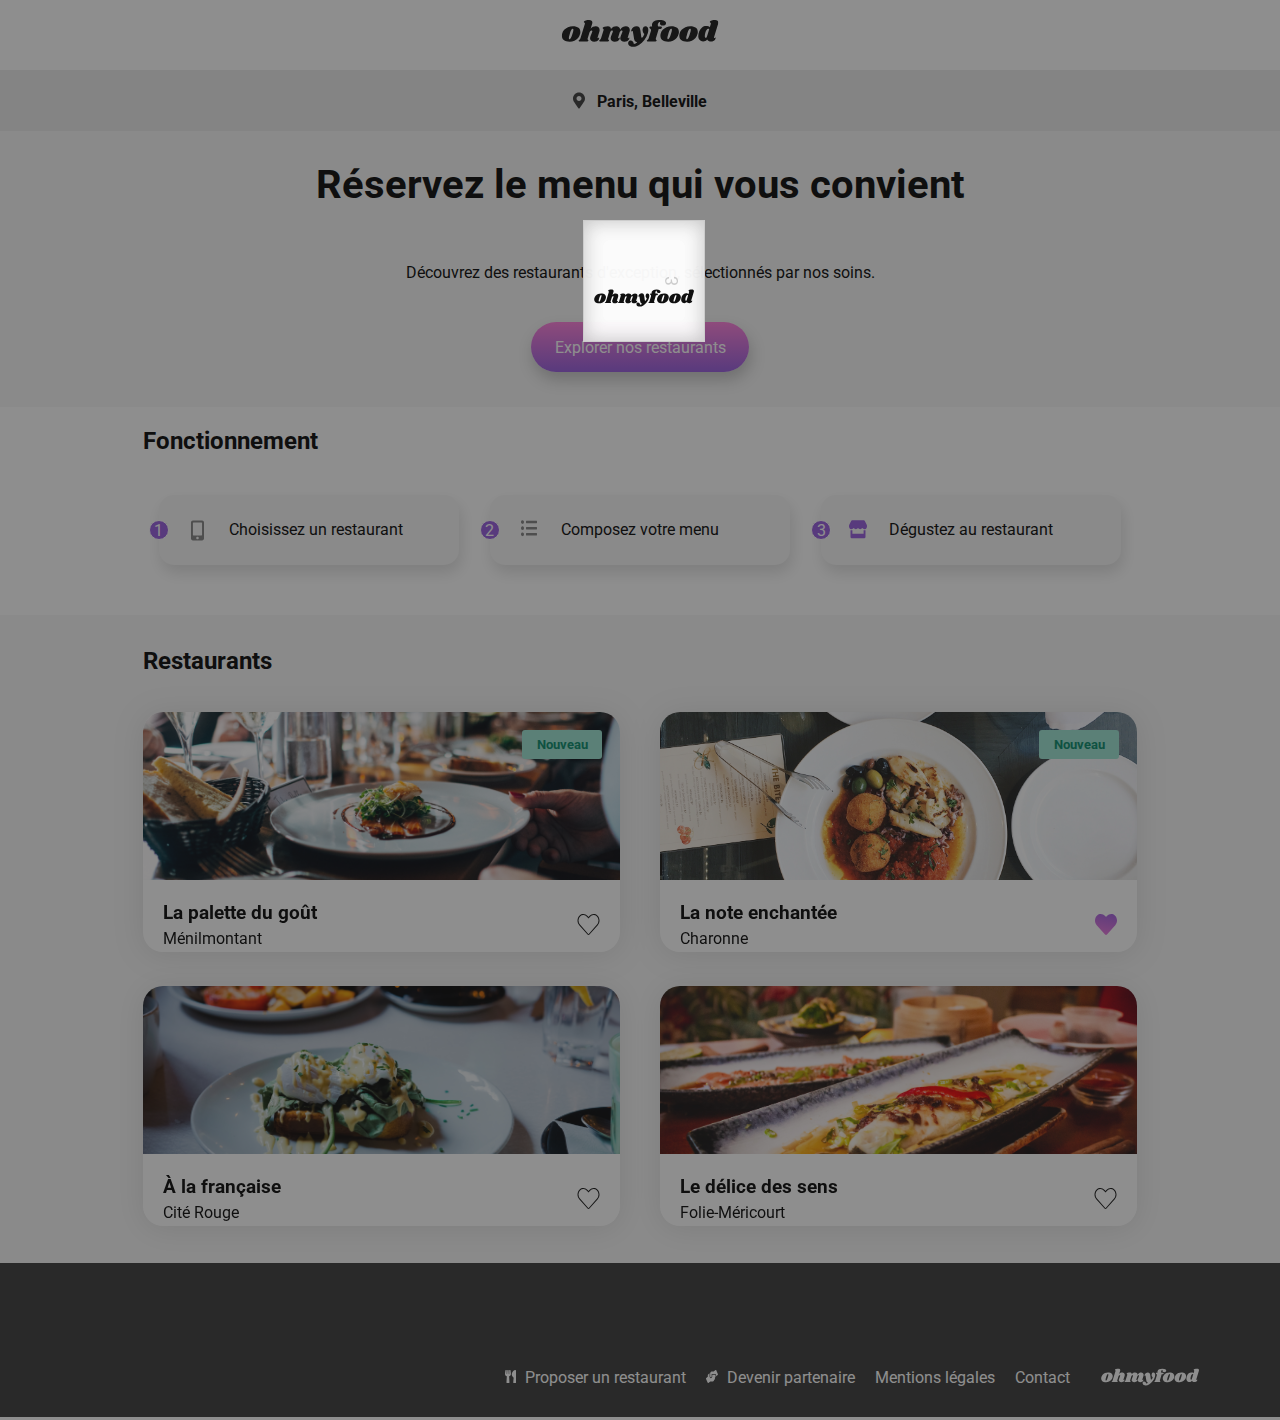
==== commit 67cf0ceb: "home page w3c ok" ====
--- a/index.html
+++ b/index.html
@@ -118,15 +118,15 @@
                         <input type="checkbox"  name="like1" id="like1" />
                         <label  for="like1" class="menu__content__logo" >
                             <svg class="heart unliked" width="23" height="21" viewBox="0 0 23 21" fill="none" xmlns="http://www.w3.org/2000/svg">
-                                <mask id="path-1-inside-1_25368_773" fill="white">
-                                <path d="M20.365 1.43593C18.0103 -0.753131 14.5083 -0.359381 12.347 2.07343L11.5005 3.02499L10.654 2.07343C8.49701 -0.359381 4.99076 -0.753131 2.63607 1.43593C-0.0623634 3.94843 -0.204161 8.45781 2.21068 11.1812L10.5251 20.5469C11.0622 21.1516 11.9345 21.1516 12.4716 20.5469L20.7861 11.1812C23.2052 8.45781 23.0634 3.94843 20.365 1.43593Z"/>
-                                </mask>
-                                <path d="M20.365 1.43593C18.0103 -0.753131 14.5083 -0.359381 12.347 2.07343L11.5005 3.02499L10.654 2.07343C8.49701 -0.359381 4.99076 -0.753131 2.63607 1.43593C-0.0623634 3.94843 -0.204161 8.45781 2.21068 11.1812L10.5251 20.5469C11.0622 21.1516 11.9345 21.1516 12.4716 20.5469L20.7861 11.1812C23.2052 8.45781 23.0634 3.94843 20.365 1.43593Z" stroke="#101010" stroke-width="2" mask="url(#path-1-inside-1_25368_773)"/>
-                            </svg>   
-                            <svg class="like liked" width="22" height="21" viewBox="0 0 22 21" fill="none" xmlns="http://www.w3.org/2000/svg">
-                                <path d="M19.865 1.43593C17.5103 -0.753131 14.0083 -0.359381 11.847 2.07343L11.0005 3.02499L10.154 2.07343C7.99701 -0.359381 4.49076 -0.753131 2.13607 1.43593C-0.562363 3.94843 -0.704161 8.45781 1.71068 11.1812L10.0251 20.5469C10.5622 21.1516 11.4345 21.1516 11.9716 20.5469L20.2861 11.1812C22.7052 8.45781 22.5634 3.94843 19.865 1.43593Z" fill="url(#paint0_linear_87783_528)"/>
-                                <defs>
-                                <linearGradient id="paint0_linear_87783_528" x1="11.0002" y1="-5.4601" x2="3.43443" y2="27.9923" gradientUnits="userSpaceOnUse">
+                                <mask id="path-1-inside-1_25368_7731" fill="white">
+                                <path d="M20.365 1.43593C18.0103 -0.753131 14.5083 -0.359381 12.347 2.07343L11.5005 3.02499L10.654 2.07343C8.49701 -0.359381 4.99076 -0.753131 2.63607 1.43593C-0.0623634 3.94843 -0.204161 8.45781 2.21068 11.1812L10.5251 20.5469C11.0622 21.1516 11.9345 21.1516 12.4716 20.5469L20.7861 11.1812C23.2052 8.45781 23.0634 3.94843 20.365 1.43593Z"/>
+                                </mask>
+                                <path d="M20.365 1.43593C18.0103 -0.753131 14.5083 -0.359381 12.347 2.07343L11.5005 3.02499L10.654 2.07343C8.49701 -0.359381 4.99076 -0.753131 2.63607 1.43593C-0.0623634 3.94843 -0.204161 8.45781 2.21068 11.1812L10.5251 20.5469C11.0622 21.1516 11.9345 21.1516 12.4716 20.5469L20.7861 11.1812C23.2052 8.45781 23.0634 3.94843 20.365 1.43593Z" stroke="#101010" stroke-width="2" mask="url(#path-1-inside-1_25368_7731)"/>
+                            </svg>   
+                            <svg class="like liked" width="22" height="21" viewBox="0 0 22 21" fill="none" xmlns="http://www.w3.org/2000/svg">
+                                <path d="M19.865 1.43593C17.5103 -0.753131 14.0083 -0.359381 11.847 2.07343L11.0005 3.02499L10.154 2.07343C7.99701 -0.359381 4.49076 -0.753131 2.13607 1.43593C-0.562363 3.94843 -0.704161 8.45781 1.71068 11.1812L10.0251 20.5469C10.5622 21.1516 11.4345 21.1516 11.9716 20.5469L20.2861 11.1812C22.7052 8.45781 22.5634 3.94843 19.865 1.43593Z" fill="url(#paint0_linear_87783_5281)"/>
+                                <defs>
+                                <linearGradient id="paint0_linear_87783_5281" x1="11.0002" y1="-5.4601" x2="3.43443" y2="27.9923" gradientUnits="userSpaceOnUse">
                                 <stop offset="0" stop-color="#9356DC"/>
                                 <stop offset="1" stop-color="#FF79DA"/>
                                 </linearGradient>
@@ -150,15 +150,15 @@
                         <input type="checkbox" name="like2" id="like2"  checked/>
                         <label for="like2" class="menu__content__logo" >
                             <svg class="heart unliked" width="23" height="21" viewBox="0 0 23 21" fill="none" xmlns="http://www.w3.org/2000/svg">
-                                <mask id="path-1-inside-1_25368_773" fill="white">
-                                <path d="M20.365 1.43593C18.0103 -0.753131 14.5083 -0.359381 12.347 2.07343L11.5005 3.02499L10.654 2.07343C8.49701 -0.359381 4.99076 -0.753131 2.63607 1.43593C-0.0623634 3.94843 -0.204161 8.45781 2.21068 11.1812L10.5251 20.5469C11.0622 21.1516 11.9345 21.1516 12.4716 20.5469L20.7861 11.1812C23.2052 8.45781 23.0634 3.94843 20.365 1.43593Z"/>
-                                </mask>
-                                <path d="M20.365 1.43593C18.0103 -0.753131 14.5083 -0.359381 12.347 2.07343L11.5005 3.02499L10.654 2.07343C8.49701 -0.359381 4.99076 -0.753131 2.63607 1.43593C-0.0623634 3.94843 -0.204161 8.45781 2.21068 11.1812L10.5251 20.5469C11.0622 21.1516 11.9345 21.1516 12.4716 20.5469L20.7861 11.1812C23.2052 8.45781 23.0634 3.94843 20.365 1.43593Z" stroke="#101010" stroke-width="2" mask="url(#path-1-inside-1_25368_773)"/>
-                            </svg>   
-                            <svg class="like liked" width="22" height="21" viewBox="0 0 22 21" fill="none" xmlns="http://www.w3.org/2000/svg">
-                                <path d="M19.865 1.43593C17.5103 -0.753131 14.0083 -0.359381 11.847 2.07343L11.0005 3.02499L10.154 2.07343C7.99701 -0.359381 4.49076 -0.753131 2.13607 1.43593C-0.562363 3.94843 -0.704161 8.45781 1.71068 11.1812L10.0251 20.5469C10.5622 21.1516 11.4345 21.1516 11.9716 20.5469L20.2861 11.1812C22.7052 8.45781 22.5634 3.94843 19.865 1.43593Z" fill="url(#paint0_linear_87783_528)"/>
-                                <defs>
-                                <linearGradient id="paint0_linear_87783_528" x1="11.0002" y1="-5.4601" x2="3.43443" y2="27.9923" gradientUnits="userSpaceOnUse">
+                                <mask id="path-1-inside-1_25368_7732" fill="white">
+                                <path d="M20.365 1.43593C18.0103 -0.753131 14.5083 -0.359381 12.347 2.07343L11.5005 3.02499L10.654 2.07343C8.49701 -0.359381 4.99076 -0.753131 2.63607 1.43593C-0.0623634 3.94843 -0.204161 8.45781 2.21068 11.1812L10.5251 20.5469C11.0622 21.1516 11.9345 21.1516 12.4716 20.5469L20.7861 11.1812C23.2052 8.45781 23.0634 3.94843 20.365 1.43593Z"/>
+                                </mask>
+                                <path d="M20.365 1.43593C18.0103 -0.753131 14.5083 -0.359381 12.347 2.07343L11.5005 3.02499L10.654 2.07343C8.49701 -0.359381 4.99076 -0.753131 2.63607 1.43593C-0.0623634 3.94843 -0.204161 8.45781 2.21068 11.1812L10.5251 20.5469C11.0622 21.1516 11.9345 21.1516 12.4716 20.5469L20.7861 11.1812C23.2052 8.45781 23.0634 3.94843 20.365 1.43593Z" stroke="#101010" stroke-width="2" mask="url(#path-1-inside-1_25368_7732)"/>
+                            </svg>   
+                            <svg class="like liked" width="22" height="21" viewBox="0 0 22 21" fill="none" xmlns="http://www.w3.org/2000/svg">
+                                <path d="M19.865 1.43593C17.5103 -0.753131 14.0083 -0.359381 11.847 2.07343L11.0005 3.02499L10.154 2.07343C7.99701 -0.359381 4.49076 -0.753131 2.13607 1.43593C-0.562363 3.94843 -0.704161 8.45781 1.71068 11.1812L10.0251 20.5469C10.5622 21.1516 11.4345 21.1516 11.9716 20.5469L20.2861 11.1812C22.7052 8.45781 22.5634 3.94843 19.865 1.43593Z" fill="url(#paint0_linear_87783_5282)"/>
+                                <defs>
+                                <linearGradient id="paint0_linear_87783_5282" x1="11.0002" y1="-5.4601" x2="3.43443" y2="27.9923" gradientUnits="userSpaceOnUse">
                                 <stop offset="0" stop-color="#9356DC"/>
                                 <stop offset="1" stop-color="#FF79DA"/>
                                 </linearGradient>
@@ -181,15 +181,15 @@
                         <input type="checkbox" name="like3" id="like3" >
                         <label for="like3" class="menu__content__logo" >
                             <svg class="heart unliked" width="23" height="21" viewBox="0 0 23 21" fill="none" xmlns="http://www.w3.org/2000/svg">
-                                <mask id="path-1-inside-1_25368_773" fill="white">
-                                <path d="M20.365 1.43593C18.0103 -0.753131 14.5083 -0.359381 12.347 2.07343L11.5005 3.02499L10.654 2.07343C8.49701 -0.359381 4.99076 -0.753131 2.63607 1.43593C-0.0623634 3.94843 -0.204161 8.45781 2.21068 11.1812L10.5251 20.5469C11.0622 21.1516 11.9345 21.1516 12.4716 20.5469L20.7861 11.1812C23.2052 8.45781 23.0634 3.94843 20.365 1.43593Z"/>
-                                </mask>
-                                <path d="M20.365 1.43593C18.0103 -0.753131 14.5083 -0.359381 12.347 2.07343L11.5005 3.02499L10.654 2.07343C8.49701 -0.359381 4.99076 -0.753131 2.63607 1.43593C-0.0623634 3.94843 -0.204161 8.45781 2.21068 11.1812L10.5251 20.5469C11.0622 21.1516 11.9345 21.1516 12.4716 20.5469L20.7861 11.1812C23.2052 8.45781 23.0634 3.94843 20.365 1.43593Z" stroke="#101010" stroke-width="2" mask="url(#path-1-inside-1_25368_773)"/>
-                            </svg>   
-                            <svg class="like liked" width="22" height="21" viewBox="0 0 22 21" fill="none" xmlns="http://www.w3.org/2000/svg">
-                                <path d="M19.865 1.43593C17.5103 -0.753131 14.0083 -0.359381 11.847 2.07343L11.0005 3.02499L10.154 2.07343C7.99701 -0.359381 4.49076 -0.753131 2.13607 1.43593C-0.562363 3.94843 -0.704161 8.45781 1.71068 11.1812L10.0251 20.5469C10.5622 21.1516 11.4345 21.1516 11.9716 20.5469L20.2861 11.1812C22.7052 8.45781 22.5634 3.94843 19.865 1.43593Z" fill="url(#paint0_linear_87783_528)"/>
-                                <defs>
-                                <linearGradient id="paint0_linear_87783_528" x1="11.0002" y1="-5.4601" x2="3.43443" y2="27.9923" gradientUnits="userSpaceOnUse">
+                                <mask id="path-1-inside-1_25368_7733" fill="white">
+                                <path d="M20.365 1.43593C18.0103 -0.753131 14.5083 -0.359381 12.347 2.07343L11.5005 3.02499L10.654 2.07343C8.49701 -0.359381 4.99076 -0.753131 2.63607 1.43593C-0.0623634 3.94843 -0.204161 8.45781 2.21068 11.1812L10.5251 20.5469C11.0622 21.1516 11.9345 21.1516 12.4716 20.5469L20.7861 11.1812C23.2052 8.45781 23.0634 3.94843 20.365 1.43593Z"/>
+                                </mask>
+                                <path d="M20.365 1.43593C18.0103 -0.753131 14.5083 -0.359381 12.347 2.07343L11.5005 3.02499L10.654 2.07343C8.49701 -0.359381 4.99076 -0.753131 2.63607 1.43593C-0.0623634 3.94843 -0.204161 8.45781 2.21068 11.1812L10.5251 20.5469C11.0622 21.1516 11.9345 21.1516 12.4716 20.5469L20.7861 11.1812C23.2052 8.45781 23.0634 3.94843 20.365 1.43593Z" stroke="#101010" stroke-width="2" mask="url(#path-1-inside-1_25368_7733)"/>
+                            </svg>   
+                            <svg class="like liked" width="22" height="21" viewBox="0 0 22 21" fill="none" xmlns="http://www.w3.org/2000/svg">
+                                <path d="M19.865 1.43593C17.5103 -0.753131 14.0083 -0.359381 11.847 2.07343L11.0005 3.02499L10.154 2.07343C7.99701 -0.359381 4.49076 -0.753131 2.13607 1.43593C-0.562363 3.94843 -0.704161 8.45781 1.71068 11.1812L10.0251 20.5469C10.5622 21.1516 11.4345 21.1516 11.9716 20.5469L20.2861 11.1812C22.7052 8.45781 22.5634 3.94843 19.865 1.43593Z" fill="url(#paint0_linear_87783_5283)"/>
+                                <defs>
+                                <linearGradient id="paint0_linear_87783_5283" x1="11.0002" y1="-5.4601" x2="3.43443" y2="27.9923" gradientUnits="userSpaceOnUse">
                                 <stop offset="0" stop-color="#9356DC"/>
                                 <stop offset="1" stop-color="#FF79DA"/>
                                 </linearGradient>
@@ -212,15 +212,15 @@
                         <input type="checkbox" name="like4" id="like4" >
                         <label for="like4" class="menu__content__logo" >
                             <svg class="heart unliked" width="23" height="21" viewBox="0 0 23 21" fill="none" xmlns="http://www.w3.org/2000/svg">
-                                <mask id="path-1-inside-1_25368_773" fill="white">
-                                <path d="M20.365 1.43593C18.0103 -0.753131 14.5083 -0.359381 12.347 2.07343L11.5005 3.02499L10.654 2.07343C8.49701 -0.359381 4.99076 -0.753131 2.63607 1.43593C-0.0623634 3.94843 -0.204161 8.45781 2.21068 11.1812L10.5251 20.5469C11.0622 21.1516 11.9345 21.1516 12.4716 20.5469L20.7861 11.1812C23.2052 8.45781 23.0634 3.94843 20.365 1.43593Z"/>
-                                </mask>
-                                <path d="M20.365 1.43593C18.0103 -0.753131 14.5083 -0.359381 12.347 2.07343L11.5005 3.02499L10.654 2.07343C8.49701 -0.359381 4.99076 -0.753131 2.63607 1.43593C-0.0623634 3.94843 -0.204161 8.45781 2.21068 11.1812L10.5251 20.5469C11.0622 21.1516 11.9345 21.1516 12.4716 20.5469L20.7861 11.1812C23.2052 8.45781 23.0634 3.94843 20.365 1.43593Z" stroke="#101010" stroke-width="2" mask="url(#path-1-inside-1_25368_773)"/>
-                            </svg>   
-                            <svg class="like liked" width="22" height="21" viewBox="0 0 22 21" fill="none" xmlns="http://www.w3.org/2000/svg">
-                                <path d="M19.865 1.43593C17.5103 -0.753131 14.0083 -0.359381 11.847 2.07343L11.0005 3.02499L10.154 2.07343C7.99701 -0.359381 4.49076 -0.753131 2.13607 1.43593C-0.562363 3.94843 -0.704161 8.45781 1.71068 11.1812L10.0251 20.5469C10.5622 21.1516 11.4345 21.1516 11.9716 20.5469L20.2861 11.1812C22.7052 8.45781 22.5634 3.94843 19.865 1.43593Z" fill="url(#paint0_linear_87783_528)"/>
-                                <defs>
-                                <linearGradient id="paint0_linear_87783_528" x1="11.0002" y1="-5.4601" x2="3.43443" y2="27.9923" gradientUnits="userSpaceOnUse">
+                                <mask id="path-1-inside-1_25368_7734" fill="white">
+                                <path d="M20.365 1.43593C18.0103 -0.753131 14.5083 -0.359381 12.347 2.07343L11.5005 3.02499L10.654 2.07343C8.49701 -0.359381 4.99076 -0.753131 2.63607 1.43593C-0.0623634 3.94843 -0.204161 8.45781 2.21068 11.1812L10.5251 20.5469C11.0622 21.1516 11.9345 21.1516 12.4716 20.5469L20.7861 11.1812C23.2052 8.45781 23.0634 3.94843 20.365 1.43593Z"/>
+                                </mask>
+                                <path d="M20.365 1.43593C18.0103 -0.753131 14.5083 -0.359381 12.347 2.07343L11.5005 3.02499L10.654 2.07343C8.49701 -0.359381 4.99076 -0.753131 2.63607 1.43593C-0.0623634 3.94843 -0.204161 8.45781 2.21068 11.1812L10.5251 20.5469C11.0622 21.1516 11.9345 21.1516 12.4716 20.5469L20.7861 11.1812C23.2052 8.45781 23.0634 3.94843 20.365 1.43593Z" stroke="#101010" stroke-width="2" mask="url(#path-1-inside-1_25368_7734)"/>
+                            </svg>   
+                            <svg class="like liked" width="22" height="21" viewBox="0 0 22 21" fill="none" xmlns="http://www.w3.org/2000/svg">
+                                <path d="M19.865 1.43593C17.5103 -0.753131 14.0083 -0.359381 11.847 2.07343L11.0005 3.02499L10.154 2.07343C7.99701 -0.359381 4.49076 -0.753131 2.13607 1.43593C-0.562363 3.94843 -0.704161 8.45781 1.71068 11.1812L10.0251 20.5469C10.5622 21.1516 11.4345 21.1516 11.9716 20.5469L20.2861 11.1812C22.7052 8.45781 22.5634 3.94843 19.865 1.43593Z" fill="url(#paint0_linear_87783_5284)"/>
+                                <defs>
+                                <linearGradient id="paint0_linear_87783_5284" x1="11.0002" y1="-5.4601" x2="3.43443" y2="27.9923" gradientUnits="userSpaceOnUse">
                                 <stop offset="0" stop-color="#9356DC"/>
                                 <stop offset="1" stop-color="#FF79DA"/>
                                 </linearGradient>
--- a/assets/style/css/home.css
+++ b/assets/style/css/home.css
@@ -117,6 +117,8 @@
 
 #loading-control + label {
   position: absolute;
+  background-color: rgb(29, 29, 29);
+  opacity: 50%;
   width: 100%;
   height: 2700px;
   z-index: 300;
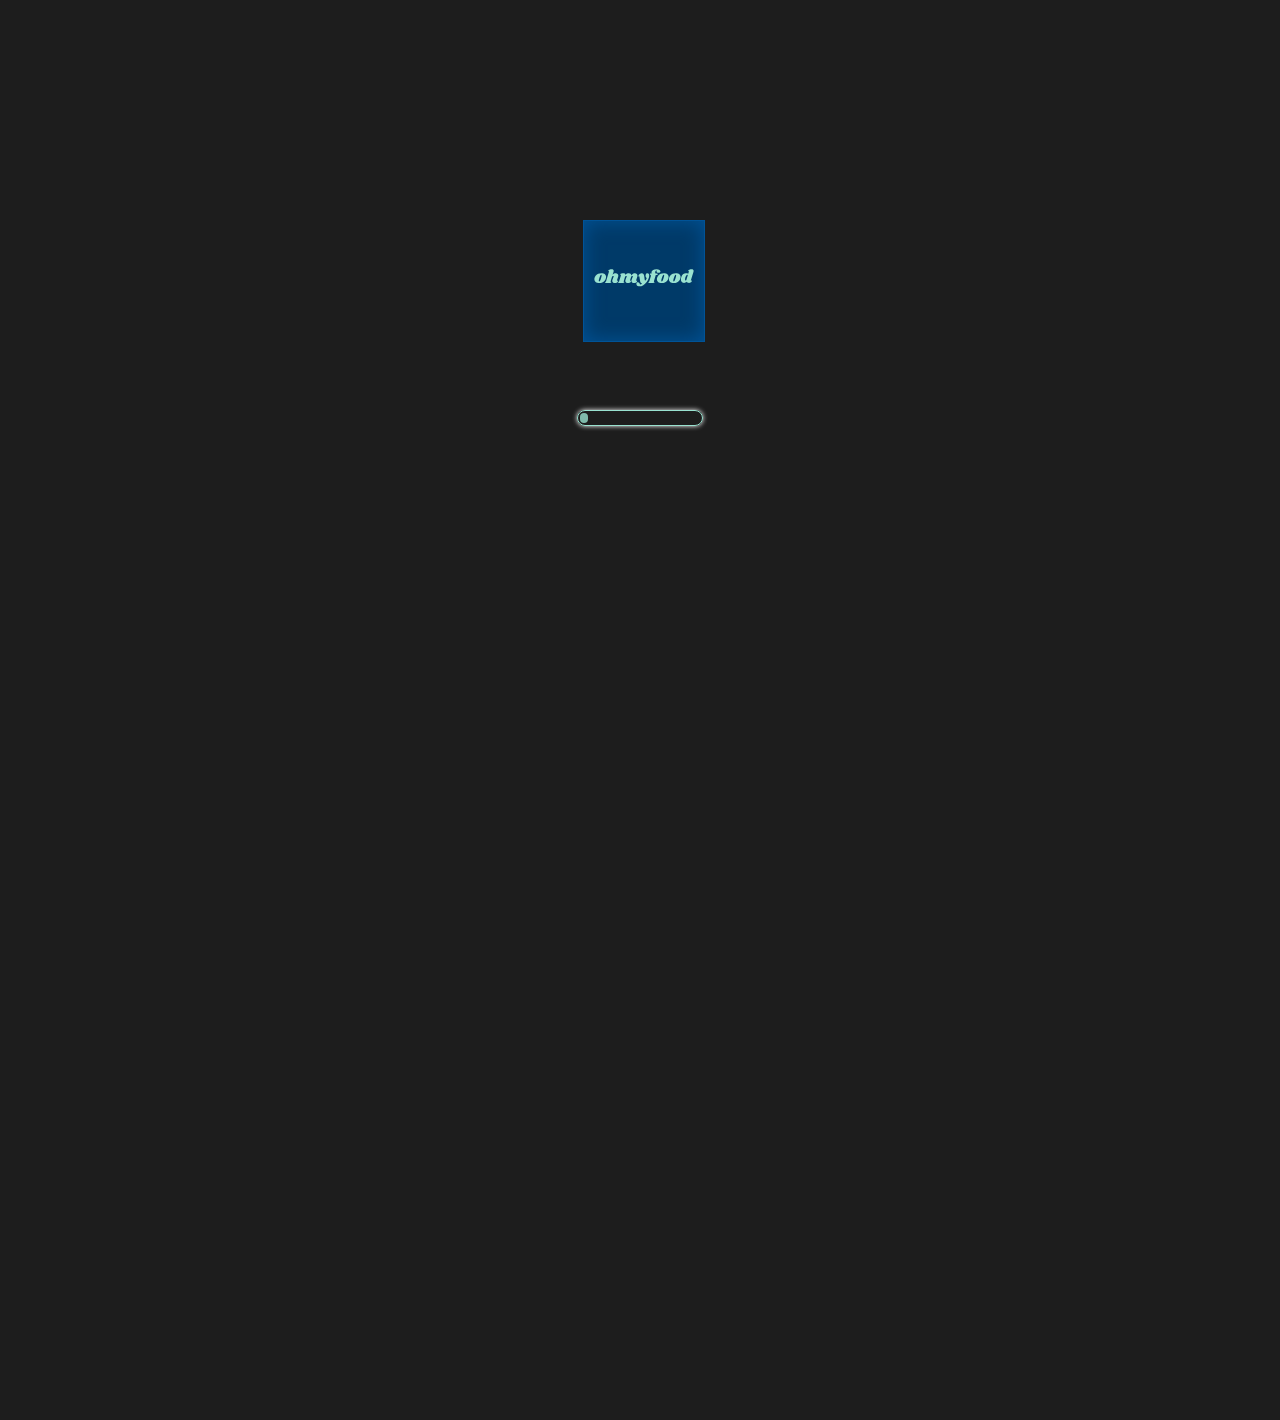
==== commit 20487613: "animation loading progress bar" ====
--- a/index.html
+++ b/index.html
@@ -29,15 +29,15 @@
             <label for="loading-control"></label>
             <div  class="loading__cube">
                 <div class="face1">
-                    <svg class="loading__cube__logo" width="196" height="34" viewBox="0 0 196 34" fill="none" xmlns="http://www.w3.org/2000/svg">
-                        <path d="M13.932 7.956C17.196 7.956 19.596 8.61599 21.132 9.936C22.692 11.256 23.472 12.984 23.472 15.12C23.472 15.84 23.376 16.644 23.184 17.532C22.728 19.5 21.876 21.228 20.628 22.716C19.38 24.18 17.844 25.32 16.02 26.136C14.22 26.928 12.264 27.324 10.152 27.324C6.81599 27.324 4.34399 26.664 2.73599 25.344C1.15199 24 0.359985 22.224 0.359985 20.016C0.359985 19.272 0.455985 18.444 0.647985 17.532C1.10399 15.66 1.96799 14.004 3.23999 12.564C4.53599 11.1 6.10799 9.972 7.95599 9.18C9.82799 8.364 11.82 7.956 13.932 7.956ZM13.824 11.16C13.32 11.16 12.78 11.616 12.204 12.528C11.652 13.416 10.992 15.108 10.224 17.604C9.45599 20.1 9.07199 21.852 9.07199 22.86C9.07199 23.388 9.15599 23.748 9.32399 23.94C9.49199 24.108 9.71999 24.192 10.008 24.192C10.512 24.24 11.028 23.808 11.556 22.896C12.108 21.984 12.792 20.208 13.608 17.568C14.352 15.24 14.724 13.548 14.724 12.492C14.724 11.988 14.64 11.64 14.472 11.448C14.328 11.256 14.112 11.16 13.824 11.16Z" fill="#101010"/>
-                        <path d="M44.9899 22.032C44.9419 22.128 44.9179 22.272 44.9179 22.464C44.9179 22.632 44.9539 22.764 45.0259 22.86C45.1219 22.956 45.2419 23.004 45.3859 23.004C45.6739 23.004 45.9139 22.884 46.1059 22.644C46.3219 22.38 46.4659 22.248 46.5379 22.248C46.6579 22.248 46.7539 22.332 46.8259 22.5C46.8979 22.644 46.9339 22.824 46.9339 23.04C46.9579 23.736 46.7299 24.42 46.2499 25.092C45.7699 25.74 45.0619 26.28 44.1259 26.712C43.2139 27.12 42.1099 27.324 40.8139 27.324C39.2299 27.324 37.9699 26.964 37.0339 26.244C36.0979 25.5 35.6179 24.516 35.5939 23.292C35.5939 22.404 35.8099 21.408 36.2419 20.304L38.2219 15.12C38.3419 14.808 38.4019 14.556 38.4019 14.364C38.4019 14.052 38.2939 13.812 38.0779 13.644C37.8859 13.452 37.6459 13.356 37.3579 13.356C36.9019 13.356 36.4339 13.572 35.9539 14.004C35.4979 14.412 35.1259 15.084 34.8379 16.02V15.948L32.5699 23.256C32.4979 23.544 32.4619 23.796 32.4619 24.012C32.4619 24.324 32.5219 24.576 32.6419 24.768C32.7619 24.936 32.9299 25.104 33.1459 25.272C33.3139 25.44 33.4339 25.584 33.5059 25.704C33.5779 25.8 33.5899 25.932 33.5419 26.1C33.4219 26.412 33.1819 26.64 32.8219 26.784C32.4619 26.928 31.9099 27 31.1659 27H22.9579C22.3339 27 21.8779 26.904 21.5899 26.712C21.3019 26.496 21.2059 26.22 21.3019 25.884C21.3979 25.596 21.6499 25.344 22.0579 25.128C22.4179 24.936 22.7179 24.708 22.9579 24.444C23.1979 24.18 23.4019 23.76 23.5699 23.184L29.0419 5.22C29.1139 5.004 29.1499 4.824 29.1499 4.68C29.1499 4.416 29.0779 4.2 28.9339 4.032C28.8139 3.864 28.6459 3.696 28.4299 3.528C28.1899 3.336 28.0099 3.168 27.8899 3.024C27.7939 2.88 27.7819 2.688 27.8539 2.448C27.9979 1.896 28.7539 1.416 30.1219 1.00799C31.4899 0.599996 32.9179 0.395996 34.4059 0.395996C35.7979 0.395996 36.8179 0.659996 37.4659 1.188C38.1379 1.716 38.4739 2.436 38.4739 3.348C38.4739 3.876 38.3899 4.392 38.2219 4.896L36.2779 11.232C37.2139 10.008 38.1979 9.156 39.2299 8.676C40.2859 8.196 41.4259 7.956 42.6499 7.956C44.1139 7.956 45.2899 8.4 46.1779 9.288C47.0899 10.176 47.5459 11.328 47.5459 12.744C47.5459 13.488 47.4259 14.22 47.1859 14.94L44.9899 22.032Z" fill="#101010"/>
-                        <path d="M82.7165 22.032C82.6685 22.128 82.6445 22.272 82.6445 22.464C82.6445 22.632 82.6805 22.764 82.7525 22.86C82.8485 22.956 82.9685 23.004 83.1125 23.004C83.4005 23.004 83.6405 22.884 83.8325 22.644C84.0485 22.38 84.1925 22.248 84.2645 22.248C84.3845 22.248 84.4805 22.332 84.5525 22.5C84.6245 22.644 84.6605 22.824 84.6605 23.04C84.6845 23.736 84.4565 24.42 83.9765 25.092C83.4965 25.74 82.7885 26.28 81.8525 26.712C80.9405 27.12 79.8365 27.324 78.5405 27.324C76.9565 27.324 75.6965 26.964 74.7605 26.244C73.8245 25.5 73.3445 24.516 73.3205 23.292C73.3205 22.404 73.5365 21.408 73.9685 20.304L75.9485 15.12C76.0685 14.808 76.1285 14.556 76.1285 14.364C76.1285 14.052 76.0205 13.812 75.8045 13.644C75.6125 13.452 75.3725 13.356 75.0845 13.356C74.6765 13.356 74.2565 13.536 73.8245 13.896C73.3925 14.256 73.0085 14.82 72.6725 15.588L70.6925 22.032C70.6445 22.128 70.6205 22.272 70.6205 22.464C70.6205 22.632 70.6565 22.764 70.7285 22.86C70.8245 22.956 70.9445 23.004 71.0885 23.004C71.3765 23.004 71.6165 22.884 71.8085 22.644C72.0245 22.38 72.1685 22.248 72.2405 22.248C72.3605 22.248 72.4565 22.332 72.5285 22.5C72.6005 22.644 72.6365 22.824 72.6365 23.04C72.6605 23.736 72.4325 24.42 71.9525 25.092C71.4725 25.74 70.7645 26.28 69.8285 26.712C68.9165 27.12 67.8125 27.324 66.5165 27.324C64.9325 27.324 63.6725 26.964 62.7365 26.244C61.8005 25.5 61.3205 24.516 61.2965 23.292C61.2965 22.404 61.5125 21.408 61.9445 20.304L63.9245 15.12C64.0445 14.808 64.1045 14.556 64.1045 14.364C64.1045 14.052 63.9965 13.812 63.7805 13.644C63.5885 13.452 63.3485 13.356 63.0605 13.356C62.6525 13.356 62.2325 13.536 61.8005 13.896C61.3685 14.232 61.0085 14.784 60.7205 15.552L58.3445 23.256C58.2485 23.52 58.2005 23.772 58.2005 24.012C58.2005 24.3 58.2605 24.54 58.3805 24.732C58.5005 24.9 58.6685 25.08 58.8845 25.272C59.0525 25.416 59.1725 25.548 59.2445 25.668C59.3165 25.788 59.3285 25.932 59.2805 26.1C59.1845 26.412 58.9565 26.64 58.5965 26.784C58.2365 26.928 57.6725 27 56.9045 27H48.6965C48.0725 27 47.6285 26.904 47.3645 26.712C47.0765 26.496 46.9685 26.22 47.0405 25.884C47.1365 25.596 47.3885 25.344 47.7965 25.128C48.1565 24.936 48.4565 24.708 48.6965 24.444C48.9365 24.18 49.1405 23.76 49.3085 23.184L52.5125 12.78C52.5605 12.66 52.5845 12.492 52.5845 12.276C52.5845 12.012 52.5245 11.808 52.4045 11.664C52.3085 11.52 52.1405 11.34 51.9005 11.124C51.6605 10.932 51.4925 10.764 51.3965 10.62C51.3005 10.476 51.2885 10.284 51.3605 10.044C51.5045 9.492 52.2605 9.012 53.6285 8.604C54.9965 8.172 56.4245 7.956 57.9125 7.956C59.0885 7.956 60.0125 8.28 60.6845 8.928C61.3805 9.576 61.7165 10.464 61.6925 11.592C62.6765 10.224 63.7085 9.276 64.7885 8.748C65.8925 8.22 67.0805 7.956 68.3525 7.956C69.7445 7.956 70.8725 8.364 71.7365 9.18C72.6245 9.972 73.1165 11.016 73.2125 12.312C74.2445 10.68 75.3485 9.552 76.5245 8.928C77.7005 8.28 78.9845 7.956 80.3765 7.956C81.8405 7.956 83.0165 8.4 83.9045 9.288C84.8165 10.176 85.2725 11.328 85.2725 12.744C85.2725 13.488 85.1525 14.22 84.9125 14.94L82.7165 22.032Z" fill="#101010"/>
-                        <path d="M104.932 7.956C105.988 7.956 106.828 8.388 107.452 9.252C108.1 10.092 108.424 11.244 108.424 12.708C108.424 13.98 108.196 15.348 107.74 16.812C106.852 19.764 105.424 22.548 103.456 25.164C101.512 27.78 99.2675 29.88 96.7235 31.464C94.2035 33.048 91.6836 33.84 89.1636 33.84C87.9156 33.84 86.8355 33.624 85.9235 33.192C85.0355 32.76 84.3635 32.184 83.9075 31.464C83.4275 30.744 83.1875 29.976 83.1875 29.16C83.1875 28.8 83.2475 28.404 83.3675 27.972C83.5835 27.3 83.9435 26.784 84.4475 26.424C84.9515 26.064 85.5516 25.884 86.2476 25.884C87.3516 25.884 88.2515 26.256 88.9475 27C89.6675 27.768 90.1236 28.812 90.3156 30.132C91.8516 30.06 93.2675 29.4 94.5635 28.152C93.3395 27.936 92.4275 27.528 91.8275 26.928C91.2515 26.304 90.8555 25.344 90.6395 24.048L89.1995 15.228C89.1275 14.772 89.0195 14.46 88.8755 14.292C88.7555 14.1 88.5876 14.004 88.3716 14.004C88.2036 14.004 87.9995 14.088 87.7595 14.256C87.5435 14.424 87.3875 14.508 87.2915 14.508C87.0995 14.508 87.0035 14.304 87.0035 13.896C87.0035 13.56 87.0635 13.2 87.1835 12.816C87.6155 11.448 88.4196 10.296 89.5956 9.36C90.7716 8.4 92.1395 7.92 93.6995 7.92C95.2355 7.92 96.3635 8.376 97.0835 9.288C97.8275 10.2 98.3076 11.604 98.5236 13.5L99.6035 21.42C99.6755 22.02 99.8915 22.32 100.252 22.32C100.684 22.32 101.188 21.936 101.764 21.168C102.34 20.376 102.904 19.26 103.456 17.82C102.736 17.172 102.184 16.428 101.8 15.588C101.416 14.748 101.224 13.848 101.224 12.888C101.224 12.144 101.32 11.472 101.512 10.872C101.8 9.912 102.244 9.192 102.844 8.712C103.468 8.208 104.164 7.956 104.932 7.956Z" fill="#101010"/>
-                        <path d="M122.864 0.395996C125.432 0.395996 127.352 0.791996 128.624 1.584C129.92 2.352 130.568 3.3 130.568 4.428C130.568 5.34 130.184 6.048 129.416 6.552C128.672 7.032 127.688 7.272 126.464 7.272C125.336 7.272 124.46 6.996 123.836 6.444C123.212 5.892 122.9 5.208 122.9 4.392C122.9 3.888 123.056 3.36 123.368 2.808C122.648 2.808 122.048 2.988 121.568 3.348C121.088 3.684 120.716 4.272 120.452 5.112C120.308 5.64 120.236 6.132 120.236 6.588C120.236 7.164 120.332 7.62 120.524 7.956C120.74 8.268 121.04 8.424 121.424 8.424H123.548C124.796 8.424 125.42 8.808 125.42 9.576C125.42 9.672 125.396 9.816 125.348 10.008C125.204 10.536 124.904 10.932 124.448 11.196C124.016 11.46 123.356 11.592 122.468 11.592H121.388L117.824 23.256C117.752 23.544 117.716 23.796 117.716 24.012C117.716 24.324 117.776 24.576 117.896 24.768C118.016 24.936 118.184 25.104 118.4 25.272C118.568 25.44 118.688 25.584 118.76 25.704C118.832 25.8 118.844 25.932 118.796 26.1C118.676 26.412 118.436 26.64 118.076 26.784C117.716 26.928 117.164 27 116.42 27H108.212C107.588 27 107.132 26.904 106.844 26.712C106.556 26.496 106.46 26.22 106.556 25.884C106.652 25.596 106.904 25.344 107.312 25.128C107.672 24.936 107.972 24.708 108.212 24.444C108.452 24.18 108.656 23.76 108.824 23.184L111.632 13.968C111.752 13.608 111.812 13.236 111.812 12.852C111.812 12.372 111.704 12 111.488 11.736C111.296 11.448 110.996 11.136 110.588 10.8C110.324 10.584 110.12 10.404 109.976 10.26C109.856 10.092 109.796 9.9 109.796 9.684C109.772 9.228 109.928 8.904 110.264 8.712C110.624 8.52 111.296 8.424 112.28 8.424H113.18C113.012 7.824 112.928 7.224 112.928 6.624C112.928 6.024 113.036 5.4 113.252 4.752C113.708 3.528 114.68 2.496 116.168 1.65599C117.68 0.815996 119.912 0.395996 122.864 0.395996Z" fill="#101010"/>
-                        <path d="M137.084 7.956C140.348 7.956 142.748 8.61599 144.284 9.936C145.844 11.256 146.624 12.984 146.624 15.12C146.624 15.84 146.528 16.644 146.336 17.532C145.88 19.5 145.028 21.228 143.78 22.716C142.532 24.18 140.996 25.32 139.172 26.136C137.372 26.928 135.416 27.324 133.304 27.324C129.968 27.324 127.496 26.664 125.888 25.344C124.304 24 123.512 22.224 123.512 20.016C123.512 19.272 123.608 18.444 123.8 17.532C124.256 15.66 125.12 14.004 126.392 12.564C127.688 11.1 129.26 9.972 131.108 9.18C132.98 8.364 134.972 7.956 137.084 7.956ZM136.976 11.16C136.472 11.16 135.932 11.616 135.356 12.528C134.804 13.416 134.144 15.108 133.376 17.604C132.608 20.1 132.224 21.852 132.224 22.86C132.224 23.388 132.308 23.748 132.476 23.94C132.644 24.108 132.872 24.192 133.16 24.192C133.664 24.24 134.18 23.808 134.708 22.896C135.26 21.984 135.944 20.208 136.76 17.568C137.504 15.24 137.876 13.548 137.876 12.492C137.876 11.988 137.792 11.64 137.624 11.448C137.48 11.256 137.264 11.16 136.976 11.16Z" fill="#101010"/>
-                        <path d="M160.709 7.956C163.973 7.956 166.373 8.61599 167.909 9.936C169.469 11.256 170.249 12.984 170.249 15.12C170.249 15.84 170.153 16.644 169.961 17.532C169.505 19.5 168.653 21.228 167.405 22.716C166.157 24.18 164.621 25.32 162.797 26.136C160.997 26.928 159.041 27.324 156.929 27.324C153.593 27.324 151.121 26.664 149.513 25.344C147.929 24 147.137 22.224 147.137 20.016C147.137 19.272 147.233 18.444 147.425 17.532C147.881 15.66 148.745 14.004 150.017 12.564C151.313 11.1 152.885 9.972 154.733 9.18C156.605 8.364 158.597 7.956 160.709 7.956ZM160.601 11.16C160.097 11.16 159.557 11.616 158.981 12.528C158.429 13.416 157.769 15.108 157.001 17.604C156.233 20.1 155.849 21.852 155.849 22.86C155.849 23.388 155.933 23.748 156.101 23.94C156.269 24.108 156.497 24.192 156.785 24.192C157.289 24.24 157.805 23.808 158.333 22.896C158.885 21.984 159.569 20.208 160.385 17.568C161.129 15.24 161.501 13.548 161.501 12.492C161.501 11.988 161.417 11.64 161.249 11.448C161.105 11.256 160.889 11.16 160.601 11.16Z" fill="#101010"/>
-                        <path d="M190.526 21.816C190.478 22.008 190.454 22.14 190.454 22.212C190.454 22.38 190.502 22.512 190.598 22.608C190.694 22.704 190.814 22.752 190.958 22.752C191.246 22.752 191.486 22.632 191.678 22.392C191.894 22.128 192.038 21.996 192.11 21.996C192.23 21.996 192.326 22.08 192.398 22.248C192.47 22.416 192.506 22.608 192.506 22.824C192.53 23.472 192.278 24.132 191.75 24.804C191.246 25.476 190.562 26.028 189.698 26.46C188.834 26.892 187.898 27.108 186.89 27.108C185.69 27.108 184.646 26.88 183.758 26.424C182.87 25.968 182.258 25.368 181.922 24.624C181.274 25.464 180.53 26.088 179.69 26.496C178.85 26.904 177.962 27.108 177.026 27.108C175.922 27.108 174.89 26.832 173.93 26.28C172.994 25.728 172.238 24.948 171.662 23.94C171.11 22.908 170.834 21.744 170.834 20.448C170.834 18.264 171.242 16.212 172.058 14.292C172.898 12.348 174.062 10.788 175.55 9.612C177.038 8.412 178.73 7.812 180.626 7.812C181.658 7.812 182.534 7.932 183.254 8.172C183.998 8.412 184.67 8.772 185.27 9.252L186.494 5.22C186.566 5.004 186.602 4.824 186.602 4.68C186.602 4.416 186.53 4.2 186.386 4.032C186.266 3.864 186.098 3.696 185.882 3.528C185.642 3.336 185.462 3.168 185.342 3.024C185.246 2.88 185.234 2.688 185.306 2.448C185.45 1.896 186.206 1.416 187.574 1.00799C188.942 0.599996 190.37 0.395996 191.858 0.395996C193.25 0.395996 194.27 0.659996 194.918 1.188C195.59 1.716 195.926 2.436 195.926 3.348C195.926 3.876 195.842 4.392 195.674 4.896L190.526 21.816ZM184.514 11.7C184.13 11.364 183.71 11.196 183.254 11.196C182.558 11.196 181.874 11.712 181.202 12.744C180.53 13.776 179.99 15.024 179.582 16.488C179.174 17.952 178.982 19.272 179.006 20.448C179.006 21.768 179.438 22.428 180.302 22.428C180.614 22.428 180.878 22.308 181.094 22.068C181.31 21.804 181.514 21.384 181.706 20.808L184.514 11.7Z" fill="#101010"/>
+                    <svg class="loading__cube__logo" width="197" height="34" viewBox="0 0 197 34" fill="none" xmlns="http://www.w3.org/2000/svg">
+                        <path d="M14.2888 7.56C17.5528 7.56 19.9528 8.22 21.4888 9.54C23.0488 10.86 23.8288 12.588 23.8288 14.724C23.8288 15.444 23.7328 16.248 23.5408 17.136C23.0848 19.104 22.2328 20.832 20.9848 22.32C19.7368 23.784 18.2008 24.924 16.3768 25.74C14.5768 26.532 12.6208 26.928 10.5088 26.928C7.1728 26.928 4.7008 26.268 3.0928 24.948C1.5088 23.604 0.716797 21.828 0.716797 19.62C0.716797 18.876 0.812797 18.048 1.0048 17.136C1.4608 15.264 2.3248 13.608 3.5968 12.168C4.8928 10.704 6.4648 9.576 8.3128 8.784C10.1848 7.968 12.1768 7.56 14.2888 7.56ZM14.1808 10.764C13.6768 10.764 13.1368 11.22 12.5608 12.132C12.0088 13.02 11.3488 14.712 10.5808 17.208C9.8128 19.704 9.4288 21.456 9.4288 22.464C9.4288 22.992 9.5128 23.352 9.6808 23.544C9.8488 23.712 10.0768 23.796 10.3648 23.796C10.8688 23.844 11.3848 23.412 11.9128 22.5C12.4648 21.588 13.1488 19.812 13.9648 17.172C14.7088 14.844 15.0808 13.152 15.0808 12.096C15.0808 11.592 14.9968 11.244 14.8288 11.052C14.6848 10.86 14.4688 10.764 14.1808 10.764Z" fill="#99E2D0"/>
+                        <path d="M45.3467 21.636C45.2987 21.732 45.2747 21.876 45.2747 22.068C45.2747 22.236 45.3107 22.368 45.3827 22.464C45.4787 22.56 45.5987 22.608 45.7427 22.608C46.0307 22.608 46.2707 22.488 46.4627 22.248C46.6787 21.984 46.8227 21.852 46.8947 21.852C47.0147 21.852 47.1107 21.936 47.1827 22.104C47.2547 22.248 47.2907 22.428 47.2907 22.644C47.3147 23.34 47.0867 24.024 46.6067 24.696C46.1267 25.344 45.4187 25.884 44.4827 26.316C43.5707 26.724 42.4667 26.928 41.1707 26.928C39.5867 26.928 38.3267 26.568 37.3907 25.848C36.4547 25.104 35.9747 24.12 35.9507 22.896C35.9507 22.008 36.1667 21.012 36.5987 19.908L38.5787 14.724C38.6987 14.412 38.7587 14.16 38.7587 13.968C38.7587 13.656 38.6507 13.416 38.4347 13.248C38.2427 13.056 38.0027 12.96 37.7147 12.96C37.2587 12.96 36.7907 13.176 36.3107 13.608C35.8547 14.016 35.4827 14.688 35.1947 15.624V15.552L32.9267 22.86C32.8547 23.148 32.8187 23.4 32.8187 23.616C32.8187 23.928 32.8787 24.18 32.9987 24.372C33.1187 24.54 33.2867 24.708 33.5027 24.876C33.6707 25.044 33.7907 25.188 33.8627 25.308C33.9347 25.404 33.9467 25.536 33.8987 25.704C33.7787 26.016 33.5387 26.244 33.1787 26.388C32.8187 26.532 32.2667 26.604 31.5227 26.604H23.3147C22.6907 26.604 22.2347 26.508 21.9467 26.316C21.6587 26.1 21.5627 25.824 21.6587 25.488C21.7547 25.2 22.0067 24.948 22.4147 24.732C22.7747 24.54 23.0747 24.312 23.3147 24.048C23.5547 23.784 23.7587 23.364 23.9267 22.788L29.3987 4.824C29.4707 4.608 29.5067 4.428 29.5067 4.284C29.5067 4.02 29.4347 3.804 29.2907 3.636C29.1707 3.468 29.0027 3.3 28.7867 3.132C28.5467 2.94 28.3667 2.772 28.2467 2.628C28.1507 2.484 28.1387 2.292 28.2107 2.052C28.3547 1.5 29.1107 1.02 30.4787 0.611999C31.8467 0.204 33.2747 0 34.7627 0C36.1547 0 37.1747 0.264 37.8227 0.792001C38.4947 1.32 38.8307 2.04 38.8307 2.952C38.8307 3.48 38.7467 3.996 38.5787 4.5L36.6347 10.836C37.5707 9.612 38.5547 8.76 39.5867 8.28C40.6427 7.8 41.7827 7.56 43.0067 7.56C44.4707 7.56 45.6467 8.004 46.5347 8.892C47.4467 9.78 47.9027 10.932 47.9027 12.348C47.9027 13.092 47.7827 13.824 47.5427 14.544L45.3467 21.636Z" fill="#99E2D0"/>
+                        <path d="M83.0733 21.636C83.0253 21.732 83.0013 21.876 83.0013 22.068C83.0013 22.236 83.0373 22.368 83.1093 22.464C83.2053 22.56 83.3253 22.608 83.4693 22.608C83.7573 22.608 83.9973 22.488 84.1893 22.248C84.4053 21.984 84.5493 21.852 84.6213 21.852C84.7413 21.852 84.8373 21.936 84.9093 22.104C84.9813 22.248 85.0173 22.428 85.0173 22.644C85.0413 23.34 84.8133 24.024 84.3333 24.696C83.8533 25.344 83.1453 25.884 82.2093 26.316C81.2973 26.724 80.1933 26.928 78.8973 26.928C77.3133 26.928 76.0533 26.568 75.1173 25.848C74.1813 25.104 73.7013 24.12 73.6773 22.896C73.6773 22.008 73.8933 21.012 74.3253 19.908L76.3053 14.724C76.4253 14.412 76.4853 14.16 76.4853 13.968C76.4853 13.656 76.3773 13.416 76.1613 13.248C75.9693 13.056 75.7293 12.96 75.4413 12.96C75.0333 12.96 74.6133 13.14 74.1813 13.5C73.7493 13.86 73.3653 14.424 73.0293 15.192L71.0493 21.636C71.0013 21.732 70.9773 21.876 70.9773 22.068C70.9773 22.236 71.0133 22.368 71.0853 22.464C71.1813 22.56 71.3013 22.608 71.4453 22.608C71.7333 22.608 71.9733 22.488 72.1653 22.248C72.3813 21.984 72.5253 21.852 72.5973 21.852C72.7173 21.852 72.8133 21.936 72.8853 22.104C72.9573 22.248 72.9933 22.428 72.9933 22.644C73.0173 23.34 72.7893 24.024 72.3093 24.696C71.8293 25.344 71.1213 25.884 70.1853 26.316C69.2733 26.724 68.1693 26.928 66.8733 26.928C65.2893 26.928 64.0293 26.568 63.0933 25.848C62.1573 25.104 61.6773 24.12 61.6533 22.896C61.6533 22.008 61.8693 21.012 62.3013 19.908L64.2813 14.724C64.4013 14.412 64.4613 14.16 64.4613 13.968C64.4613 13.656 64.3533 13.416 64.1373 13.248C63.9453 13.056 63.7053 12.96 63.4173 12.96C63.0093 12.96 62.5893 13.14 62.1573 13.5C61.7253 13.836 61.3653 14.388 61.0773 15.156L58.7013 22.86C58.6053 23.124 58.5573 23.376 58.5573 23.616C58.5573 23.904 58.6173 24.144 58.7373 24.336C58.8573 24.504 59.0253 24.684 59.2413 24.876C59.4093 25.02 59.5293 25.152 59.6013 25.272C59.6733 25.392 59.6853 25.536 59.6373 25.704C59.5413 26.016 59.3133 26.244 58.9533 26.388C58.5933 26.532 58.0293 26.604 57.2613 26.604H49.0533C48.4293 26.604 47.9853 26.508 47.7213 26.316C47.4333 26.1 47.3253 25.824 47.3973 25.488C47.4933 25.2 47.7453 24.948 48.1533 24.732C48.5133 24.54 48.8133 24.312 49.0533 24.048C49.2933 23.784 49.4973 23.364 49.6653 22.788L52.8693 12.384C52.9173 12.264 52.9413 12.096 52.9413 11.88C52.9413 11.616 52.8813 11.412 52.7613 11.268C52.6653 11.124 52.4973 10.944 52.2573 10.728C52.0173 10.536 51.8493 10.368 51.7533 10.224C51.6573 10.08 51.6453 9.888 51.7173 9.648C51.8613 9.096 52.6173 8.616 53.9853 8.208C55.3533 7.776 56.7813 7.56 58.2693 7.56C59.4453 7.56 60.3693 7.884 61.0413 8.532C61.7373 9.18 62.0733 10.068 62.0493 11.196C63.0333 9.828 64.0653 8.88 65.1453 8.352C66.2493 7.824 67.4373 7.56 68.7093 7.56C70.1013 7.56 71.2293 7.968 72.0933 8.784C72.9813 9.576 73.4733 10.62 73.5693 11.916C74.6013 10.284 75.7053 9.156 76.8813 8.532C78.0573 7.884 79.3413 7.56 80.7333 7.56C82.1973 7.56 83.3733 8.004 84.2613 8.892C85.1733 9.78 85.6293 10.932 85.6293 12.348C85.6293 13.092 85.5093 13.824 85.2693 14.544L83.0733 21.636Z" fill="#99E2D0"/>
+                        <path d="M105.288 7.56C106.344 7.56 107.184 7.992 107.808 8.856C108.456 9.696 108.78 10.848 108.78 12.312C108.78 13.584 108.552 14.952 108.096 16.416C107.208 19.368 105.78 22.152 103.812 24.768C101.868 27.384 99.6244 29.484 97.0804 31.068C94.5604 32.652 92.0404 33.444 89.5204 33.444C88.2724 33.444 87.1924 33.228 86.2804 32.796C85.3924 32.364 84.7204 31.788 84.2644 31.068C83.7844 30.348 83.5444 29.58 83.5444 28.764C83.5444 28.404 83.6044 28.008 83.7244 27.576C83.9404 26.904 84.3004 26.388 84.8044 26.028C85.3084 25.668 85.9084 25.488 86.6044 25.488C87.7084 25.488 88.6084 25.86 89.3044 26.604C90.0244 27.372 90.4804 28.416 90.6724 29.736C92.2084 29.664 93.6244 29.004 94.9204 27.756C93.6964 27.54 92.7844 27.132 92.1844 26.532C91.6084 25.908 91.2124 24.948 90.9964 23.652L89.5564 14.832C89.4844 14.376 89.3764 14.064 89.2324 13.896C89.1124 13.704 88.9444 13.608 88.7284 13.608C88.5604 13.608 88.3564 13.692 88.1164 13.86C87.9004 14.028 87.7444 14.112 87.6484 14.112C87.4564 14.112 87.3604 13.908 87.3604 13.5C87.3604 13.164 87.4204 12.804 87.5404 12.42C87.9724 11.052 88.7764 9.9 89.9524 8.964C91.1284 8.004 92.4964 7.524 94.0564 7.524C95.5924 7.524 96.7204 7.98 97.4404 8.892C98.1844 9.804 98.6644 11.208 98.8804 13.104L99.9604 21.024C100.032 21.624 100.248 21.924 100.608 21.924C101.04 21.924 101.544 21.54 102.12 20.772C102.696 19.98 103.26 18.864 103.812 17.424C103.092 16.776 102.54 16.032 102.156 15.192C101.772 14.352 101.58 13.452 101.58 12.492C101.58 11.748 101.676 11.076 101.868 10.476C102.156 9.516 102.6 8.796 103.2 8.316C103.824 7.812 104.52 7.56 105.288 7.56Z" fill="#99E2D0"/>
+                        <path d="M123.221 0C125.789 0 127.709 0.396 128.981 1.188C130.277 1.956 130.925 2.904 130.925 4.032C130.925 4.944 130.541 5.652 129.773 6.156C129.029 6.636 128.045 6.876 126.821 6.876C125.693 6.876 124.817 6.6 124.193 6.048C123.569 5.496 123.257 4.812 123.257 3.996C123.257 3.492 123.413 2.964 123.725 2.412C123.005 2.412 122.405 2.592 121.925 2.952C121.445 3.288 121.073 3.876 120.809 4.716C120.665 5.244 120.593 5.736 120.593 6.192C120.593 6.768 120.689 7.224 120.881 7.56C121.097 7.872 121.397 8.028 121.781 8.028H123.905C125.153 8.028 125.777 8.412 125.777 9.18C125.777 9.276 125.753 9.42 125.705 9.612C125.561 10.14 125.261 10.536 124.805 10.8C124.373 11.064 123.713 11.196 122.825 11.196H121.745L118.181 22.86C118.109 23.148 118.073 23.4 118.073 23.616C118.073 23.928 118.133 24.18 118.253 24.372C118.373 24.54 118.541 24.708 118.757 24.876C118.925 25.044 119.045 25.188 119.117 25.308C119.189 25.404 119.201 25.536 119.153 25.704C119.033 26.016 118.793 26.244 118.433 26.388C118.073 26.532 117.521 26.604 116.777 26.604H108.569C107.945 26.604 107.489 26.508 107.201 26.316C106.913 26.1 106.817 25.824 106.913 25.488C107.009 25.2 107.261 24.948 107.669 24.732C108.029 24.54 108.329 24.312 108.569 24.048C108.809 23.784 109.013 23.364 109.181 22.788L111.989 13.572C112.109 13.212 112.169 12.84 112.169 12.456C112.169 11.976 112.061 11.604 111.845 11.34C111.653 11.052 111.353 10.74 110.945 10.404C110.681 10.188 110.477 10.008 110.333 9.864C110.213 9.696 110.153 9.504 110.153 9.288C110.129 8.832 110.285 8.508 110.621 8.316C110.981 8.124 111.653 8.028 112.637 8.028H113.537C113.369 7.428 113.285 6.828 113.285 6.228C113.285 5.628 113.393 5.004 113.609 4.356C114.065 3.132 115.037 2.1 116.525 1.26C118.037 0.42 120.269 0 123.221 0Z" fill="#99E2D0"/>
+                        <path d="M137.441 7.56C140.705 7.56 143.105 8.22 144.641 9.54C146.201 10.86 146.981 12.588 146.981 14.724C146.981 15.444 146.885 16.248 146.693 17.136C146.237 19.104 145.385 20.832 144.137 22.32C142.889 23.784 141.353 24.924 139.529 25.74C137.729 26.532 135.773 26.928 133.661 26.928C130.325 26.928 127.853 26.268 126.245 24.948C124.661 23.604 123.869 21.828 123.869 19.62C123.869 18.876 123.965 18.048 124.157 17.136C124.613 15.264 125.477 13.608 126.749 12.168C128.045 10.704 129.617 9.576 131.465 8.784C133.337 7.968 135.329 7.56 137.441 7.56ZM137.333 10.764C136.829 10.764 136.289 11.22 135.713 12.132C135.161 13.02 134.501 14.712 133.733 17.208C132.965 19.704 132.581 21.456 132.581 22.464C132.581 22.992 132.665 23.352 132.833 23.544C133.001 23.712 133.229 23.796 133.517 23.796C134.021 23.844 134.537 23.412 135.065 22.5C135.617 21.588 136.301 19.812 137.117 17.172C137.861 14.844 138.233 13.152 138.233 12.096C138.233 11.592 138.149 11.244 137.981 11.052C137.837 10.86 137.621 10.764 137.333 10.764Z" fill="#99E2D0"/>
+                        <path d="M161.066 7.56C164.33 7.56 166.73 8.22 168.266 9.54C169.826 10.86 170.606 12.588 170.606 14.724C170.606 15.444 170.51 16.248 170.318 17.136C169.862 19.104 169.01 20.832 167.762 22.32C166.514 23.784 164.978 24.924 163.154 25.74C161.354 26.532 159.398 26.928 157.286 26.928C153.95 26.928 151.478 26.268 149.87 24.948C148.286 23.604 147.494 21.828 147.494 19.62C147.494 18.876 147.59 18.048 147.782 17.136C148.238 15.264 149.102 13.608 150.374 12.168C151.67 10.704 153.242 9.576 155.09 8.784C156.962 7.968 158.954 7.56 161.066 7.56ZM160.958 10.764C160.454 10.764 159.914 11.22 159.338 12.132C158.786 13.02 158.126 14.712 157.358 17.208C156.59 19.704 156.206 21.456 156.206 22.464C156.206 22.992 156.29 23.352 156.458 23.544C156.626 23.712 156.854 23.796 157.142 23.796C157.646 23.844 158.162 23.412 158.69 22.5C159.242 21.588 159.926 19.812 160.742 17.172C161.486 14.844 161.858 13.152 161.858 12.096C161.858 11.592 161.774 11.244 161.606 11.052C161.462 10.86 161.246 10.764 160.958 10.764Z" fill="#99E2D0"/>
+                        <path d="M190.883 21.42C190.835 21.612 190.811 21.744 190.811 21.816C190.811 21.984 190.859 22.116 190.955 22.212C191.051 22.308 191.171 22.356 191.315 22.356C191.603 22.356 191.843 22.236 192.035 21.996C192.251 21.732 192.395 21.6 192.467 21.6C192.587 21.6 192.683 21.684 192.755 21.852C192.827 22.02 192.863 22.212 192.863 22.428C192.887 23.076 192.635 23.736 192.107 24.408C191.603 25.08 190.919 25.632 190.055 26.064C189.191 26.496 188.255 26.712 187.247 26.712C186.047 26.712 185.003 26.484 184.115 26.028C183.227 25.572 182.615 24.972 182.279 24.228C181.631 25.068 180.887 25.692 180.047 26.1C179.207 26.508 178.319 26.712 177.383 26.712C176.279 26.712 175.247 26.436 174.287 25.884C173.351 25.332 172.595 24.552 172.019 23.544C171.467 22.512 171.191 21.348 171.191 20.052C171.191 17.868 171.599 15.816 172.415 13.896C173.255 11.952 174.419 10.392 175.907 9.216C177.395 8.016 179.087 7.416 180.983 7.416C182.015 7.416 182.891 7.536 183.611 7.776C184.355 8.016 185.027 8.376 185.627 8.856L186.851 4.824C186.923 4.608 186.959 4.428 186.959 4.284C186.959 4.02 186.887 3.804 186.743 3.636C186.623 3.468 186.455 3.3 186.239 3.132C185.999 2.94 185.819 2.772 185.699 2.628C185.603 2.484 185.591 2.292 185.663 2.052C185.807 1.5 186.563 1.02 187.931 0.611999C189.299 0.204 190.727 0 192.215 0C193.607 0 194.627 0.264 195.275 0.792001C195.947 1.32 196.283 2.04 196.283 2.952C196.283 3.48 196.199 3.996 196.031 4.5L190.883 21.42ZM184.871 11.304C184.487 10.968 184.067 10.8 183.611 10.8C182.915 10.8 182.231 11.316 181.559 12.348C180.887 13.38 180.347 14.628 179.939 16.092C179.531 17.556 179.339 18.876 179.363 20.052C179.363 21.372 179.795 22.032 180.659 22.032C180.971 22.032 181.235 21.912 181.451 21.672C181.667 21.408 181.871 20.988 182.063 20.412L184.871 11.304Z" fill="#99E2D0"/>
                     </svg>
                 </div>
                 <div class="face2">
@@ -55,6 +55,9 @@
                 <div class="face6">
                 <span class="loading__cube__txt">1</span>
                 </div>
+            </div>
+            <div class="loading__progress">
+                <div class="loading__progress__bar"></div>
             </div>
         </section>
         <section class="location">
--- a/assets/style/css/home.css
+++ b/assets/style/css/home.css
@@ -1,4 +1,5 @@
 @import url("https://fonts.googleapis.com/css2?family=Roboto&display=swap");
+@import url("https://fonts.googleapis.com/css2?family=Shrikhand&display=swap");
 .btn {
   font-family: "Roboto", sans-serif;
   cursor: pointer;
@@ -111,6 +112,10 @@
   display: none;
 }
 
+#loading-control:checked ~ .loading__progress {
+  display: none;
+}
+
 #loading-control:checked + label {
   display: none;
 }
@@ -118,10 +123,10 @@
 #loading-control + label {
   position: absolute;
   background-color: rgb(29, 29, 29);
-  opacity: 50%;
   width: 100%;
   height: 2700px;
   z-index: 300;
+  box-shadow: 0px 0px 0px 800px rgb(29, 29, 29);
 }
 
 .loading {
@@ -135,6 +140,37 @@
   width: 100%;
   height: 100%;
   z-index: 300;
+}
+.loading__progress {
+  z-index: 300;
+  border: 1px solid #99E2D0;
+  width: 120px;
+  height: 10px;
+  position: absolute;
+  top: 340px;
+  border-radius: 25px;
+  padding: 2px;
+  overflow: hidden;
+  box-shadow: 0px 0px 5px 0px white;
+  animation: shadow 3s cubic-bezier(0.32, 0, 0.07, 1);
+}
+@keyframes shadow {
+  to {
+    box-shadow: 0px 0px 12px 0px white;
+  }
+}
+.loading__progress__bar {
+  width: 8px;
+  height: 10px;
+  border-radius: 25px;
+  background-color: #99E2D0;
+  animation: fill 3s cubic-bezier(0.32, 0, 0.07, 1);
+  opacity: 80%;
+}
+@keyframes fill {
+  to {
+    width: 120px;
+  }
 }
 .loading__cube {
   z-index: 301;
@@ -160,12 +196,20 @@
   position: absolute;
   width: 120px;
   height: 120px;
-  border: 1px solid #ccc;
-  background: rgba(255, 255, 255, 0.8);
-  box-shadow: inset 0 0 20px rgba(0, 0, 0, 0.2);
+  border: 1px solid #005397;
+  background: #003A68;
+  box-shadow: inset 0 0 20px #005397;
   text-align: center;
-  line-height: 120px;
+  line-height: 60px;
   font-size: 100px;
+  font-family: "Shrikhand", cursive;
+  color: #99E2D0;
+  font-weight: 900;
+}
+.loading__cube div svg {
+  position: absolute;
+  right: 10px;
+  top: 40px;
 }
 .loading__cube .face1 {
   -webkit-transform: translateZ(60px);
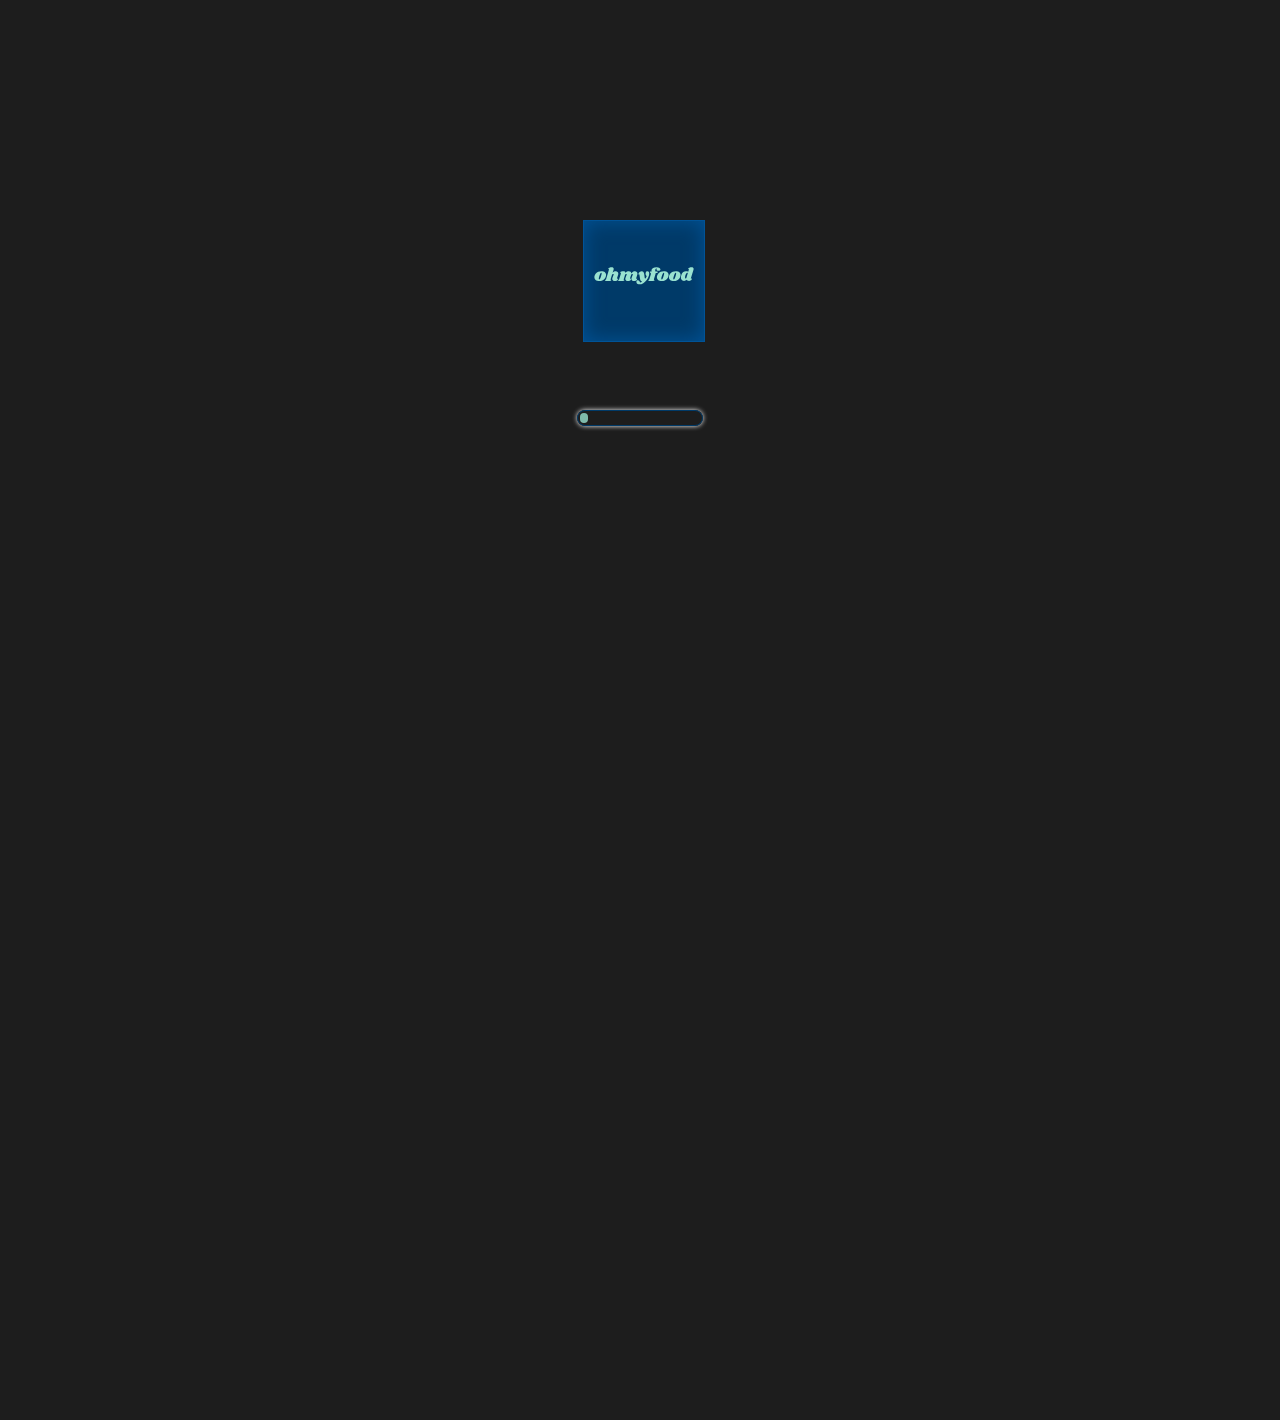
==== commit 25b72f0a: "loading changes" ====
--- a/index.html
+++ b/index.html
@@ -41,19 +41,37 @@
                     </svg>
                 </div>
                 <div class="face2">
-                    <span class="loading__cube__txt">is</span>
+                    <span class="loading__cube__txt">loading</span>
                 </div>
                 <div class="face3">
+                    <svg class="loading__cube__logo" width="197" height="34" viewBox="0 0 197 34" fill="none" xmlns="http://www.w3.org/2000/svg">
+                        <path d="M14.2888 7.56C17.5528 7.56 19.9528 8.22 21.4888 9.54C23.0488 10.86 23.8288 12.588 23.8288 14.724C23.8288 15.444 23.7328 16.248 23.5408 17.136C23.0848 19.104 22.2328 20.832 20.9848 22.32C19.7368 23.784 18.2008 24.924 16.3768 25.74C14.5768 26.532 12.6208 26.928 10.5088 26.928C7.1728 26.928 4.7008 26.268 3.0928 24.948C1.5088 23.604 0.716797 21.828 0.716797 19.62C0.716797 18.876 0.812797 18.048 1.0048 17.136C1.4608 15.264 2.3248 13.608 3.5968 12.168C4.8928 10.704 6.4648 9.576 8.3128 8.784C10.1848 7.968 12.1768 7.56 14.2888 7.56ZM14.1808 10.764C13.6768 10.764 13.1368 11.22 12.5608 12.132C12.0088 13.02 11.3488 14.712 10.5808 17.208C9.8128 19.704 9.4288 21.456 9.4288 22.464C9.4288 22.992 9.5128 23.352 9.6808 23.544C9.8488 23.712 10.0768 23.796 10.3648 23.796C10.8688 23.844 11.3848 23.412 11.9128 22.5C12.4648 21.588 13.1488 19.812 13.9648 17.172C14.7088 14.844 15.0808 13.152 15.0808 12.096C15.0808 11.592 14.9968 11.244 14.8288 11.052C14.6848 10.86 14.4688 10.764 14.1808 10.764Z" fill="#99E2D0"/>
+                        <path d="M45.3467 21.636C45.2987 21.732 45.2747 21.876 45.2747 22.068C45.2747 22.236 45.3107 22.368 45.3827 22.464C45.4787 22.56 45.5987 22.608 45.7427 22.608C46.0307 22.608 46.2707 22.488 46.4627 22.248C46.6787 21.984 46.8227 21.852 46.8947 21.852C47.0147 21.852 47.1107 21.936 47.1827 22.104C47.2547 22.248 47.2907 22.428 47.2907 22.644C47.3147 23.34 47.0867 24.024 46.6067 24.696C46.1267 25.344 45.4187 25.884 44.4827 26.316C43.5707 26.724 42.4667 26.928 41.1707 26.928C39.5867 26.928 38.3267 26.568 37.3907 25.848C36.4547 25.104 35.9747 24.12 35.9507 22.896C35.9507 22.008 36.1667 21.012 36.5987 19.908L38.5787 14.724C38.6987 14.412 38.7587 14.16 38.7587 13.968C38.7587 13.656 38.6507 13.416 38.4347 13.248C38.2427 13.056 38.0027 12.96 37.7147 12.96C37.2587 12.96 36.7907 13.176 36.3107 13.608C35.8547 14.016 35.4827 14.688 35.1947 15.624V15.552L32.9267 22.86C32.8547 23.148 32.8187 23.4 32.8187 23.616C32.8187 23.928 32.8787 24.18 32.9987 24.372C33.1187 24.54 33.2867 24.708 33.5027 24.876C33.6707 25.044 33.7907 25.188 33.8627 25.308C33.9347 25.404 33.9467 25.536 33.8987 25.704C33.7787 26.016 33.5387 26.244 33.1787 26.388C32.8187 26.532 32.2667 26.604 31.5227 26.604H23.3147C22.6907 26.604 22.2347 26.508 21.9467 26.316C21.6587 26.1 21.5627 25.824 21.6587 25.488C21.7547 25.2 22.0067 24.948 22.4147 24.732C22.7747 24.54 23.0747 24.312 23.3147 24.048C23.5547 23.784 23.7587 23.364 23.9267 22.788L29.3987 4.824C29.4707 4.608 29.5067 4.428 29.5067 4.284C29.5067 4.02 29.4347 3.804 29.2907 3.636C29.1707 3.468 29.0027 3.3 28.7867 3.132C28.5467 2.94 28.3667 2.772 28.2467 2.628C28.1507 2.484 28.1387 2.292 28.2107 2.052C28.3547 1.5 29.1107 1.02 30.4787 0.611999C31.8467 0.204 33.2747 0 34.7627 0C36.1547 0 37.1747 0.264 37.8227 0.792001C38.4947 1.32 38.8307 2.04 38.8307 2.952C38.8307 3.48 38.7467 3.996 38.5787 4.5L36.6347 10.836C37.5707 9.612 38.5547 8.76 39.5867 8.28C40.6427 7.8 41.7827 7.56 43.0067 7.56C44.4707 7.56 45.6467 8.004 46.5347 8.892C47.4467 9.78 47.9027 10.932 47.9027 12.348C47.9027 13.092 47.7827 13.824 47.5427 14.544L45.3467 21.636Z" fill="#99E2D0"/>
+                        <path d="M83.0733 21.636C83.0253 21.732 83.0013 21.876 83.0013 22.068C83.0013 22.236 83.0373 22.368 83.1093 22.464C83.2053 22.56 83.3253 22.608 83.4693 22.608C83.7573 22.608 83.9973 22.488 84.1893 22.248C84.4053 21.984 84.5493 21.852 84.6213 21.852C84.7413 21.852 84.8373 21.936 84.9093 22.104C84.9813 22.248 85.0173 22.428 85.0173 22.644C85.0413 23.34 84.8133 24.024 84.3333 24.696C83.8533 25.344 83.1453 25.884 82.2093 26.316C81.2973 26.724 80.1933 26.928 78.8973 26.928C77.3133 26.928 76.0533 26.568 75.1173 25.848C74.1813 25.104 73.7013 24.12 73.6773 22.896C73.6773 22.008 73.8933 21.012 74.3253 19.908L76.3053 14.724C76.4253 14.412 76.4853 14.16 76.4853 13.968C76.4853 13.656 76.3773 13.416 76.1613 13.248C75.9693 13.056 75.7293 12.96 75.4413 12.96C75.0333 12.96 74.6133 13.14 74.1813 13.5C73.7493 13.86 73.3653 14.424 73.0293 15.192L71.0493 21.636C71.0013 21.732 70.9773 21.876 70.9773 22.068C70.9773 22.236 71.0133 22.368 71.0853 22.464C71.1813 22.56 71.3013 22.608 71.4453 22.608C71.7333 22.608 71.9733 22.488 72.1653 22.248C72.3813 21.984 72.5253 21.852 72.5973 21.852C72.7173 21.852 72.8133 21.936 72.8853 22.104C72.9573 22.248 72.9933 22.428 72.9933 22.644C73.0173 23.34 72.7893 24.024 72.3093 24.696C71.8293 25.344 71.1213 25.884 70.1853 26.316C69.2733 26.724 68.1693 26.928 66.8733 26.928C65.2893 26.928 64.0293 26.568 63.0933 25.848C62.1573 25.104 61.6773 24.12 61.6533 22.896C61.6533 22.008 61.8693 21.012 62.3013 19.908L64.2813 14.724C64.4013 14.412 64.4613 14.16 64.4613 13.968C64.4613 13.656 64.3533 13.416 64.1373 13.248C63.9453 13.056 63.7053 12.96 63.4173 12.96C63.0093 12.96 62.5893 13.14 62.1573 13.5C61.7253 13.836 61.3653 14.388 61.0773 15.156L58.7013 22.86C58.6053 23.124 58.5573 23.376 58.5573 23.616C58.5573 23.904 58.6173 24.144 58.7373 24.336C58.8573 24.504 59.0253 24.684 59.2413 24.876C59.4093 25.02 59.5293 25.152 59.6013 25.272C59.6733 25.392 59.6853 25.536 59.6373 25.704C59.5413 26.016 59.3133 26.244 58.9533 26.388C58.5933 26.532 58.0293 26.604 57.2613 26.604H49.0533C48.4293 26.604 47.9853 26.508 47.7213 26.316C47.4333 26.1 47.3253 25.824 47.3973 25.488C47.4933 25.2 47.7453 24.948 48.1533 24.732C48.5133 24.54 48.8133 24.312 49.0533 24.048C49.2933 23.784 49.4973 23.364 49.6653 22.788L52.8693 12.384C52.9173 12.264 52.9413 12.096 52.9413 11.88C52.9413 11.616 52.8813 11.412 52.7613 11.268C52.6653 11.124 52.4973 10.944 52.2573 10.728C52.0173 10.536 51.8493 10.368 51.7533 10.224C51.6573 10.08 51.6453 9.888 51.7173 9.648C51.8613 9.096 52.6173 8.616 53.9853 8.208C55.3533 7.776 56.7813 7.56 58.2693 7.56C59.4453 7.56 60.3693 7.884 61.0413 8.532C61.7373 9.18 62.0733 10.068 62.0493 11.196C63.0333 9.828 64.0653 8.88 65.1453 8.352C66.2493 7.824 67.4373 7.56 68.7093 7.56C70.1013 7.56 71.2293 7.968 72.0933 8.784C72.9813 9.576 73.4733 10.62 73.5693 11.916C74.6013 10.284 75.7053 9.156 76.8813 8.532C78.0573 7.884 79.3413 7.56 80.7333 7.56C82.1973 7.56 83.3733 8.004 84.2613 8.892C85.1733 9.78 85.6293 10.932 85.6293 12.348C85.6293 13.092 85.5093 13.824 85.2693 14.544L83.0733 21.636Z" fill="#99E2D0"/>
+                        <path d="M105.288 7.56C106.344 7.56 107.184 7.992 107.808 8.856C108.456 9.696 108.78 10.848 108.78 12.312C108.78 13.584 108.552 14.952 108.096 16.416C107.208 19.368 105.78 22.152 103.812 24.768C101.868 27.384 99.6244 29.484 97.0804 31.068C94.5604 32.652 92.0404 33.444 89.5204 33.444C88.2724 33.444 87.1924 33.228 86.2804 32.796C85.3924 32.364 84.7204 31.788 84.2644 31.068C83.7844 30.348 83.5444 29.58 83.5444 28.764C83.5444 28.404 83.6044 28.008 83.7244 27.576C83.9404 26.904 84.3004 26.388 84.8044 26.028C85.3084 25.668 85.9084 25.488 86.6044 25.488C87.7084 25.488 88.6084 25.86 89.3044 26.604C90.0244 27.372 90.4804 28.416 90.6724 29.736C92.2084 29.664 93.6244 29.004 94.9204 27.756C93.6964 27.54 92.7844 27.132 92.1844 26.532C91.6084 25.908 91.2124 24.948 90.9964 23.652L89.5564 14.832C89.4844 14.376 89.3764 14.064 89.2324 13.896C89.1124 13.704 88.9444 13.608 88.7284 13.608C88.5604 13.608 88.3564 13.692 88.1164 13.86C87.9004 14.028 87.7444 14.112 87.6484 14.112C87.4564 14.112 87.3604 13.908 87.3604 13.5C87.3604 13.164 87.4204 12.804 87.5404 12.42C87.9724 11.052 88.7764 9.9 89.9524 8.964C91.1284 8.004 92.4964 7.524 94.0564 7.524C95.5924 7.524 96.7204 7.98 97.4404 8.892C98.1844 9.804 98.6644 11.208 98.8804 13.104L99.9604 21.024C100.032 21.624 100.248 21.924 100.608 21.924C101.04 21.924 101.544 21.54 102.12 20.772C102.696 19.98 103.26 18.864 103.812 17.424C103.092 16.776 102.54 16.032 102.156 15.192C101.772 14.352 101.58 13.452 101.58 12.492C101.58 11.748 101.676 11.076 101.868 10.476C102.156 9.516 102.6 8.796 103.2 8.316C103.824 7.812 104.52 7.56 105.288 7.56Z" fill="#99E2D0"/>
+                        <path d="M123.221 0C125.789 0 127.709 0.396 128.981 1.188C130.277 1.956 130.925 2.904 130.925 4.032C130.925 4.944 130.541 5.652 129.773 6.156C129.029 6.636 128.045 6.876 126.821 6.876C125.693 6.876 124.817 6.6 124.193 6.048C123.569 5.496 123.257 4.812 123.257 3.996C123.257 3.492 123.413 2.964 123.725 2.412C123.005 2.412 122.405 2.592 121.925 2.952C121.445 3.288 121.073 3.876 120.809 4.716C120.665 5.244 120.593 5.736 120.593 6.192C120.593 6.768 120.689 7.224 120.881 7.56C121.097 7.872 121.397 8.028 121.781 8.028H123.905C125.153 8.028 125.777 8.412 125.777 9.18C125.777 9.276 125.753 9.42 125.705 9.612C125.561 10.14 125.261 10.536 124.805 10.8C124.373 11.064 123.713 11.196 122.825 11.196H121.745L118.181 22.86C118.109 23.148 118.073 23.4 118.073 23.616C118.073 23.928 118.133 24.18 118.253 24.372C118.373 24.54 118.541 24.708 118.757 24.876C118.925 25.044 119.045 25.188 119.117 25.308C119.189 25.404 119.201 25.536 119.153 25.704C119.033 26.016 118.793 26.244 118.433 26.388C118.073 26.532 117.521 26.604 116.777 26.604H108.569C107.945 26.604 107.489 26.508 107.201 26.316C106.913 26.1 106.817 25.824 106.913 25.488C107.009 25.2 107.261 24.948 107.669 24.732C108.029 24.54 108.329 24.312 108.569 24.048C108.809 23.784 109.013 23.364 109.181 22.788L111.989 13.572C112.109 13.212 112.169 12.84 112.169 12.456C112.169 11.976 112.061 11.604 111.845 11.34C111.653 11.052 111.353 10.74 110.945 10.404C110.681 10.188 110.477 10.008 110.333 9.864C110.213 9.696 110.153 9.504 110.153 9.288C110.129 8.832 110.285 8.508 110.621 8.316C110.981 8.124 111.653 8.028 112.637 8.028H113.537C113.369 7.428 113.285 6.828 113.285 6.228C113.285 5.628 113.393 5.004 113.609 4.356C114.065 3.132 115.037 2.1 116.525 1.26C118.037 0.42 120.269 0 123.221 0Z" fill="#99E2D0"/>
+                        <path d="M137.441 7.56C140.705 7.56 143.105 8.22 144.641 9.54C146.201 10.86 146.981 12.588 146.981 14.724C146.981 15.444 146.885 16.248 146.693 17.136C146.237 19.104 145.385 20.832 144.137 22.32C142.889 23.784 141.353 24.924 139.529 25.74C137.729 26.532 135.773 26.928 133.661 26.928C130.325 26.928 127.853 26.268 126.245 24.948C124.661 23.604 123.869 21.828 123.869 19.62C123.869 18.876 123.965 18.048 124.157 17.136C124.613 15.264 125.477 13.608 126.749 12.168C128.045 10.704 129.617 9.576 131.465 8.784C133.337 7.968 135.329 7.56 137.441 7.56ZM137.333 10.764C136.829 10.764 136.289 11.22 135.713 12.132C135.161 13.02 134.501 14.712 133.733 17.208C132.965 19.704 132.581 21.456 132.581 22.464C132.581 22.992 132.665 23.352 132.833 23.544C133.001 23.712 133.229 23.796 133.517 23.796C134.021 23.844 134.537 23.412 135.065 22.5C135.617 21.588 136.301 19.812 137.117 17.172C137.861 14.844 138.233 13.152 138.233 12.096C138.233 11.592 138.149 11.244 137.981 11.052C137.837 10.86 137.621 10.764 137.333 10.764Z" fill="#99E2D0"/>
+                        <path d="M161.066 7.56C164.33 7.56 166.73 8.22 168.266 9.54C169.826 10.86 170.606 12.588 170.606 14.724C170.606 15.444 170.51 16.248 170.318 17.136C169.862 19.104 169.01 20.832 167.762 22.32C166.514 23.784 164.978 24.924 163.154 25.74C161.354 26.532 159.398 26.928 157.286 26.928C153.95 26.928 151.478 26.268 149.87 24.948C148.286 23.604 147.494 21.828 147.494 19.62C147.494 18.876 147.59 18.048 147.782 17.136C148.238 15.264 149.102 13.608 150.374 12.168C151.67 10.704 153.242 9.576 155.09 8.784C156.962 7.968 158.954 7.56 161.066 7.56ZM160.958 10.764C160.454 10.764 159.914 11.22 159.338 12.132C158.786 13.02 158.126 14.712 157.358 17.208C156.59 19.704 156.206 21.456 156.206 22.464C156.206 22.992 156.29 23.352 156.458 23.544C156.626 23.712 156.854 23.796 157.142 23.796C157.646 23.844 158.162 23.412 158.69 22.5C159.242 21.588 159.926 19.812 160.742 17.172C161.486 14.844 161.858 13.152 161.858 12.096C161.858 11.592 161.774 11.244 161.606 11.052C161.462 10.86 161.246 10.764 160.958 10.764Z" fill="#99E2D0"/>
+                        <path d="M190.883 21.42C190.835 21.612 190.811 21.744 190.811 21.816C190.811 21.984 190.859 22.116 190.955 22.212C191.051 22.308 191.171 22.356 191.315 22.356C191.603 22.356 191.843 22.236 192.035 21.996C192.251 21.732 192.395 21.6 192.467 21.6C192.587 21.6 192.683 21.684 192.755 21.852C192.827 22.02 192.863 22.212 192.863 22.428C192.887 23.076 192.635 23.736 192.107 24.408C191.603 25.08 190.919 25.632 190.055 26.064C189.191 26.496 188.255 26.712 187.247 26.712C186.047 26.712 185.003 26.484 184.115 26.028C183.227 25.572 182.615 24.972 182.279 24.228C181.631 25.068 180.887 25.692 180.047 26.1C179.207 26.508 178.319 26.712 177.383 26.712C176.279 26.712 175.247 26.436 174.287 25.884C173.351 25.332 172.595 24.552 172.019 23.544C171.467 22.512 171.191 21.348 171.191 20.052C171.191 17.868 171.599 15.816 172.415 13.896C173.255 11.952 174.419 10.392 175.907 9.216C177.395 8.016 179.087 7.416 180.983 7.416C182.015 7.416 182.891 7.536 183.611 7.776C184.355 8.016 185.027 8.376 185.627 8.856L186.851 4.824C186.923 4.608 186.959 4.428 186.959 4.284C186.959 4.02 186.887 3.804 186.743 3.636C186.623 3.468 186.455 3.3 186.239 3.132C185.999 2.94 185.819 2.772 185.699 2.628C185.603 2.484 185.591 2.292 185.663 2.052C185.807 1.5 186.563 1.02 187.931 0.611999C189.299 0.204 190.727 0 192.215 0C193.607 0 194.627 0.264 195.275 0.792001C195.947 1.32 196.283 2.04 196.283 2.952C196.283 3.48 196.199 3.996 196.031 4.5L190.883 21.42ZM184.871 11.304C184.487 10.968 184.067 10.8 183.611 10.8C182.915 10.8 182.231 11.316 181.559 12.348C180.887 13.38 180.347 14.628 179.939 16.092C179.531 17.556 179.339 18.876 179.363 20.052C179.363 21.372 179.795 22.032 180.659 22.032C180.971 22.032 181.235 21.912 181.451 21.672C181.667 21.408 181.871 20.988 182.063 20.412L184.871 11.304Z" fill="#99E2D0"/>
+                    </svg>
+                </div>
+                <div class="face4">
                     <span class="loading__cube__txt">loading</span>
                 </div>
-                <div class="face4">
-                    <span class="loading__cube__txt">3</span>
-                </div>
                 <div class="face5">
-                    <span class="loading__cube__txt">2</span>
+                    <svg class="loading__cube__logo" width="197" height="34" viewBox="0 0 197 34" fill="none" xmlns="http://www.w3.org/2000/svg">
+                        <path d="M14.2888 7.56C17.5528 7.56 19.9528 8.22 21.4888 9.54C23.0488 10.86 23.8288 12.588 23.8288 14.724C23.8288 15.444 23.7328 16.248 23.5408 17.136C23.0848 19.104 22.2328 20.832 20.9848 22.32C19.7368 23.784 18.2008 24.924 16.3768 25.74C14.5768 26.532 12.6208 26.928 10.5088 26.928C7.1728 26.928 4.7008 26.268 3.0928 24.948C1.5088 23.604 0.716797 21.828 0.716797 19.62C0.716797 18.876 0.812797 18.048 1.0048 17.136C1.4608 15.264 2.3248 13.608 3.5968 12.168C4.8928 10.704 6.4648 9.576 8.3128 8.784C10.1848 7.968 12.1768 7.56 14.2888 7.56ZM14.1808 10.764C13.6768 10.764 13.1368 11.22 12.5608 12.132C12.0088 13.02 11.3488 14.712 10.5808 17.208C9.8128 19.704 9.4288 21.456 9.4288 22.464C9.4288 22.992 9.5128 23.352 9.6808 23.544C9.8488 23.712 10.0768 23.796 10.3648 23.796C10.8688 23.844 11.3848 23.412 11.9128 22.5C12.4648 21.588 13.1488 19.812 13.9648 17.172C14.7088 14.844 15.0808 13.152 15.0808 12.096C15.0808 11.592 14.9968 11.244 14.8288 11.052C14.6848 10.86 14.4688 10.764 14.1808 10.764Z" fill="#99E2D0"/>
+                        <path d="M45.3467 21.636C45.2987 21.732 45.2747 21.876 45.2747 22.068C45.2747 22.236 45.3107 22.368 45.3827 22.464C45.4787 22.56 45.5987 22.608 45.7427 22.608C46.0307 22.608 46.2707 22.488 46.4627 22.248C46.6787 21.984 46.8227 21.852 46.8947 21.852C47.0147 21.852 47.1107 21.936 47.1827 22.104C47.2547 22.248 47.2907 22.428 47.2907 22.644C47.3147 23.34 47.0867 24.024 46.6067 24.696C46.1267 25.344 45.4187 25.884 44.4827 26.316C43.5707 26.724 42.4667 26.928 41.1707 26.928C39.5867 26.928 38.3267 26.568 37.3907 25.848C36.4547 25.104 35.9747 24.12 35.9507 22.896C35.9507 22.008 36.1667 21.012 36.5987 19.908L38.5787 14.724C38.6987 14.412 38.7587 14.16 38.7587 13.968C38.7587 13.656 38.6507 13.416 38.4347 13.248C38.2427 13.056 38.0027 12.96 37.7147 12.96C37.2587 12.96 36.7907 13.176 36.3107 13.608C35.8547 14.016 35.4827 14.688 35.1947 15.624V15.552L32.9267 22.86C32.8547 23.148 32.8187 23.4 32.8187 23.616C32.8187 23.928 32.8787 24.18 32.9987 24.372C33.1187 24.54 33.2867 24.708 33.5027 24.876C33.6707 25.044 33.7907 25.188 33.8627 25.308C33.9347 25.404 33.9467 25.536 33.8987 25.704C33.7787 26.016 33.5387 26.244 33.1787 26.388C32.8187 26.532 32.2667 26.604 31.5227 26.604H23.3147C22.6907 26.604 22.2347 26.508 21.9467 26.316C21.6587 26.1 21.5627 25.824 21.6587 25.488C21.7547 25.2 22.0067 24.948 22.4147 24.732C22.7747 24.54 23.0747 24.312 23.3147 24.048C23.5547 23.784 23.7587 23.364 23.9267 22.788L29.3987 4.824C29.4707 4.608 29.5067 4.428 29.5067 4.284C29.5067 4.02 29.4347 3.804 29.2907 3.636C29.1707 3.468 29.0027 3.3 28.7867 3.132C28.5467 2.94 28.3667 2.772 28.2467 2.628C28.1507 2.484 28.1387 2.292 28.2107 2.052C28.3547 1.5 29.1107 1.02 30.4787 0.611999C31.8467 0.204 33.2747 0 34.7627 0C36.1547 0 37.1747 0.264 37.8227 0.792001C38.4947 1.32 38.8307 2.04 38.8307 2.952C38.8307 3.48 38.7467 3.996 38.5787 4.5L36.6347 10.836C37.5707 9.612 38.5547 8.76 39.5867 8.28C40.6427 7.8 41.7827 7.56 43.0067 7.56C44.4707 7.56 45.6467 8.004 46.5347 8.892C47.4467 9.78 47.9027 10.932 47.9027 12.348C47.9027 13.092 47.7827 13.824 47.5427 14.544L45.3467 21.636Z" fill="#99E2D0"/>
+                        <path d="M83.0733 21.636C83.0253 21.732 83.0013 21.876 83.0013 22.068C83.0013 22.236 83.0373 22.368 83.1093 22.464C83.2053 22.56 83.3253 22.608 83.4693 22.608C83.7573 22.608 83.9973 22.488 84.1893 22.248C84.4053 21.984 84.5493 21.852 84.6213 21.852C84.7413 21.852 84.8373 21.936 84.9093 22.104C84.9813 22.248 85.0173 22.428 85.0173 22.644C85.0413 23.34 84.8133 24.024 84.3333 24.696C83.8533 25.344 83.1453 25.884 82.2093 26.316C81.2973 26.724 80.1933 26.928 78.8973 26.928C77.3133 26.928 76.0533 26.568 75.1173 25.848C74.1813 25.104 73.7013 24.12 73.6773 22.896C73.6773 22.008 73.8933 21.012 74.3253 19.908L76.3053 14.724C76.4253 14.412 76.4853 14.16 76.4853 13.968C76.4853 13.656 76.3773 13.416 76.1613 13.248C75.9693 13.056 75.7293 12.96 75.4413 12.96C75.0333 12.96 74.6133 13.14 74.1813 13.5C73.7493 13.86 73.3653 14.424 73.0293 15.192L71.0493 21.636C71.0013 21.732 70.9773 21.876 70.9773 22.068C70.9773 22.236 71.0133 22.368 71.0853 22.464C71.1813 22.56 71.3013 22.608 71.4453 22.608C71.7333 22.608 71.9733 22.488 72.1653 22.248C72.3813 21.984 72.5253 21.852 72.5973 21.852C72.7173 21.852 72.8133 21.936 72.8853 22.104C72.9573 22.248 72.9933 22.428 72.9933 22.644C73.0173 23.34 72.7893 24.024 72.3093 24.696C71.8293 25.344 71.1213 25.884 70.1853 26.316C69.2733 26.724 68.1693 26.928 66.8733 26.928C65.2893 26.928 64.0293 26.568 63.0933 25.848C62.1573 25.104 61.6773 24.12 61.6533 22.896C61.6533 22.008 61.8693 21.012 62.3013 19.908L64.2813 14.724C64.4013 14.412 64.4613 14.16 64.4613 13.968C64.4613 13.656 64.3533 13.416 64.1373 13.248C63.9453 13.056 63.7053 12.96 63.4173 12.96C63.0093 12.96 62.5893 13.14 62.1573 13.5C61.7253 13.836 61.3653 14.388 61.0773 15.156L58.7013 22.86C58.6053 23.124 58.5573 23.376 58.5573 23.616C58.5573 23.904 58.6173 24.144 58.7373 24.336C58.8573 24.504 59.0253 24.684 59.2413 24.876C59.4093 25.02 59.5293 25.152 59.6013 25.272C59.6733 25.392 59.6853 25.536 59.6373 25.704C59.5413 26.016 59.3133 26.244 58.9533 26.388C58.5933 26.532 58.0293 26.604 57.2613 26.604H49.0533C48.4293 26.604 47.9853 26.508 47.7213 26.316C47.4333 26.1 47.3253 25.824 47.3973 25.488C47.4933 25.2 47.7453 24.948 48.1533 24.732C48.5133 24.54 48.8133 24.312 49.0533 24.048C49.2933 23.784 49.4973 23.364 49.6653 22.788L52.8693 12.384C52.9173 12.264 52.9413 12.096 52.9413 11.88C52.9413 11.616 52.8813 11.412 52.7613 11.268C52.6653 11.124 52.4973 10.944 52.2573 10.728C52.0173 10.536 51.8493 10.368 51.7533 10.224C51.6573 10.08 51.6453 9.888 51.7173 9.648C51.8613 9.096 52.6173 8.616 53.9853 8.208C55.3533 7.776 56.7813 7.56 58.2693 7.56C59.4453 7.56 60.3693 7.884 61.0413 8.532C61.7373 9.18 62.0733 10.068 62.0493 11.196C63.0333 9.828 64.0653 8.88 65.1453 8.352C66.2493 7.824 67.4373 7.56 68.7093 7.56C70.1013 7.56 71.2293 7.968 72.0933 8.784C72.9813 9.576 73.4733 10.62 73.5693 11.916C74.6013 10.284 75.7053 9.156 76.8813 8.532C78.0573 7.884 79.3413 7.56 80.7333 7.56C82.1973 7.56 83.3733 8.004 84.2613 8.892C85.1733 9.78 85.6293 10.932 85.6293 12.348C85.6293 13.092 85.5093 13.824 85.2693 14.544L83.0733 21.636Z" fill="#99E2D0"/>
+                        <path d="M105.288 7.56C106.344 7.56 107.184 7.992 107.808 8.856C108.456 9.696 108.78 10.848 108.78 12.312C108.78 13.584 108.552 14.952 108.096 16.416C107.208 19.368 105.78 22.152 103.812 24.768C101.868 27.384 99.6244 29.484 97.0804 31.068C94.5604 32.652 92.0404 33.444 89.5204 33.444C88.2724 33.444 87.1924 33.228 86.2804 32.796C85.3924 32.364 84.7204 31.788 84.2644 31.068C83.7844 30.348 83.5444 29.58 83.5444 28.764C83.5444 28.404 83.6044 28.008 83.7244 27.576C83.9404 26.904 84.3004 26.388 84.8044 26.028C85.3084 25.668 85.9084 25.488 86.6044 25.488C87.7084 25.488 88.6084 25.86 89.3044 26.604C90.0244 27.372 90.4804 28.416 90.6724 29.736C92.2084 29.664 93.6244 29.004 94.9204 27.756C93.6964 27.54 92.7844 27.132 92.1844 26.532C91.6084 25.908 91.2124 24.948 90.9964 23.652L89.5564 14.832C89.4844 14.376 89.3764 14.064 89.2324 13.896C89.1124 13.704 88.9444 13.608 88.7284 13.608C88.5604 13.608 88.3564 13.692 88.1164 13.86C87.9004 14.028 87.7444 14.112 87.6484 14.112C87.4564 14.112 87.3604 13.908 87.3604 13.5C87.3604 13.164 87.4204 12.804 87.5404 12.42C87.9724 11.052 88.7764 9.9 89.9524 8.964C91.1284 8.004 92.4964 7.524 94.0564 7.524C95.5924 7.524 96.7204 7.98 97.4404 8.892C98.1844 9.804 98.6644 11.208 98.8804 13.104L99.9604 21.024C100.032 21.624 100.248 21.924 100.608 21.924C101.04 21.924 101.544 21.54 102.12 20.772C102.696 19.98 103.26 18.864 103.812 17.424C103.092 16.776 102.54 16.032 102.156 15.192C101.772 14.352 101.58 13.452 101.58 12.492C101.58 11.748 101.676 11.076 101.868 10.476C102.156 9.516 102.6 8.796 103.2 8.316C103.824 7.812 104.52 7.56 105.288 7.56Z" fill="#99E2D0"/>
+                        <path d="M123.221 0C125.789 0 127.709 0.396 128.981 1.188C130.277 1.956 130.925 2.904 130.925 4.032C130.925 4.944 130.541 5.652 129.773 6.156C129.029 6.636 128.045 6.876 126.821 6.876C125.693 6.876 124.817 6.6 124.193 6.048C123.569 5.496 123.257 4.812 123.257 3.996C123.257 3.492 123.413 2.964 123.725 2.412C123.005 2.412 122.405 2.592 121.925 2.952C121.445 3.288 121.073 3.876 120.809 4.716C120.665 5.244 120.593 5.736 120.593 6.192C120.593 6.768 120.689 7.224 120.881 7.56C121.097 7.872 121.397 8.028 121.781 8.028H123.905C125.153 8.028 125.777 8.412 125.777 9.18C125.777 9.276 125.753 9.42 125.705 9.612C125.561 10.14 125.261 10.536 124.805 10.8C124.373 11.064 123.713 11.196 122.825 11.196H121.745L118.181 22.86C118.109 23.148 118.073 23.4 118.073 23.616C118.073 23.928 118.133 24.18 118.253 24.372C118.373 24.54 118.541 24.708 118.757 24.876C118.925 25.044 119.045 25.188 119.117 25.308C119.189 25.404 119.201 25.536 119.153 25.704C119.033 26.016 118.793 26.244 118.433 26.388C118.073 26.532 117.521 26.604 116.777 26.604H108.569C107.945 26.604 107.489 26.508 107.201 26.316C106.913 26.1 106.817 25.824 106.913 25.488C107.009 25.2 107.261 24.948 107.669 24.732C108.029 24.54 108.329 24.312 108.569 24.048C108.809 23.784 109.013 23.364 109.181 22.788L111.989 13.572C112.109 13.212 112.169 12.84 112.169 12.456C112.169 11.976 112.061 11.604 111.845 11.34C111.653 11.052 111.353 10.74 110.945 10.404C110.681 10.188 110.477 10.008 110.333 9.864C110.213 9.696 110.153 9.504 110.153 9.288C110.129 8.832 110.285 8.508 110.621 8.316C110.981 8.124 111.653 8.028 112.637 8.028H113.537C113.369 7.428 113.285 6.828 113.285 6.228C113.285 5.628 113.393 5.004 113.609 4.356C114.065 3.132 115.037 2.1 116.525 1.26C118.037 0.42 120.269 0 123.221 0Z" fill="#99E2D0"/>
+                        <path d="M137.441 7.56C140.705 7.56 143.105 8.22 144.641 9.54C146.201 10.86 146.981 12.588 146.981 14.724C146.981 15.444 146.885 16.248 146.693 17.136C146.237 19.104 145.385 20.832 144.137 22.32C142.889 23.784 141.353 24.924 139.529 25.74C137.729 26.532 135.773 26.928 133.661 26.928C130.325 26.928 127.853 26.268 126.245 24.948C124.661 23.604 123.869 21.828 123.869 19.62C123.869 18.876 123.965 18.048 124.157 17.136C124.613 15.264 125.477 13.608 126.749 12.168C128.045 10.704 129.617 9.576 131.465 8.784C133.337 7.968 135.329 7.56 137.441 7.56ZM137.333 10.764C136.829 10.764 136.289 11.22 135.713 12.132C135.161 13.02 134.501 14.712 133.733 17.208C132.965 19.704 132.581 21.456 132.581 22.464C132.581 22.992 132.665 23.352 132.833 23.544C133.001 23.712 133.229 23.796 133.517 23.796C134.021 23.844 134.537 23.412 135.065 22.5C135.617 21.588 136.301 19.812 137.117 17.172C137.861 14.844 138.233 13.152 138.233 12.096C138.233 11.592 138.149 11.244 137.981 11.052C137.837 10.86 137.621 10.764 137.333 10.764Z" fill="#99E2D0"/>
+                        <path d="M161.066 7.56C164.33 7.56 166.73 8.22 168.266 9.54C169.826 10.86 170.606 12.588 170.606 14.724C170.606 15.444 170.51 16.248 170.318 17.136C169.862 19.104 169.01 20.832 167.762 22.32C166.514 23.784 164.978 24.924 163.154 25.74C161.354 26.532 159.398 26.928 157.286 26.928C153.95 26.928 151.478 26.268 149.87 24.948C148.286 23.604 147.494 21.828 147.494 19.62C147.494 18.876 147.59 18.048 147.782 17.136C148.238 15.264 149.102 13.608 150.374 12.168C151.67 10.704 153.242 9.576 155.09 8.784C156.962 7.968 158.954 7.56 161.066 7.56ZM160.958 10.764C160.454 10.764 159.914 11.22 159.338 12.132C158.786 13.02 158.126 14.712 157.358 17.208C156.59 19.704 156.206 21.456 156.206 22.464C156.206 22.992 156.29 23.352 156.458 23.544C156.626 23.712 156.854 23.796 157.142 23.796C157.646 23.844 158.162 23.412 158.69 22.5C159.242 21.588 159.926 19.812 160.742 17.172C161.486 14.844 161.858 13.152 161.858 12.096C161.858 11.592 161.774 11.244 161.606 11.052C161.462 10.86 161.246 10.764 160.958 10.764Z" fill="#99E2D0"/>
+                        <path d="M190.883 21.42C190.835 21.612 190.811 21.744 190.811 21.816C190.811 21.984 190.859 22.116 190.955 22.212C191.051 22.308 191.171 22.356 191.315 22.356C191.603 22.356 191.843 22.236 192.035 21.996C192.251 21.732 192.395 21.6 192.467 21.6C192.587 21.6 192.683 21.684 192.755 21.852C192.827 22.02 192.863 22.212 192.863 22.428C192.887 23.076 192.635 23.736 192.107 24.408C191.603 25.08 190.919 25.632 190.055 26.064C189.191 26.496 188.255 26.712 187.247 26.712C186.047 26.712 185.003 26.484 184.115 26.028C183.227 25.572 182.615 24.972 182.279 24.228C181.631 25.068 180.887 25.692 180.047 26.1C179.207 26.508 178.319 26.712 177.383 26.712C176.279 26.712 175.247 26.436 174.287 25.884C173.351 25.332 172.595 24.552 172.019 23.544C171.467 22.512 171.191 21.348 171.191 20.052C171.191 17.868 171.599 15.816 172.415 13.896C173.255 11.952 174.419 10.392 175.907 9.216C177.395 8.016 179.087 7.416 180.983 7.416C182.015 7.416 182.891 7.536 183.611 7.776C184.355 8.016 185.027 8.376 185.627 8.856L186.851 4.824C186.923 4.608 186.959 4.428 186.959 4.284C186.959 4.02 186.887 3.804 186.743 3.636C186.623 3.468 186.455 3.3 186.239 3.132C185.999 2.94 185.819 2.772 185.699 2.628C185.603 2.484 185.591 2.292 185.663 2.052C185.807 1.5 186.563 1.02 187.931 0.611999C189.299 0.204 190.727 0 192.215 0C193.607 0 194.627 0.264 195.275 0.792001C195.947 1.32 196.283 2.04 196.283 2.952C196.283 3.48 196.199 3.996 196.031 4.5L190.883 21.42ZM184.871 11.304C184.487 10.968 184.067 10.8 183.611 10.8C182.915 10.8 182.231 11.316 181.559 12.348C180.887 13.38 180.347 14.628 179.939 16.092C179.531 17.556 179.339 18.876 179.363 20.052C179.363 21.372 179.795 22.032 180.659 22.032C180.971 22.032 181.235 21.912 181.451 21.672C181.667 21.408 181.871 20.988 182.063 20.412L184.871 11.304Z" fill="#99E2D0"/>
+                    </svg>
                 </div> 
                 <div class="face6">
-                <span class="loading__cube__txt">1</span>
+                    <span class="loading__cube__txt">loading</span>
                 </div>
             </div>
             <div class="loading__progress">
@@ -118,7 +136,7 @@
                         </div>
                     </a>
                     <div class="card-like">
-                        <input type="checkbox"  name="like1" id="like1" />
+                        <input type="checkbox"  name="like1" id="like1" hidden/>
                         <label  for="like1" class="menu__content__logo" >
                             <svg class="heart unliked" width="23" height="21" viewBox="0 0 23 21" fill="none" xmlns="http://www.w3.org/2000/svg">
                                 <mask id="path-1-inside-1_25368_7731" fill="white">
@@ -150,7 +168,7 @@
                         </div>
                     </a>
                     <div class="card-like">
-                        <input type="checkbox" name="like2" id="like2"  checked/>
+                        <input type="checkbox" name="like2" id="like2"  checked hidden/>
                         <label for="like2" class="menu__content__logo" >
                             <svg class="heart unliked" width="23" height="21" viewBox="0 0 23 21" fill="none" xmlns="http://www.w3.org/2000/svg">
                                 <mask id="path-1-inside-1_25368_7732" fill="white">
@@ -181,7 +199,7 @@
                         </div>
                     </a>
                     <div class="card-like">
-                        <input type="checkbox" name="like3" id="like3" >
+                        <input type="checkbox" name="like3" id="like3" hidden>
                         <label for="like3" class="menu__content__logo" >
                             <svg class="heart unliked" width="23" height="21" viewBox="0 0 23 21" fill="none" xmlns="http://www.w3.org/2000/svg">
                                 <mask id="path-1-inside-1_25368_7733" fill="white">
@@ -212,7 +230,7 @@
                         </div>
                     </a>
                     <div class="card-like">
-                        <input type="checkbox" name="like4" id="like4" >
+                        <input type="checkbox" name="like4" id="like4" hidden>
                         <label for="like4" class="menu__content__logo" >
                             <svg class="heart unliked" width="23" height="21" viewBox="0 0 23 21" fill="none" xmlns="http://www.w3.org/2000/svg">
                                 <mask id="path-1-inside-1_25368_7734" fill="white">
--- a/assets/style/css/home.css
+++ b/assets/style/css/home.css
@@ -143,7 +143,7 @@
 }
 .loading__progress {
   z-index: 300;
-  border: 1px solid #99E2D0;
+  border: 1px solid #003A68;
   width: 120px;
   height: 10px;
   position: absolute;
@@ -204,12 +204,11 @@
   font-size: 100px;
   font-family: "Shrikhand", cursive;
   color: #99E2D0;
-  font-weight: 900;
 }
 .loading__cube div svg {
   position: absolute;
   right: 10px;
-  top: 40px;
+  top: 38px;
 }
 .loading__cube .face1 {
   -webkit-transform: translateZ(60px);
